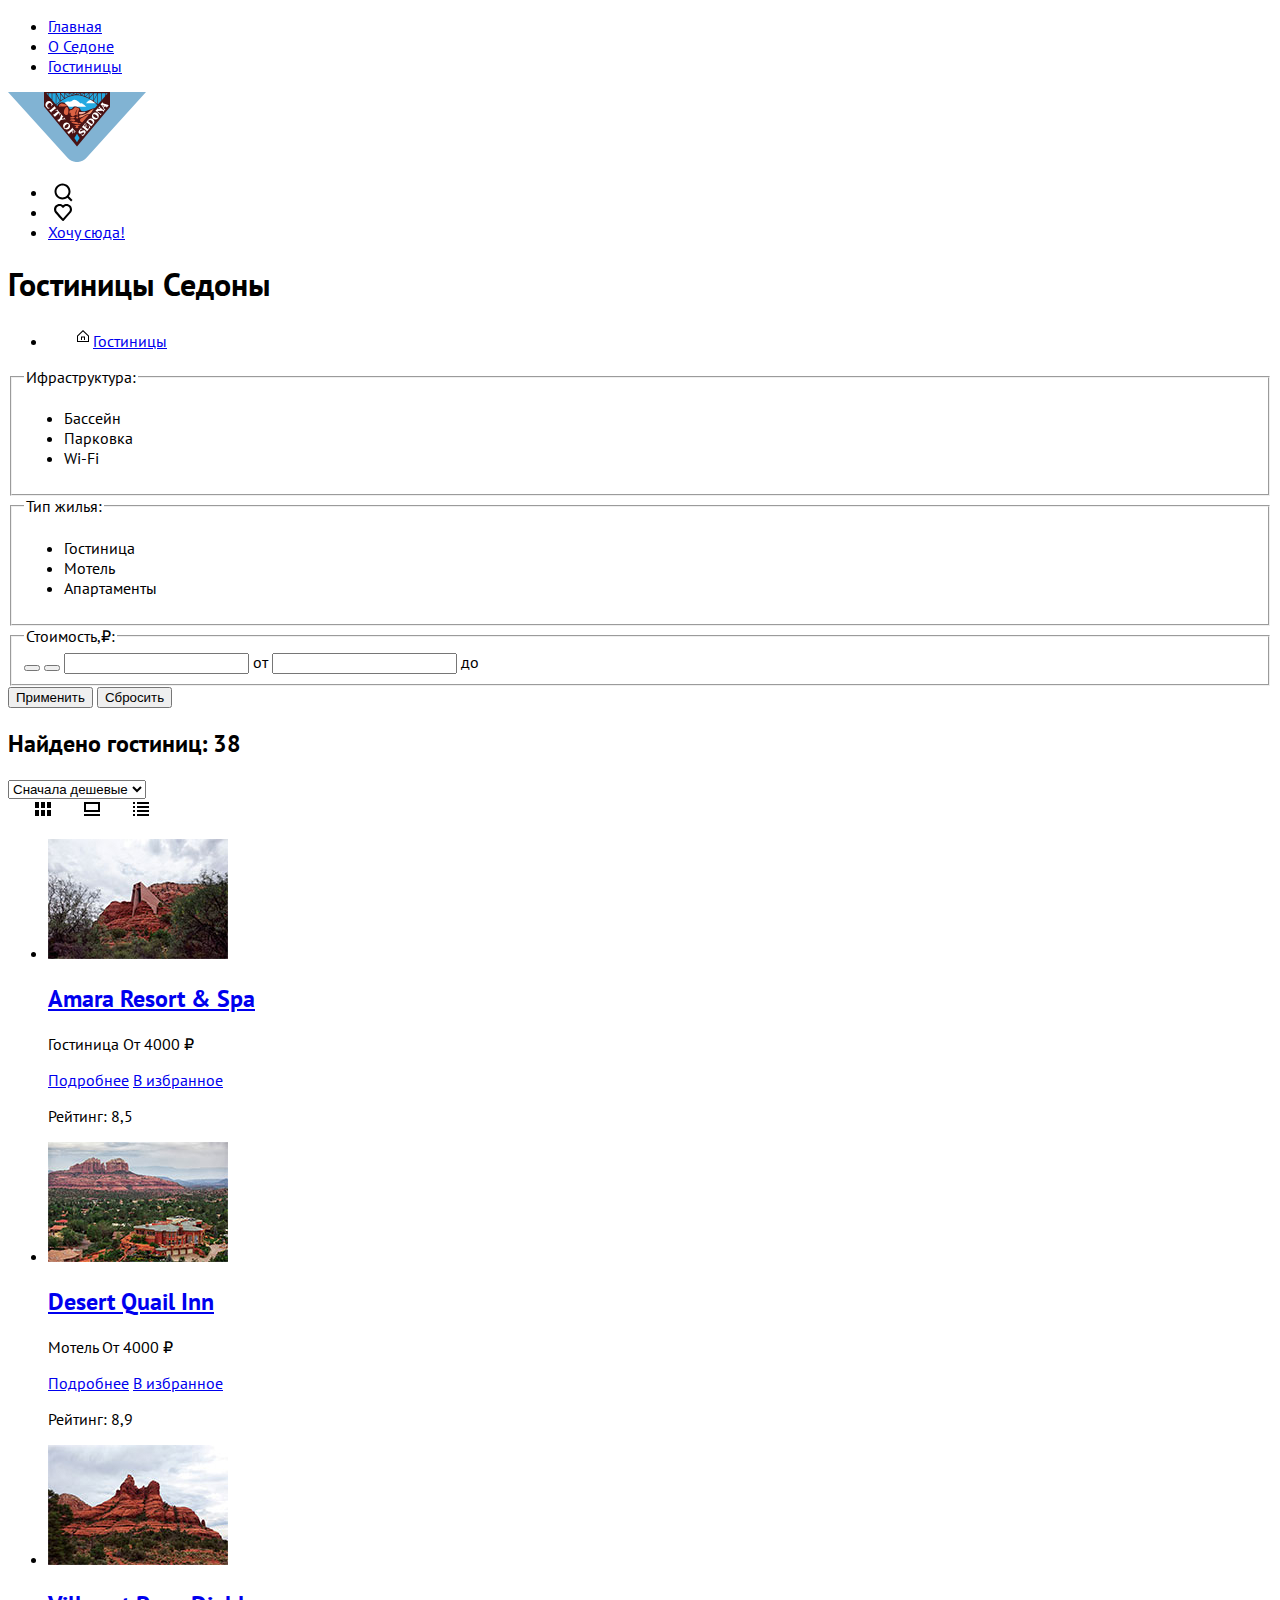
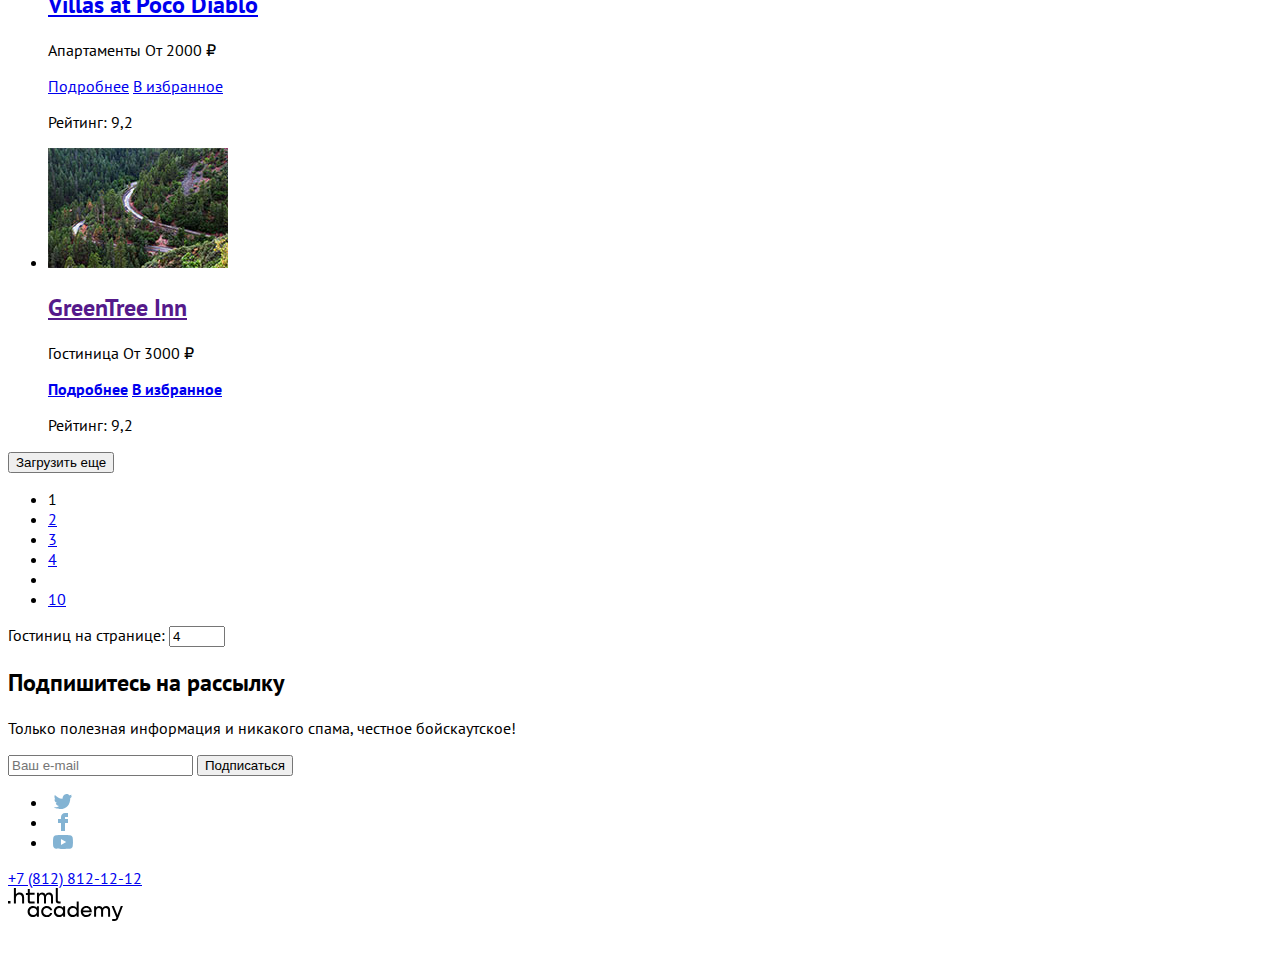
==== catalog.html @ e458b6e6 "font-face two vaviants next 17-28" ====
<!DOCTYPE html>
<html lang="ru">
  <head>
    <meta charset="utf-8" />
    <title>Седона каталог</title>
    <link rel="stylesheet" href="styles/styles.css" />
  </head>
  <body>
    <header class="header">
      <nav class="navigation">
        <ul class="nav-list">
          <li class="nav-item">
            <a class="nav-link" href="#">Главная</a>
          </li>
          <li class="nav-item">
            <a class="nav-link" href="#">О Седоне</a>
          </li>
          <li class="nav-item">
            <a class="nav-link" href="catalog.html">Гостиницы</a>
          </li>
        </ul>
        <a class="sedona-banner" href="index.html"
          ><img src="img/brand-sedona.svg" alt="Баннер Седоны"
        /></a>
        <ul class="nav-user">
          <li class="nav-item">
            <a class="nav-link nav-link--search" href="#">
              <span class="visually-hidden">Поиск</span>
            </a>
          </li>
          <li class="nav-item">
            <a class="nav-link nav-link--heart" href="#">
              <span class="visually-hidden">Избранное</span>
            </a>
          </li>
          <li class="nav-item">
            <a class="nav-link" href="#">Хочу сюда!</a>
          </li>
        </ul>
      </nav>
    </header>
    <main class="main-catalog">
      <section class="header-inner">
        <!-- background image -->
        <h1 class="header-inner-title">Гостиницы Седоны</h1>
        <div class="breadcrumbs">
          <ul class="breadcrumbs-list">
            <li class="breadcrumbs-item">
              <a class="breadcrumbs-link variant-home"><span class="visually-hidden>Главная</span></a>
            </li>
            <li class="breadcrumbs-item">
              <a class="breadcrumbs-link" href="#">Гостиницы</a>
            </li>
          </ul>
        </div>
        <div class="catalog-filters">
          <h2 class="visually-hidden">Подбор жилья по параметрам</h2>
          <form action="https://htmlacademy.ru/" method="get">
            <fieldset class="catalog-filter-group">
              <legend class="catalog-filter-title">Ифраструктура:</legend>
              <ul class="catalog-filter-list">
                <li class="catalog-filter-item">
                  <input
                    class="visually-hidden control-input"
                    id="pool"
                    type="checkbox"
                    name="Бассейн"
                    checked
                  />
                  <label class="control" for="pool">Бассейн</label>
                </li>
                <li class="catalog-filter-item">
                  <input
                    class="visually-hidden control-input"
                    id="parking"
                    type="checkbox"
                    name="парковка"
                    checked
                  />
                  <label class="control" for="parking">Парковка</label>
                </li>
                <li class="catalog-filter-item">
                  <input
                    class="visually-hidden control-input"
                    id="wi-fi"
                    type="checkbox"
                    name="WI-FI"
                  />
                  <label class="control" for="wi-fi">Wi-Fi</label>
                </li>
              </ul>
            </fieldset>
            <fieldset class="catalog-filter-group">
              <legend class="catalog-filter-title">Тип жилья:</legend>
              <ul class="catalog-filter-list">
                <li class="catalog-filter-item">
                  <input
                    class="visually-hidden control-input"
                    id="hotels"
                    type="radio"
                    name="product-group"
                    value="Гостиница"
                    checked
                  />
                  <label class="control" for="hotels">Гостиница</label>
                </li>
                <li class="catalog-filter-item">
                  <input
                    class="visually-hidden control-input"
                    id="motels"
                    type="radio"
                    name="product-group"
                    value="Мотель"
                  />
                  <label class="control" for="motels">Мотель</label>
                </li>
                <li class="catalog-filter-item">
                  <input
                    class="visually-hidden control-input"
                    type="radio"
                    name="product-group"
                    value="Апартаменты"
                  />
                  <label class="control">Апартаменты</label>
                </li>
              </ul>
            </fieldset>
            <fieldset class="catalog-filter-group">
              <legend class="catalog-filter-title">Стоимость,₽:</legend>
              <button class="range-toggle toggle-min" type="button">
                <span class="visually-hidden">Изменить минимальную цену</span>
              </button>
              <button class="range-toggle toggle-max" type="button">
                <span class="visually-hidden">Изменить максимальную цену</span>
              </button>
              <label class="catalog-filter-label">
                <input
                  class="catalog-filter-input"
                  type="number"
                  name="min-price"
                />
                от
              </label>
              <label class="catalog-filter-label">
                <input
                  class="catalog-filter-input"
                  type="number"
                  name="max-price"
                />
                до
              </label>
            </fieldset>
            <button class="button-apply" type="submit">Применить</button>
            <button class="button-reset" type="reset">Сбросить</button>
          </form>
        </div>
      </section>
      <section class="sorting">
        <h2>Найдено гостиниц: 38</h2>
        <form class="sorting-type">
          <label class="visually-hidden" for="sorting">Сортировка</label>
          <select class="select-control" id="sorting" name="sorting">
            <option value="popular">Сначала дешевые</option>
            <option value="cheap">Средний диапозон</option>
            <option value="expensive">Сначала дорогое</option>
          </select>
          <button class="visually-hidden" type="submit">
            Отсортировать продукты
          </button>
        </form>
        <a href="#" class="button-light variant-tile">
          <span class="visually-hidden">Показать карточки</span>
        </a>
        <a href="#" class="button-light variant-slideshow">
          <span class="visually-hidden">Показать карточку</span>
        </a>
        <a href="#" class="button-active variant-list">
          <span class="visually-hidden">Показать список</span>
        </a>
      </section>
      <section class="cards">
        <ul class="cards-list">
          <li class="cards-item">
            <a href="">
              <img
                class="card-image"
                src="img/hotel-1.jpg"
                width="180"
                height="120"
                alt="фотография природы рядом с гостиницей №1"
            /></a>
            <a href="#"><h2 class="card-title">Amara Resort & Spa</h2> </a>
            <p class="card-content">
              <span class="card-subtitle">Гостиница</span>
              <span class="card-subtitle">От 4000 ₽</span>
            </p>
            <p class="buttons-block">
              <a class="card-detailed" href="#">Подробнее</a>
              <a class="favorites" href="#">В избранное</a>
            </p>
            <p class="hotel-evaluation">
              <span class="stars visually-hidden">Звезды</span>
              <span class="rating">Рейтинг: 8,5</span>
            </p>
          </li>
          <li>
            <a href="#">
              <img
                class="card-image"
                src="img/hotel-2.jpg"
                width="180"
                height="120"
                alt="фотография природы рядом с гостиницей №2"
            /></a>
            <a href="#">
              <h2 class="card-title">Desert Quail Inn</h2>
            </a>

            <p class="card-content">
              <span class="card-subtitle">Мотель</span>
              <span class="card-subtitle">От 4000 ₽</span>
            </p>
            <p class="buttons-block">
              <a class="card-detailed" href="#">Подробнее</a>
              <a class="favorites" href="#">В избранное</a>
            </p>
            <p class="hotel-evaluation">
              <span class="stars visually-hidden">Звезды</span>
              <span class="rating">Рейтинг: 8,9</span>
            </p>
          </li>
          <li>
            <a href="">
              <img
                class="card-image"
                src="/img/hotel-3.jpg"
                width="180"
                height="120"
                alt="фотография природы рядом с гостиницей №3"
            /></a>
            <a href="#">
              <h2 class="card-title">Villas at Poco Diablo</h2>
            </a>

            <p class="card-content">
              <span class="card-subtitle">Апартаменты</span>
              <span class="card-subtitle">От 2000 ₽</span>
            </p>
            <p class="buttons-block">
              <a class="card-detailed" href="#">Подробнее</a>
              <a class="favorites" href="#">В избранное</a>
            </p>
            <p class="evaluation">
              <span class="stars visually-hidden">Звезды</span>
              <span class="rating">Рейтинг: 9,2</span>
            </p>
          </li>
          <li>
            <a href="">
              <img
                class="card-image"
                src="img/hotel-4.jpg"
                width="180"
                height="120"
                alt="фотография природы рядом с гостиницей №4"
            /></a>
            <a href="">
              <h2 class="card-title">GreenTree Inn</h2>
            </a>

            <p class="card-content">
              <span class="card-subtitle">Гостиница</span>
              <span class="card-subtitle">От 3000 ₽</span>
            </p>
            <b class="buttons-block">
              <a class="card-detailed" href="#">Подробнее</a>
              <a class="favorites" href="#">В избранное</a>
            </b>
            <p class="evaluation">
              <span class="stars visually-hidden">Звезды</span>
              <span class="rating">Рейтинг: 9,2</span>
            </p>
          </li>
        </ul>
        <button class="cards-button" type="button">Загрузить еще</button>
      </section>
      <section class="pagination">
        <h2 class="pagination visually-hidden">Pagination in catalog</h2>
        <ul class="pagination">
          <li class="pagination-item">
            <a class="pagination-link pagination-current">1</a>
          </li>
          <li class="pagination-item">
            <a class="pagination-link" href="#">2</a>
          </li>
          <li class="pagination-item">
            <a class="pagination-link" href="#">3</a>
          </li>
          <li class="pagination-item">
            <a class="pagination-link" href="#">4</a>
          </li>
          <li class="pagination-item">
            <a class="pagination-link pagination-next" href="#">
              <span class="visually-hidden">Следующая страница</span>
            </a>
          </li>
          <li class="pagination-item">
            <a class="pagination-link paginator-last" href="#">10</a>
          </li>
        </ul>
        <form class="number-hotel">
          <label class="on-page" for="field-number-hotel"
            >Гостиниц на странице&colon;</label
          >
          <input
            type="number"
            id="field-number-hotel"
            min="1"
            max="24"
            step="1"
            value="4"
          />
        </form>
      </section>
      <section class="newsletter">
        <h2 class="newsletter-title">Подпишитесь на рассылку</h2>
        <p>
          Только полезная информация и никакого спама, честное
          бойскаутское&excl;
        </p>
        <form
          class="newsletter-form"
          action="https://echo.htmlacademy.ru/"
          method="post"
        >
          <p class="newsletter-email">
            <label class="visually-hidden" for="newsletter-email">Email</label>
            <input
              class="field"
              placeholder="Ваш e-mail"
              type="email"
              name="newsletter-email"
              id="newsletter-email"
              required
            />
            <button class="btn-newsletter" type="submit">Подписаться</button>
          </p>
        </form>
      </section>
    </main>
    <footer class="footer">
      <div class="socials">
        <h2 class="visually-hidden">Список соцсетей</h2>
        <ul>
          <li class="socials-item">
            <a
              class="socials-link social-twitter"
              href="https://twitter.com/htmlacademy_ru"
            >
              <span class="visually-hidden">Twitter</span>
            </a>
          </li>
          <li class="socials-item">
            <a
              class="socials-link social-facebook"
              href="https://www.facebook.com/htmlacademy"
            >
              <span class="visually-hidden">Facebook</span>
            </a>
          </li>
          <li class="socials-item">
            <a
              class="socials-link social-youtube"
              href="https://www.youtube.com/c/HTMLAcademyRUS"
            >
              <span class="visually-hidden l">YouTube</span>
            </a>
          </li>
        </ul>
      </div>
      <div class="footer-phone">
        <h2 class="visually-hidden">Телефон</h2>
        <a class="contact-link" href="tel:88128121212">+7 (812) 812-12-12</a>
      </div>
      <div class="htmlacademy-banner">
        <h2 class="visually-hidden">Баннер HTML Academy</h2>
        <a class="htmlacademy-link" href="https://htmlacademy.ru">
          <img
            class="htmlacademy-image"
            src="img/brand-htmlacademy.svg"
            alt="Баннер сайта HTML Academy"
          />
        </a>
      </div>
    </footer>
  </body>
</html>
---- styles/styles.css ----
@font-face {
    font-family: "PT Sans";
    font-style: normal;
    font-weight: 400;
    src: url("../fonts/ptsans-400.woff2") format("woff2");
    font-display: swap;
   }
@font-face {
    font-family: "PT Sans";
    font-style: normal;
    font-weight: 700;
    src: url("../fonts/ptsans-700.woff2") format("woff2");
    font-display: swap;
   }

body {
    font-family: "PT Sans";
}

.interface {
    background-image: url('../img/interface.png');
    display: inline-block;
    height: 20px;
    width: 20px;
    vertical-align: middle;
    margin-right: 10;
    background-repeat: no-repeat;
}
.social {
    background-image: url('../img/social.png');
    display: inline-block;
    height: 20px;
    width: 20px;
    vertical-align: middle;
    margin-right: 10;
    background-repeat: no-repeat;
}
.mode {
    background-image: url('../img/mode.png');
    display: inline-block;
    height: 20px;
    width: 20px;
    vertical-align: middle;
    margin-right: 10;
    background-repeat: no-repeat;
}
.variant-tile {
    display: inline-block;
    background-position: -71px -19px;
    width: 20px;
    height: 20px;
}
.variant-slideshow {
    display: inline-block;
    background-position: -46px -19px;
    width: 20px;
    height: 20px;
}
.variant-list {
    display: inline-block;
    background-position: -20px -19px;
    width: 20px;
    height: 20px;
}
.variant-home {
    display: inline-block;
    background-position: -229px -19px;
    width: 20px;
    height: 20px;
}


.nav-link {
    position: relative;
    padding-right: 25px;
}
.breadcrumbs-link  {
    position: relative;
    padding-right: 25px;
}
.variant-home::before {
    content: "";
    display: block;
    background-image:url('../img/home.svg');
    background-position: 0 0;
    width: 20px;
    height: 20px;
    position: absolute;
    top:0;
    right: 0;
}
.button-active, .button-light {
    position: relative;
    padding-right: 25px;
}
.socials-link {
    position: relative;
    padding-right: 25px;
}
.advantages-item {
    position: relative;
    padding-right: 25px;
}
.lodging::before {
    content: ' ';
    display: block;
    background-image: url('../img/housing.svg');
    background-size: 84px 84px;
    height: 84px;
    width: 84px;
}
.food::before {
  display: block;
  content: ' ';
  background-image: url('../img/eating.svg');
  background-size: 84px 84px;
  height: 84px;
  width: 84px;
}
.souvenirs::before {
    display: block;
    content: ' ';
    background-image: url('../img/souvenir.svg');
  background-size: 84px 84px;
  height: 84px;
  width: 84px;
}
.variant-tile::before {
    content: "";
    display: block;
    background-image:url('../img/tile.svg');
    background-position: 0 0;
    width: 20px;
    height: 20px;
    position: absolute;
    top:0;
    right: 0;
}
.variant-slideshow::before {
    content: "";
    display: block;
    background-image:url('../img/slideshow.svg');
    background-position: 0 0;
    width: 20px;
    height: 20px;
    position: absolute;
    top:0;
    right: 0;
}
.variant-list::before {
    content: "";
    display: block;
    background-image:url('../img/list.svg');
    background-position: 0 0;
    width: 20px;
    height: 20px;
    position: absolute;
    top:0;
    right: 0;
}
.social-twitter::before {
    content: "";
    display: block;
    background-image:url('../img/service-tw.svg');
    background-position: 0 0;
    width: 20px;
    height: 20px;
    position: absolute;
    top:0;
    right: 0;

}
.social-facebook::before {
    content: "";
    display: block;
    background-image:url('../img/service-fb.svg');
    background-position: 0 0;
    width: 20px;
    height: 20px;
    position: absolute;
    top:0;
    right: 0;

}
.social-youtube::before {
    content: "";
    display: block;
    background-image:url('../img/service-yt.svg');
    background-position: 0 0;
    width: 20px;
    height: 20px;
    position: absolute;
    top:0;
    right: 0;

}

.nav-link--search::before {
    content: "";
    display: block;
    background-image:url('../img/search.svg');
    background-position: 0 0;
    width: 20px;
    height: 20px;
    position: absolute;
    top:0;
    right: 0;

}
.nav-link--heart::before {
    content: "";
    display: block;
    background-image:url('../img/heart.svg');
    background-position: 0 0;
    width: 20px;
    height: 20px;
    position: absolute;
    top:0;
    right: 0;

}



  .visually-hidden {
    position: absolute;
    clip: rect(0 0 0 0);
    width: 1px;
    height: 1px;
    margin: -1px;
  }
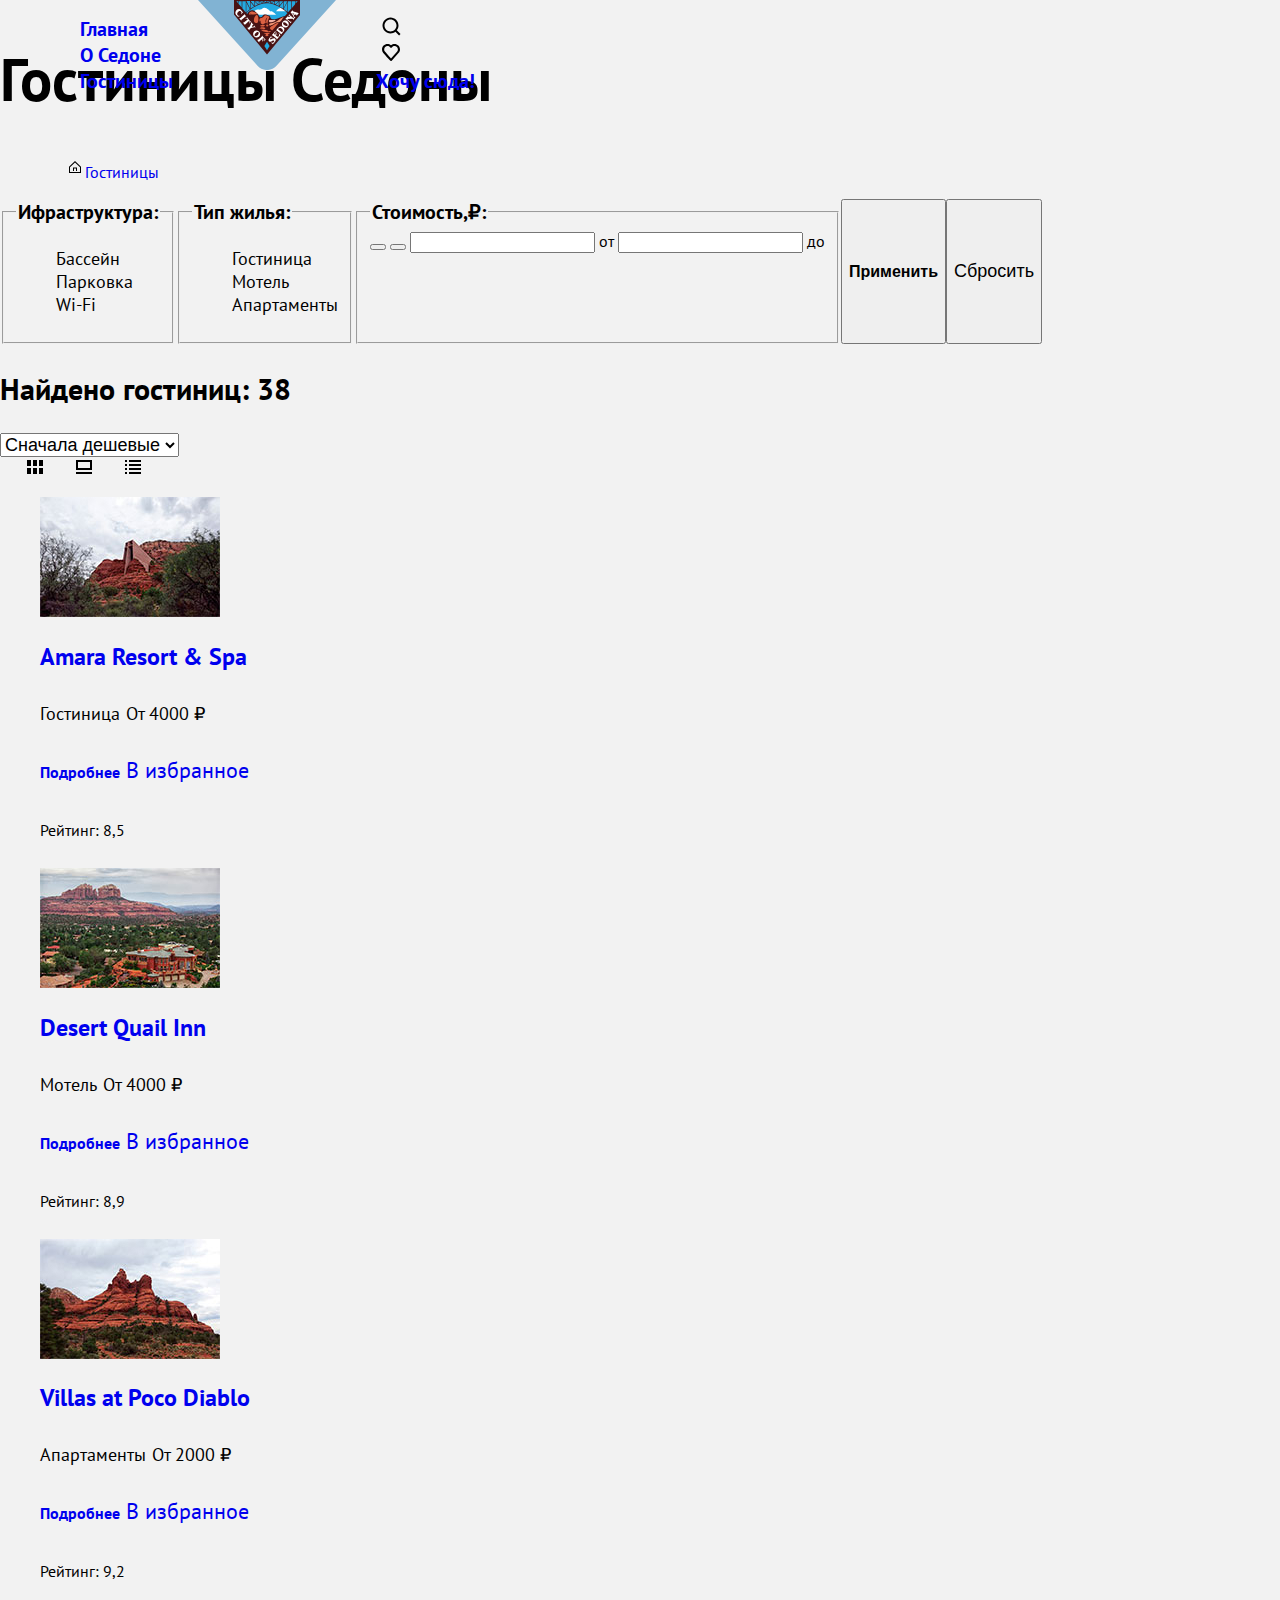
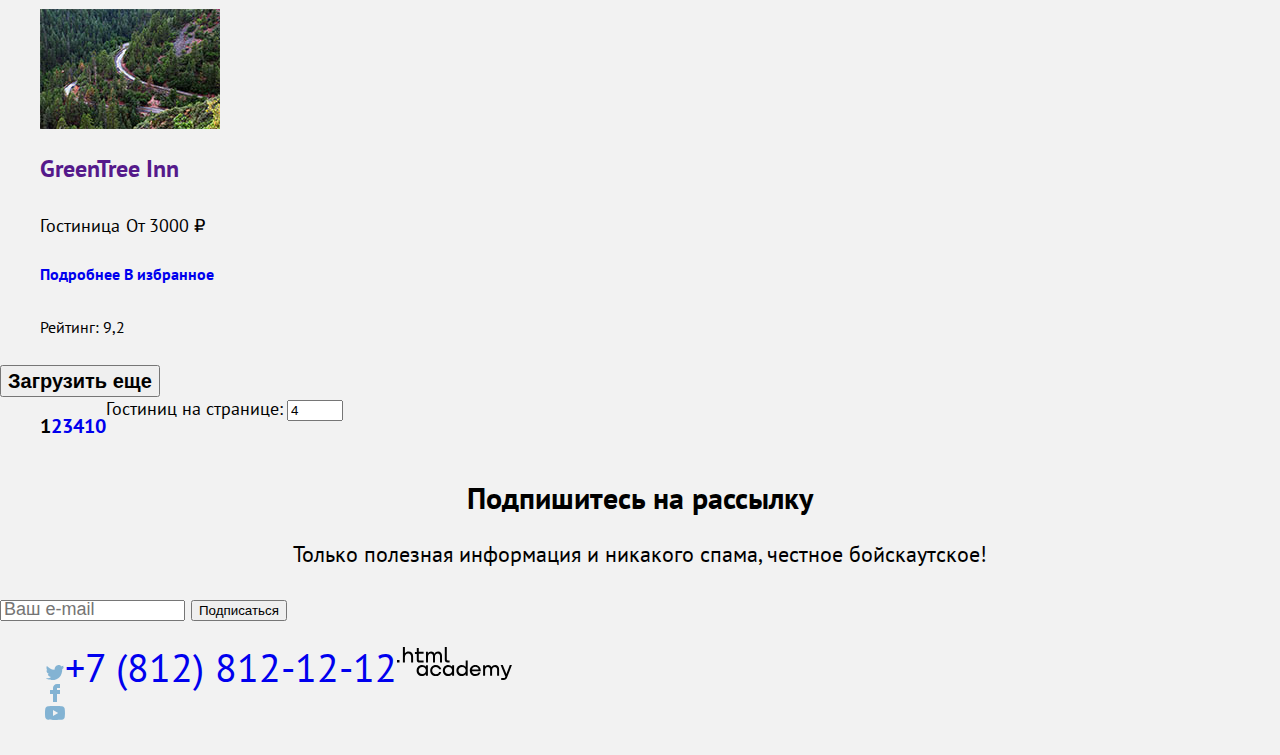
==== commit 9d176b1d: "styling in master-2" ====
--- a/catalog.html
+++ b/catalog.html
@@ -55,7 +55,7 @@
         </div>
         <div class="catalog-filters">
           <h2 class="visually-hidden">Подбор жилья по параметрам</h2>
-          <form action="https://htmlacademy.ru/" method="get">
+          <form class="catalog-fiilters-form" action="https://htmlacademy.ru/" method="get">
             <fieldset class="catalog-filter-group">
               <legend class="catalog-filter-title">Ифраструктура:</legend>
               <ul class="catalog-filter-list">
@@ -67,7 +67,7 @@
                     name="Бассейн"
                     checked
                   />
-                  <label class="control" for="pool">Бассейн</label>
+                  <label class="control-filter-item" for="pool">Бассейн</label>
                 </li>
                 <li class="catalog-filter-item">
                   <input
@@ -77,7 +77,7 @@
                     name="парковка"
                     checked
                   />
-                  <label class="control" for="parking">Парковка</label>
+                  <label class="control-filter-item" for="parking">Парковка</label>
                 </li>
                 <li class="catalog-filter-item">
                   <input
@@ -86,7 +86,7 @@
                     type="checkbox"
                     name="WI-FI"
                   />
-                  <label class="control" for="wi-fi">Wi-Fi</label>
+                  <label class="control-filter-item" for="wi-fi">Wi-Fi</label>
                 </li>
               </ul>
             </fieldset>
@@ -102,7 +102,7 @@
                     value="Гостиница"
                     checked
                   />
-                  <label class="control" for="hotels">Гостиница</label>
+                  <label class="control-filter-item" for="hotels">Гостиница</label>
                 </li>
                 <li class="catalog-filter-item">
                   <input
@@ -112,7 +112,7 @@
                     name="product-group"
                     value="Мотель"
                   />
-                  <label class="control" for="motels">Мотель</label>
+                  <label class="control-filter-item" for="motels">Мотель</label>
                 </li>
                 <li class="catalog-filter-item">
                   <input
@@ -121,7 +121,7 @@
                     name="product-group"
                     value="Апартаменты"
                   />
-                  <label class="control">Апартаменты</label>
+                  <label class="control-filter-item">Апартаменты</label>
                 </li>
               </ul>
             </fieldset>
@@ -156,7 +156,7 @@
         </div>
       </section>
       <section class="sorting">
-        <h2>Найдено гостиниц: 38</h2>
+        <h2 class="sorting-heading">Найдено гостиниц: 38</h2>
         <form class="sorting-type">
           <label class="visually-hidden" for="sorting">Сортировка</label>
           <select class="select-control" id="sorting" name="sorting">
@@ -324,7 +324,7 @@
       </section>
       <section class="newsletter">
         <h2 class="newsletter-title">Подпишитесь на рассылку</h2>
-        <p>
+        <p class="subscribe-description">
           Только полезная информация и никакого спама, честное
           бойскаутское&excl;
         </p>
--- a/styles/styles.css
+++ b/styles/styles.css
@@ -1,231 +1,444 @@
 @font-face {
+  font-family: "PT Sans";
+  font-style: normal;
+  font-weight: 400;
+  src: url("../fonts/ptsans-400.woff2") format("woff2");
+  font-display: swap;
+}
+@font-face {
+  font-family: "PT Sans";
+  font-style: normal;
+  font-weight: 700;
+  src: url("../fonts/ptsans-700.woff2") format("woff2");
+  font-display: swap;
+}
+
+html {
+  margin: 0;
+	padding: 0;
+	border: 0;
+	font-size: 100%;
+	font: inherit;
+}
+
+body {
+    margin: 0;
+    padding: 0;
+    border: 0;
     font-family: "PT Sans";
-    font-style: normal;
-    font-weight: 400;
-    src: url("../fonts/ptsans-400.woff2") format("woff2");
-    font-display: swap;
-   }
-@font-face {
-    font-family: "PT Sans";
-    font-style: normal;
-    font-weight: 700;
-    src: url("../fonts/ptsans-700.woff2") format("woff2");
-    font-display: swap;
-   }
-
-body {
-    font-family: "PT Sans";
-}
-
+    background-color: #F2F2F2;
+    background-size: 1280px 3315px;
+}
+ul {
+  list-style: none;
+}
+a {
+  text-decoration: none;
+}
+header {
+    position: absolute;
+    width: 1200px;
+    height: 70px;
+    left: 40px;
+    top: 0px;
+}
+.navigation {
+  display: flex;
+}
+.pagination {
+  display: flex;
+}
+.footer {
+  display: flex;
+}
+.catalog-fiilters-form {
+  display: flex;
+}
+ .welcome-splash-imaging {
+  width: 1200px;
+  height: 485px;
+  background-image: url(../img/divider.svg),  url(../img/welcome.svg), url(../img/index-background.jpg);
+  background-repeat: no-repeat, no-repeat, no-repeat;
+  background-position: bottom, center, center;
+}
+h2 {
+  font-size: 30px;
+  font-weight: 700;
+  line-height: 36px;
+  text-align: center;
+}
+h3 {
+  font-size: 24px;
+  font-weight: 700;
+  line-height: 28px;
+  text-align: center;
+}
+.search-description {
+  font-family: PT Sans;
+  font-size: 22px;
+  font-weight: 400;
+  line-height: 26px;
+  text-align: center;
+}
+p {
+  font-size: 22px;
+  font-weight: 400;
+  line-height: 36px;
+}
+.subscribe-description {
+  font-size: 22px;
+  font-weight: 400;
+  line-height: 26px;
+  text-align: center;
+}
+.advantage-content {
+  font-size: 18px;
+  font-weight: 400;
+  line-height: 21px;
+  text-align: center;
+}
+.nav-link {
+  font-size: 20px;
+  font-weight: 700;
+  line-height: 26px;
+}
+.nav-link-likeable {
+  font-size: 16px;
+  font-weight: 700;
+  line-height: 21px;
+  text-align: center;
+}
+button.btn-hotel {
+  font-size: 20px;
+  font-weight: 700;
+  line-height: 36px;
+  text-align: center;
+}
+button.btn-submit {
+  font-size: 20px;
+  font-weight: 700;
+  line-height: 26px;
+}
+/* Телефон в футере */
+.contact-link {
+  font-size: 40px;
+  font-weight: 400;
+  line-height: 40px;
+  text-align: center;
+}
+/* Placeholder for input */
+#subscribe-email::placeholder,
+#newsletter-email::placeholder {
+  font-size: 18px;
+  font-weight: 400;
+  line-height: 26px;
+  text-align: left;
+}
+/* Catalog - font */
+.header-inner-title {
+  font-size: 60px;
+  font-weight: 700;
+  line-height: 78px;
+  text-align: left;
+}
+.breadcrumbs-link {
+  font-size: 16px;
+  font-weight: 400;
+  line-height: 21px;
+  text-align: left;
+}
+.catalog-filter-title {
+  font-size: 20px;
+  font-weight: 700;
+  line-height: 26px;
+  text-align: left;
+}
+.control-filter-item {
+  font-size: 18px;
+  font-weight: 400;
+  line-height: 23px;
+  text-align: left;
+}
+.button-apply {
+  font-size: 16px;
+  font-weight: 700;
+  line-height: 21px;
+  text-align: center;
+}
+
+.button-reset {
+  font-size: 18px;
+  font-weight: 400;
+  line-height: 23px;
+  text-align: center;
+}
+.sorting-heading {
+  font-size: 30px;
+  font-weight: 700;
+  line-height: 39px;
+  text-align: left;
+}
+.select-control {
+  font-size: 18px;
+  font-weight: 400;
+  line-height: 23px;
+  text-align: left;
+}
+.card-title {
+  font-size: 24px;
+  font-weight: 700;
+  line-height: 31px;
+  text-align: left;
+}
+.card-subtitle {
+  font-size: 18px;
+  font-weight: 400;
+  line-height: 23px;
+  text-align: left;
+}
+.card-detailed {
+  font-size: 16px;
+  font-weight: 700;
+  line-height: 21px;
+  text-align: center;
+}
+.rating {
+  font-size: 16px;
+  font-weight: 400;
+  line-height: 21px;
+  text-align: center;
+}
+.cards-button {
+  font-size: 20px;
+  font-weight: 700;
+  line-height: 26px;
+  text-align: center;
+}
+.pagination-link {
+  font-size: 20px;
+  font-weight: 700;
+  line-height: 26px;
+  text-align: center;
+}
+.on-page {
+  font-size: 18px;
+  font-weight: 400;
+  line-height: 23px;
+  text-align: left;
+}
+
+/* Вверху шрифты */
+/* Background down */
+
+.advantage-content {
+    background: #83B3D3 no-repeat;
+    background-size: 400px 384px;
+}
+.lodging {
+    background: #83B3D31F;
+}
 .interface {
-    background-image: url('../img/interface.png');
-    display: inline-block;
-    height: 20px;
-    width: 20px;
-    vertical-align: middle;
-    margin-right: 10;
-    background-repeat: no-repeat;
+  background-image: url("../img/interface.png");
+  display: inline-block;
+  height: 20px;
+  width: 20px;
+  vertical-align: middle;
+  margin-right: 10;
+  background-repeat: no-repeat;
 }
 .social {
-    background-image: url('../img/social.png');
-    display: inline-block;
-    height: 20px;
-    width: 20px;
-    vertical-align: middle;
-    margin-right: 10;
-    background-repeat: no-repeat;
+  background-image: url("../img/social.png");
+  display: inline-block;
+  height: 20px;
+  width: 20px;
+  vertical-align: middle;
+  margin-right: 10;
+  background-repeat: no-repeat;
 }
 .mode {
-    background-image: url('../img/mode.png');
-    display: inline-block;
-    height: 20px;
-    width: 20px;
-    vertical-align: middle;
-    margin-right: 10;
-    background-repeat: no-repeat;
+  background-image: url("../img/mode.png");
+  display: inline-block;
+  height: 20px;
+  width: 20px;
+  vertical-align: middle;
+  margin-right: 10;
+  background-repeat: no-repeat;
 }
 .variant-tile {
-    display: inline-block;
-    background-position: -71px -19px;
-    width: 20px;
-    height: 20px;
+  display: inline-block;
+  background-position: -71px -19px;
+  width: 20px;
+  height: 20px;
 }
 .variant-slideshow {
-    display: inline-block;
-    background-position: -46px -19px;
-    width: 20px;
-    height: 20px;
+  display: inline-block;
+  background-position: -46px -19px;
+  width: 20px;
+  height: 20px;
 }
 .variant-list {
-    display: inline-block;
-    background-position: -20px -19px;
-    width: 20px;
-    height: 20px;
+  display: inline-block;
+  background-position: -20px -19px;
+  width: 20px;
+  height: 20px;
 }
 .variant-home {
-    display: inline-block;
-    background-position: -229px -19px;
-    width: 20px;
-    height: 20px;
-}
-
+  display: inline-block;
+  background-position: -229px -19px;
+  width: 20px;
+  height: 20px;
+}
 
 .nav-link {
-    position: relative;
-    padding-right: 25px;
-}
-.breadcrumbs-link  {
-    position: relative;
-    padding-right: 25px;
+  position: relative;
+  padding-right: 25px;
+}
+.breadcrumbs-link {
+  position: relative;
+  padding-right: 25px;
 }
 .variant-home::before {
-    content: "";
-    display: block;
-    background-image:url('../img/home.svg');
-    background-position: 0 0;
-    width: 20px;
-    height: 20px;
-    position: absolute;
-    top:0;
-    right: 0;
-}
-.button-active, .button-light {
-    position: relative;
-    padding-right: 25px;
+  content: "";
+  display: block;
+  background-image: url("../img/home.svg");
+  background-position: 0 0;
+  width: 20px;
+  height: 20px;
+  position: absolute;
+  top: 0;
+  right: 0;
+}
+.button-active,
+.button-light {
+  position: relative;
+  padding-right: 25px;
 }
 .socials-link {
-    position: relative;
-    padding-right: 25px;
+  position: relative;
+  padding-right: 25px;
 }
 .advantages-item {
-    position: relative;
-    padding-right: 25px;
+  position: relative;
+  padding-right: 25px;
 }
 .lodging::before {
-    content: ' ';
-    display: block;
-    background-image: url('../img/housing.svg');
-    background-size: 84px 84px;
-    height: 84px;
-    width: 84px;
-}
-.food::before {
-  display: block;
-  content: ' ';
-  background-image: url('../img/eating.svg');
+  content: " ";
+  display: block;
+  background-image: url("../img/housing.svg");
   background-size: 84px 84px;
   height: 84px;
   width: 84px;
 }
-.souvenirs::before {
-    display: block;
-    content: ' ';
-    background-image: url('../img/souvenir.svg');
+.food::before {
+  display: block;
+  content: " ";
+  background-image: url("../img/eating.svg");
   background-size: 84px 84px;
   height: 84px;
   width: 84px;
 }
+.souvenirs::before {
+  display: block;
+  content: " ";
+  background-image: url("../img/souvenir.svg");
+  background-size: 84px 84px;
+  height: 84px;
+  width: 84px;
+}
 .variant-tile::before {
-    content: "";
-    display: block;
-    background-image:url('../img/tile.svg');
-    background-position: 0 0;
-    width: 20px;
-    height: 20px;
-    position: absolute;
-    top:0;
-    right: 0;
+  content: "";
+  display: block;
+  background-image: url("../img/tile.svg");
+  background-position: 0 0;
+  width: 20px;
+  height: 20px;
+  position: absolute;
+  top: 0;
+  right: 0;
 }
 .variant-slideshow::before {
-    content: "";
-    display: block;
-    background-image:url('../img/slideshow.svg');
-    background-position: 0 0;
-    width: 20px;
-    height: 20px;
-    position: absolute;
-    top:0;
-    right: 0;
+  content: "";
+  display: block;
+  background-image: url("../img/slideshow.svg");
+  background-position: 0 0;
+  width: 20px;
+  height: 20px;
+  position: absolute;
+  top: 0;
+  right: 0;
 }
 .variant-list::before {
-    content: "";
-    display: block;
-    background-image:url('../img/list.svg');
-    background-position: 0 0;
-    width: 20px;
-    height: 20px;
-    position: absolute;
-    top:0;
-    right: 0;
+  content: "";
+  display: block;
+  background-image: url("../img/list.svg");
+  background-position: 0 0;
+  width: 20px;
+  height: 20px;
+  position: absolute;
+  top: 0;
+  right: 0;
 }
 .social-twitter::before {
-    content: "";
-    display: block;
-    background-image:url('../img/service-tw.svg');
-    background-position: 0 0;
-    width: 20px;
-    height: 20px;
-    position: absolute;
-    top:0;
-    right: 0;
-
+  content: "";
+  display: block;
+  background-image: url("../img/service-tw.svg");
+  background-position: 0 0;
+  width: 20px;
+  height: 20px;
+  position: absolute;
+  top: 0;
+  right: 0;
 }
 .social-facebook::before {
-    content: "";
-    display: block;
-    background-image:url('../img/service-fb.svg');
-    background-position: 0 0;
-    width: 20px;
-    height: 20px;
-    position: absolute;
-    top:0;
-    right: 0;
-
+  content: "";
+  display: block;
+  background-image: url("../img/service-fb.svg");
+  background-position: 0 0;
+  width: 20px;
+  height: 20px;
+  position: absolute;
+  top: 0;
+  right: 0;
 }
 .social-youtube::before {
-    content: "";
-    display: block;
-    background-image:url('../img/service-yt.svg');
-    background-position: 0 0;
-    width: 20px;
-    height: 20px;
-    position: absolute;
-    top:0;
-    right: 0;
-
+  content: "";
+  display: block;
+  background-image: url("../img/service-yt.svg");
+  background-position: 0 0;
+  width: 20px;
+  height: 20px;
+  position: absolute;
+  top: 0;
+  right: 0;
 }
 
 .nav-link--search::before {
-    content: "";
-    display: block;
-    background-image:url('../img/search.svg');
-    background-position: 0 0;
-    width: 20px;
-    height: 20px;
-    position: absolute;
-    top:0;
-    right: 0;
-
+  content: "";
+  display: block;
+  background-image: url("../img/search.svg");
+  background-position: 0 0;
+  width: 20px;
+  height: 20px;
+  position: absolute;
+  top: 0;
+  right: 0;
 }
 .nav-link--heart::before {
-    content: "";
-    display: block;
-    background-image:url('../img/heart.svg');
-    background-position: 0 0;
-    width: 20px;
-    height: 20px;
-    position: absolute;
-    top:0;
-    right: 0;
-
-}
-
-
-
-  .visually-hidden {
-    position: absolute;
-    clip: rect(0 0 0 0);
-    width: 1px;
-    height: 1px;
-    margin: -1px;
-  }+  content: "";
+  display: block;
+  background-image: url("../img/heart.svg");
+  background-position: 0 0;
+  width: 20px;
+  height: 20px;
+  position: absolute;
+  top: 0;
+  right: 0;
+}
+
+.visually-hidden {
+  position: absolute;
+  clip: rect(0 0 0 0);
+  width: 1px;
+  height: 1px;
+  margin: -1px;
+}
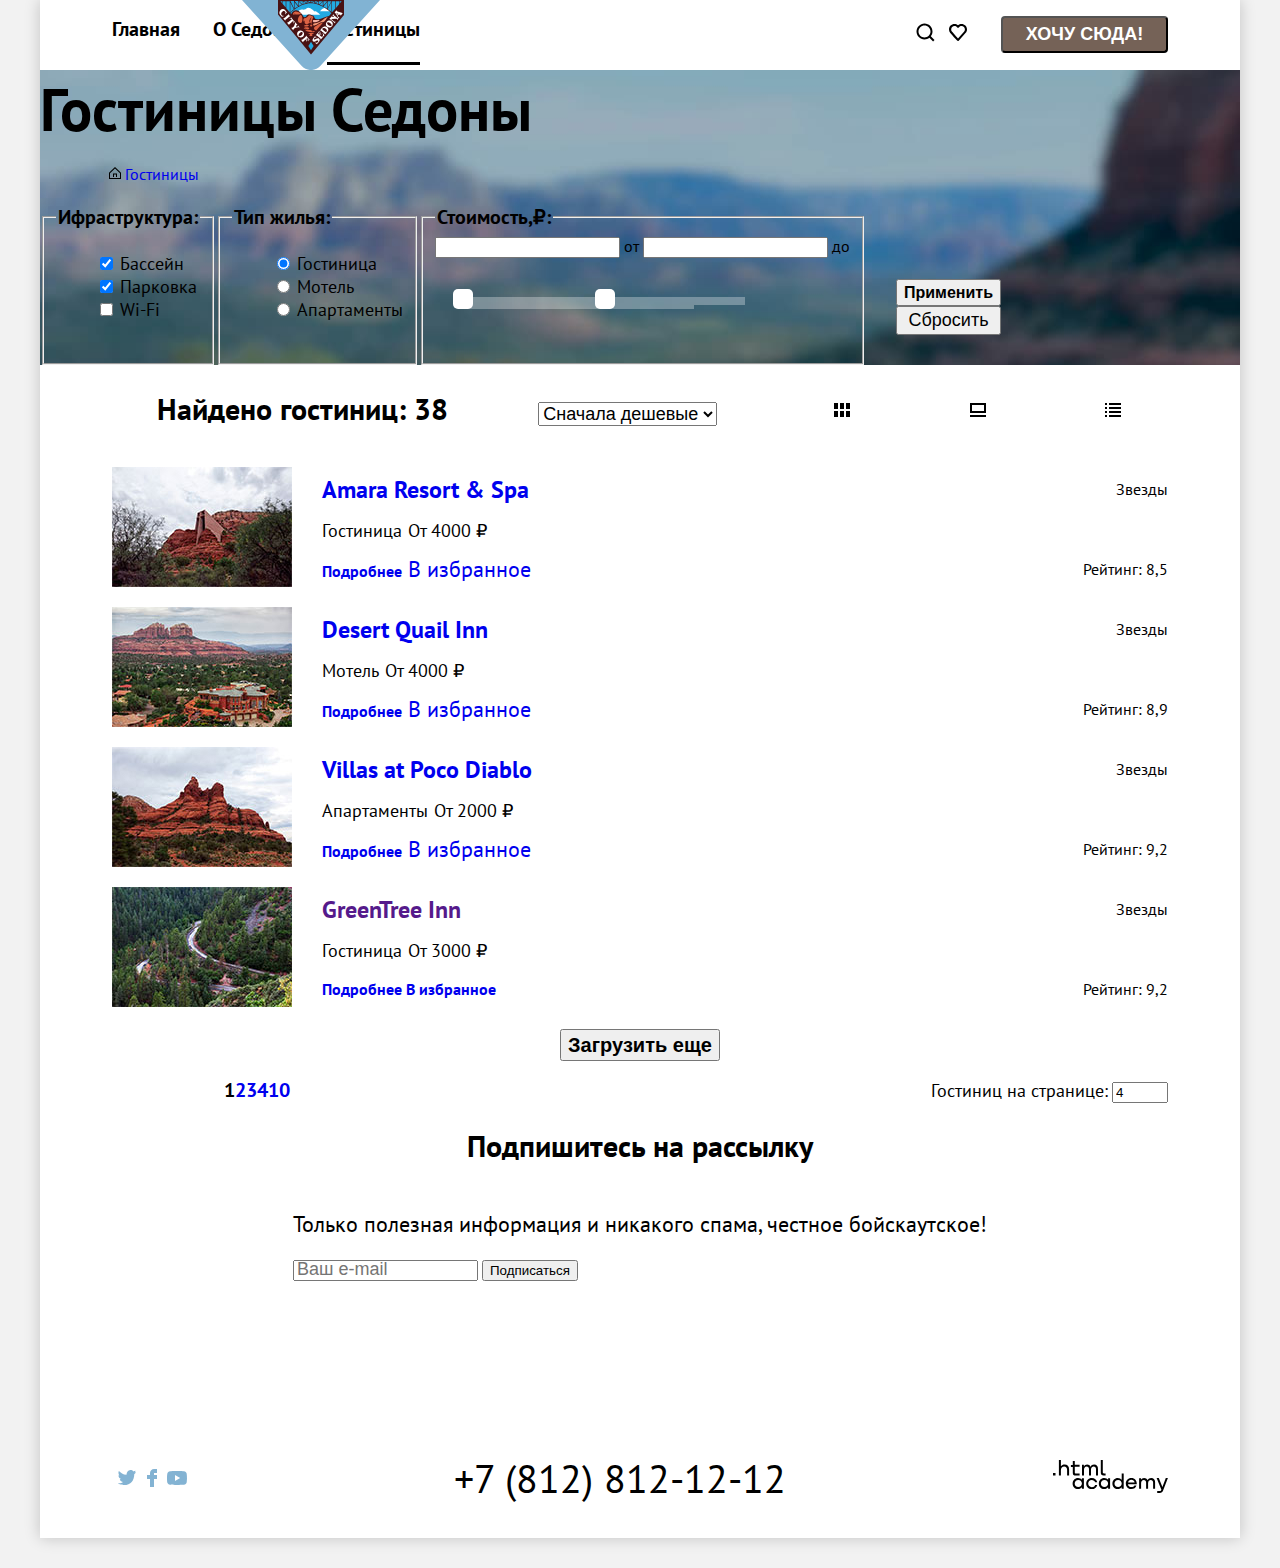
==== commit bbcf6780: "Исправления главной и гостиницы" ====
--- a/catalog.html
+++ b/catalog.html
@@ -6,392 +6,413 @@
     <link rel="stylesheet" href="styles/styles.css" />
   </head>
   <body>
-    <header class="header">
-      <nav class="navigation">
-        <ul class="nav-list">
-          <li class="nav-item">
-            <a class="nav-link" href="#">Главная</a>
-          </li>
-          <li class="nav-item">
-            <a class="nav-link" href="#">О Седоне</a>
-          </li>
-          <li class="nav-item">
-            <a class="nav-link" href="catalog.html">Гостиницы</a>
-          </li>
-        </ul>
-        <a class="sedona-banner" href="index.html"
+    <div class="container">
+      <header class="header">
+        <nav class="navigation">
+          <ul class="nav-list">
+            <li class="nav-item">
+              <a class="nav-link" href="index.html">Главная</a>
+            </li>
+            <li class="nav-item">
+              <a class="nav-link" href="">О Седоне</a>
+            </li>
+            <li class="nav-item">
+              <a class="nav-link nav-link-active" href="#">Гостиницы</a>
+            </li>
+          </ul>
+          <ul class="nav-user">
+            <li class="nav-item">
+              <a class="nav-link nav-link--search" href="#">
+                <span class="visually-hidden">Поиск</span>
+              </a>
+            </li>
+            <li class="nav-item">
+              <a class="nav-link nav-link--heart" href="#">
+                <span class="visually-hidden">Избранное</span>
+              </a>
+            </li>
+            <li class="nav-item">
+              <button class="nav-link-likeable" href="#">Хочу сюда!</button>
+            </li>
+          </ul>
+        </nav>
+        <a class="sedona-banner" href="#"
           ><img src="img/brand-sedona.svg" alt="Баннер Седоны"
         /></a>
-        <ul class="nav-user">
-          <li class="nav-item">
-            <a class="nav-link nav-link--search" href="#">
-              <span class="visually-hidden">Поиск</span>
+      </header>
+
+      <main class="main-catalog">
+        <div class="page-container">
+          <section class="header-inner">
+            <!-- background image -->
+            <h1 class="header-inner-title">Гостиницы Седоны</h1>
+            <div class="breadcrumbs">
+              <ul class="breadcrumbs-list">
+                <li class="breadcrumbs-item">
+                  <a class="breadcrumbs-link variant-home"
+                    ><span class="visually-hidden">Главная</span></a
+                  >
+                </li>
+                <li class="breadcrumbs-item">
+                  <a class="breadcrumbs-link" href="#">Гостиницы</a>
+                </li>
+              </ul>
+            </div>
+            <div class="catalog-filters">
+              <h2 class="visually-hidden">Подбор жилья по параметрам</h2>
+              <form
+                class="catalog-fiilters-form"
+                action="https://htmlacademy.ru/"
+                method="get"
+              >
+                <fieldset class="catalog-filter-group">
+                  <legend class="catalog-filter-title">Ифраструктура:</legend>
+                  <ul class="catalog-filter-list">
+                    <li class="catalog-filter-item">
+                      <input
+                        class="control-input"
+                        id="pool"
+                        type="checkbox"
+                        name="Бассейн"
+                        checked
+                      />
+                      <label class="control-filter-item" for="pool"
+                        >Бассейн</label
+                      >
+                    </li>
+                    <li class="catalog-filter-item">
+                      <input
+                        class="control-input"
+                        id="parking"
+                        type="checkbox"
+                        name="парковка"
+                        checked
+                      />
+                      <label class="control-filter-item" for="parking"
+                        >Парковка</label
+                      >
+                    </li>
+                    <li class="catalog-filter-item">
+                      <input
+                        class="control-input"
+                        id="wi-fi"
+                        type="checkbox"
+                        name="WI-FI"
+                      />
+                      <label class="control-filter-item" for="wi-fi"
+                        >Wi-Fi</label
+                      >
+                    </li>
+                  </ul>
+                </fieldset>
+                <fieldset class="catalog-filter-group">
+                  <legend class="catalog-filter-title">Тип жилья:</legend>
+                  <ul class="catalog-filter-list">
+                    <li class="catalog-filter-item">
+                      <input
+                        class="control-input"
+                        id="hotels"
+                        type="radio"
+                        name="product-group"
+                        value="Гостиница"
+                        checked
+                      />
+                      <label class="control-filter-item" for="hotels"
+                        >Гостиница</label
+                      >
+                    </li>
+                    <li class="catalog-filter-item">
+                      <input
+                        class="control-input"
+                        id="motels"
+                        type="radio"
+                        name="product-group"
+                        value="Мотель"
+                      />
+                      <label class="control-filter-item" for="motels"
+                        >Мотель</label
+                      >
+                    </li>
+                    <li class="catalog-filter-item">
+                      <input
+                        class="control-input"
+                        type="radio"
+                        name="product-group"
+                        value="Апартаменты"
+                      />
+                      <label class="control-filter-item">Апартаменты</label>
+                    </li>
+                  </ul>
+                </fieldset>
+                <fieldset class="catalog-filter-group">
+                  <legend class="catalog-filter-title">Стоимость,₽:</legend>
+                  <div class="price-controls">
+                    <label class="catalog-filter-label">
+                      <input
+                        class="catalog-filter-input"
+                        type="number"
+                        name="min-price"
+                      />
+                      от
+                    </label>
+                    <label class="catalog-filter-label">
+                      <input
+                        class="catalog-filter-input"
+                        type="number"
+                        name="max-price"
+                      />
+                      до
+                    </label>
+                  </div>
+
+                  <div class="range-controls">
+                    <div class="scale">
+                      <div class="bar"></div>
+                    </div>
+                    <div class="toggle toggle-min" tabindex="0"></div>
+                    <div class="toggle toggle-max" tabindex="0"></div>
+                  </div>
+                </fieldset>
+                <div class="buttons-filters">
+                  <button class="button-apply" type="submit">Применить</button>
+                  <button class="button-reset" type="reset">Сбросить</button>
+                </div>
+              </form>
+            </div>
+          </section>
+          <section class="sorting">
+            <h2 class="sorting-heading">Найдено гостиниц: 38</h2>
+            <form class="sorting-type">
+              <label class="visually-hidden" for="sorting">Сортировка</label>
+              <select class="select-control" id="sorting" name="sorting">
+                <option value="popular">Сначала дешевые</option>
+                <option value="cheap">Средний диапозон</option>
+                <option value="expensive">Сначала дорогое</option>
+              </select>
+              <button class="visually-hidden" type="submit">
+                Отсортировать продукты
+              </button>
+            </form>
+            <a href="#" class="button-light variant-tile">
+              <span class="visually-hidden">Показать карточки</span>
             </a>
-          </li>
-          <li class="nav-item">
-            <a class="nav-link nav-link--heart" href="#">
-              <span class="visually-hidden">Избранное</span>
+            <a href="#" class="button-light variant-slideshow">
+              <span class="visually-hidden">Показать карточку</span>
             </a>
-          </li>
-          <li class="nav-item">
-            <a class="nav-link" href="#">Хочу сюда!</a>
-          </li>
-        </ul>
-      </nav>
-    </header>
-    <main class="main-catalog">
-      <section class="header-inner">
-        <!-- background image -->
-        <h1 class="header-inner-title">Гостиницы Седоны</h1>
-        <div class="breadcrumbs">
-          <ul class="breadcrumbs-list">
-            <li class="breadcrumbs-item">
-              <a class="breadcrumbs-link variant-home"><span class="visually-hidden>Главная</span></a>
-            </li>
-            <li class="breadcrumbs-item">
-              <a class="breadcrumbs-link" href="#">Гостиницы</a>
+            <a href="#" class="button-active variant-list">
+              <span class="visually-hidden">Показать список</span>
+            </a>
+          </section>
+          <section class="cards">
+            <div class="page-container-second">
+              <ul class="cards-list">
+                <li class="cards-item">
+                  <a class="card-image-link" href="">
+                    <img
+                      class="card-image"
+                      src="img/hotel-1.jpg"
+                      width="180"
+                      height="120"
+                      alt="фотография природы рядом с гостиницей №1"
+                  /></a>
+                  <a class="card-title-link" href="#"
+                    ><h2 class="card-title">Amara Resort & Spa</h2>
+                  </a>
+                  <p class="card-content">
+                    <span class="card-subtitle">Гостиница</span>
+                    <span class="card-subtitle">От 4000 ₽</span>
+                  </p>
+                  <p class="buttons-block">
+                    <a class="card-detailed" href="#">Подробнее</a>
+                    <a class="favorites" href="#">В избранное</a>
+                  </p>
+                  <span class="stars">Звезды</span>
+                  <span class="rating">Рейтинг: 8,5</span>
+                </li>
+                <li class="cards-item">
+                  <a class="card-image-link" href="#">
+                    <img
+                      class="card-image"
+                      src="img/hotel-2.jpg"
+                      width="180"
+                      height="120"
+                      alt="фотография природы рядом с гостиницей №2"
+                  /></a>
+                  <a class="card-title-link" href="#">
+                    <h2 class="card-title">Desert Quail Inn</h2>
+                  </a>
+                  <p class="card-content">
+                    <span class="card-subtitle">Мотель</span>
+                    <span class="card-subtitle">От 4000 ₽</span>
+                  </p>
+                  <p class="buttons-block">
+                    <a class="card-detailed" href="#">Подробнее</a>
+                    <a class="favorites" href="#">В избранное</a>
+                  </p>
+                  <span class="stars">Звезды</span>
+                  <span class="rating">Рейтинг: 8,9</span>
+                </li>
+                <li class="cards-item">
+                  <a class="card-image-link" href="">
+                    <img
+                      class="card-image"
+                      src="/img/hotel-3.jpg"
+                      width="180"
+                      height="120"
+                      alt="фотография природы рядом с гостиницей №3"
+                  /></a>
+                  <a class="card-title-link" href="#">
+                    <h2 class="card-title">Villas at Poco Diablo</h2>
+                  </a>
+                  <p class="card-content">
+                    <span class="card-subtitle">Апартаменты</span>
+                    <span class="card-subtitle">От 2000 ₽</span>
+                  </p>
+                  <p class="buttons-block">
+                    <a class="card-detailed" href="#">Подробнее</a>
+                    <a class="favorites" href="#">В избранное</a>
+                  </p>
+                  <span class="stars">Звезды</span>
+                  <span class="rating">Рейтинг: 9,2</span>
+                </li>
+                <li class="cards-item">
+                  <a class="card-image-link" href="">
+                    <img
+                      class="card-image"
+                      src="img/hotel-4.jpg"
+                      width="180"
+                      height="120"
+                      alt="фотография природы рядом с гостиницей №4"
+                  /></a>
+                  <a class="card-title-link" href="">
+                    <h2 class="card-title">GreenTree Inn</h2>
+                  </a>
+                  <p class="card-content">
+                    <span class="card-subtitle">Гостиница</span>
+                    <span class="card-subtitle">От 3000 ₽</span>
+                  </p>
+                  <b class="buttons-block">
+                    <a class="card-detailed" href="#">Подробнее</a>
+                    <a class="favorites" href="#">В избранное</a>
+                  </b>
+                  <span class="stars">Звезды</span>
+                  <span class="rating">Рейтинг: 9,2</span>
+                </li>
+                <li class="cards-item--button">
+                  <button class="cards-button" type="button">
+                    Загрузить еще
+                  </button>
+                </li>
+              </ul>
+            </div>
+          </section>
+          <section class="pagination">
+            <h2 class="pagination visually-hidden">Pagination in catalog</h2>
+            <ul class="pagination">
+              <li class="pagination-item">
+                <a class="pagination-link pagination-current">1</a>
+              </li>
+              <li class="pagination-item">
+                <a class="pagination-link" href="#">2</a>
+              </li>
+              <li class="pagination-item">
+                <a class="pagination-link" href="#">3</a>
+              </li>
+              <li class="pagination-item">
+                <a class="pagination-link" href="#">4</a>
+              </li>
+              <li class="pagination-item">
+                <a class="pagination-link pagination-next" href="#">
+                  <span class="visually-hidden">Следующая страница</span>
+                </a>
+              </li>
+              <li class="pagination-item">
+                <a class="pagination-link paginator-last" href="#">10</a>
+              </li>
+            </ul>
+            <form class="number-hotel">
+              <label class="on-page" for="field-number-hotel"
+                >Гостиниц на странице&colon;</label
+              >
+              <input
+                type="number"
+                id="field-number-hotel"
+                min="1"
+                max="24"
+                step="1"
+                value="4"
+              />
+            </form>
+          </section>
+          <section class="newsletter">
+            <h2 class="newsletter-title">Подпишитесь на рассылку</h2>
+            <p class="subscribe-description">
+              Только полезная информация и никакого спама, честное
+              бойскаутское&excl;
+            </p>
+            <form
+              class="newsletter-form"
+              action="https://echo.htmlacademy.ru/"
+              method="post"
+            >
+              <input
+                class="field"
+                placeholder="Ваш e-mail"
+                type="email"
+                name="newsletter-email"
+                id="newsletter-email"
+                required
+              />
+              <button class="btn-newsletter" type="submit">Подписаться</button>
+            </form>
+          </section>
+        </div>
+      </main>
+      <footer class="footer">
+        <div class="socials">
+          <h2 class="visually-hidden">Список соцсетей</h2>
+          <ul class="socials-items">
+            <li class="socials-item">
+              <a
+                class="socials-link social-twitter"
+                href="https://twitter.com/htmlacademy_ru"
+              >
+                <span class="visually-hidden">Twitter</span>
+              </a>
+            </li>
+            <li class="socials-item">
+              <a
+                class="socials-link social-facebook"
+                href="https://www.facebook.com/htmlacademy"
+              >
+                <span class="visually-hidden">Facebook</span>
+              </a>
+            </li>
+            <li class="socials-item">
+              <a
+                class="socials-link social-youtube"
+                href="https://www.youtube.com/c/HTMLAcademyRUS"
+              >
+                <span class="visually-hidden l">YouTube</span>
+              </a>
             </li>
           </ul>
         </div>
-        <div class="catalog-filters">
-          <h2 class="visually-hidden">Подбор жилья по параметрам</h2>
-          <form class="catalog-fiilters-form" action="https://htmlacademy.ru/" method="get">
-            <fieldset class="catalog-filter-group">
-              <legend class="catalog-filter-title">Ифраструктура:</legend>
-              <ul class="catalog-filter-list">
-                <li class="catalog-filter-item">
-                  <input
-                    class="visually-hidden control-input"
-                    id="pool"
-                    type="checkbox"
-                    name="Бассейн"
-                    checked
-                  />
-                  <label class="control-filter-item" for="pool">Бассейн</label>
-                </li>
-                <li class="catalog-filter-item">
-                  <input
-                    class="visually-hidden control-input"
-                    id="parking"
-                    type="checkbox"
-                    name="парковка"
-                    checked
-                  />
-                  <label class="control-filter-item" for="parking">Парковка</label>
-                </li>
-                <li class="catalog-filter-item">
-                  <input
-                    class="visually-hidden control-input"
-                    id="wi-fi"
-                    type="checkbox"
-                    name="WI-FI"
-                  />
-                  <label class="control-filter-item" for="wi-fi">Wi-Fi</label>
-                </li>
-              </ul>
-            </fieldset>
-            <fieldset class="catalog-filter-group">
-              <legend class="catalog-filter-title">Тип жилья:</legend>
-              <ul class="catalog-filter-list">
-                <li class="catalog-filter-item">
-                  <input
-                    class="visually-hidden control-input"
-                    id="hotels"
-                    type="radio"
-                    name="product-group"
-                    value="Гостиница"
-                    checked
-                  />
-                  <label class="control-filter-item" for="hotels">Гостиница</label>
-                </li>
-                <li class="catalog-filter-item">
-                  <input
-                    class="visually-hidden control-input"
-                    id="motels"
-                    type="radio"
-                    name="product-group"
-                    value="Мотель"
-                  />
-                  <label class="control-filter-item" for="motels">Мотель</label>
-                </li>
-                <li class="catalog-filter-item">
-                  <input
-                    class="visually-hidden control-input"
-                    type="radio"
-                    name="product-group"
-                    value="Апартаменты"
-                  />
-                  <label class="control-filter-item">Апартаменты</label>
-                </li>
-              </ul>
-            </fieldset>
-            <fieldset class="catalog-filter-group">
-              <legend class="catalog-filter-title">Стоимость,₽:</legend>
-              <button class="range-toggle toggle-min" type="button">
-                <span class="visually-hidden">Изменить минимальную цену</span>
-              </button>
-              <button class="range-toggle toggle-max" type="button">
-                <span class="visually-hidden">Изменить максимальную цену</span>
-              </button>
-              <label class="catalog-filter-label">
-                <input
-                  class="catalog-filter-input"
-                  type="number"
-                  name="min-price"
-                />
-                от
-              </label>
-              <label class="catalog-filter-label">
-                <input
-                  class="catalog-filter-input"
-                  type="number"
-                  name="max-price"
-                />
-                до
-              </label>
-            </fieldset>
-            <button class="button-apply" type="submit">Применить</button>
-            <button class="button-reset" type="reset">Сбросить</button>
-          </form>
+        <div class="footer-phone">
+          <h2 class="visually-hidden">Телефон</h2>
+          <a class="contact-link" href="tel:88128121212">+7 (812) 812-12-12</a>
         </div>
-      </section>
-      <section class="sorting">
-        <h2 class="sorting-heading">Найдено гостиниц: 38</h2>
-        <form class="sorting-type">
-          <label class="visually-hidden" for="sorting">Сортировка</label>
-          <select class="select-control" id="sorting" name="sorting">
-            <option value="popular">Сначала дешевые</option>
-            <option value="cheap">Средний диапозон</option>
-            <option value="expensive">Сначала дорогое</option>
-          </select>
-          <button class="visually-hidden" type="submit">
-            Отсортировать продукты
-          </button>
-        </form>
-        <a href="#" class="button-light variant-tile">
-          <span class="visually-hidden">Показать карточки</span>
-        </a>
-        <a href="#" class="button-light variant-slideshow">
-          <span class="visually-hidden">Показать карточку</span>
-        </a>
-        <a href="#" class="button-active variant-list">
-          <span class="visually-hidden">Показать список</span>
-        </a>
-      </section>
-      <section class="cards">
-        <ul class="cards-list">
-          <li class="cards-item">
-            <a href="">
-              <img
-                class="card-image"
-                src="img/hotel-1.jpg"
-                width="180"
-                height="120"
-                alt="фотография природы рядом с гостиницей №1"
-            /></a>
-            <a href="#"><h2 class="card-title">Amara Resort & Spa</h2> </a>
-            <p class="card-content">
-              <span class="card-subtitle">Гостиница</span>
-              <span class="card-subtitle">От 4000 ₽</span>
-            </p>
-            <p class="buttons-block">
-              <a class="card-detailed" href="#">Подробнее</a>
-              <a class="favorites" href="#">В избранное</a>
-            </p>
-            <p class="hotel-evaluation">
-              <span class="stars visually-hidden">Звезды</span>
-              <span class="rating">Рейтинг: 8,5</span>
-            </p>
-          </li>
-          <li>
-            <a href="#">
-              <img
-                class="card-image"
-                src="img/hotel-2.jpg"
-                width="180"
-                height="120"
-                alt="фотография природы рядом с гостиницей №2"
-            /></a>
-            <a href="#">
-              <h2 class="card-title">Desert Quail Inn</h2>
-            </a>
-
-            <p class="card-content">
-              <span class="card-subtitle">Мотель</span>
-              <span class="card-subtitle">От 4000 ₽</span>
-            </p>
-            <p class="buttons-block">
-              <a class="card-detailed" href="#">Подробнее</a>
-              <a class="favorites" href="#">В избранное</a>
-            </p>
-            <p class="hotel-evaluation">
-              <span class="stars visually-hidden">Звезды</span>
-              <span class="rating">Рейтинг: 8,9</span>
-            </p>
-          </li>
-          <li>
-            <a href="">
-              <img
-                class="card-image"
-                src="/img/hotel-3.jpg"
-                width="180"
-                height="120"
-                alt="фотография природы рядом с гостиницей №3"
-            /></a>
-            <a href="#">
-              <h2 class="card-title">Villas at Poco Diablo</h2>
-            </a>
-
-            <p class="card-content">
-              <span class="card-subtitle">Апартаменты</span>
-              <span class="card-subtitle">От 2000 ₽</span>
-            </p>
-            <p class="buttons-block">
-              <a class="card-detailed" href="#">Подробнее</a>
-              <a class="favorites" href="#">В избранное</a>
-            </p>
-            <p class="evaluation">
-              <span class="stars visually-hidden">Звезды</span>
-              <span class="rating">Рейтинг: 9,2</span>
-            </p>
-          </li>
-          <li>
-            <a href="">
-              <img
-                class="card-image"
-                src="img/hotel-4.jpg"
-                width="180"
-                height="120"
-                alt="фотография природы рядом с гостиницей №4"
-            /></a>
-            <a href="">
-              <h2 class="card-title">GreenTree Inn</h2>
-            </a>
-
-            <p class="card-content">
-              <span class="card-subtitle">Гостиница</span>
-              <span class="card-subtitle">От 3000 ₽</span>
-            </p>
-            <b class="buttons-block">
-              <a class="card-detailed" href="#">Подробнее</a>
-              <a class="favorites" href="#">В избранное</a>
-            </b>
-            <p class="evaluation">
-              <span class="stars visually-hidden">Звезды</span>
-              <span class="rating">Рейтинг: 9,2</span>
-            </p>
-          </li>
-        </ul>
-        <button class="cards-button" type="button">Загрузить еще</button>
-      </section>
-      <section class="pagination">
-        <h2 class="pagination visually-hidden">Pagination in catalog</h2>
-        <ul class="pagination">
-          <li class="pagination-item">
-            <a class="pagination-link pagination-current">1</a>
-          </li>
-          <li class="pagination-item">
-            <a class="pagination-link" href="#">2</a>
-          </li>
-          <li class="pagination-item">
-            <a class="pagination-link" href="#">3</a>
-          </li>
-          <li class="pagination-item">
-            <a class="pagination-link" href="#">4</a>
-          </li>
-          <li class="pagination-item">
-            <a class="pagination-link pagination-next" href="#">
-              <span class="visually-hidden">Следующая страница</span>
-            </a>
-          </li>
-          <li class="pagination-item">
-            <a class="pagination-link paginator-last" href="#">10</a>
-          </li>
-        </ul>
-        <form class="number-hotel">
-          <label class="on-page" for="field-number-hotel"
-            >Гостиниц на странице&colon;</label
-          >
-          <input
-            type="number"
-            id="field-number-hotel"
-            min="1"
-            max="24"
-            step="1"
-            value="4"
-          />
-        </form>
-      </section>
-      <section class="newsletter">
-        <h2 class="newsletter-title">Подпишитесь на рассылку</h2>
-        <p class="subscribe-description">
-          Только полезная информация и никакого спама, честное
-          бойскаутское&excl;
-        </p>
-        <form
-          class="newsletter-form"
-          action="https://echo.htmlacademy.ru/"
-          method="post"
-        >
-          <p class="newsletter-email">
-            <label class="visually-hidden" for="newsletter-email">Email</label>
-            <input
-              class="field"
-              placeholder="Ваш e-mail"
-              type="email"
-              name="newsletter-email"
-              id="newsletter-email"
-              required
+        <div class="htmlacademy-banner">
+          <h2 class="visually-hidden">Баннер HTML Academy</h2>
+          <a class="htmlacademy-link" href="https://htmlacademy.ru">
+            <img
+              class="htmlacademy-image"
+              src="img/brand-htmlacademy.svg"
+              alt="Баннер сайта HTML Academy"
             />
-            <button class="btn-newsletter" type="submit">Подписаться</button>
-          </p>
-        </form>
-      </section>
-    </main>
-    <footer class="footer">
-      <div class="socials">
-        <h2 class="visually-hidden">Список соцсетей</h2>
-        <ul>
-          <li class="socials-item">
-            <a
-              class="socials-link social-twitter"
-              href="https://twitter.com/htmlacademy_ru"
-            >
-              <span class="visually-hidden">Twitter</span>
-            </a>
-          </li>
-          <li class="socials-item">
-            <a
-              class="socials-link social-facebook"
-              href="https://www.facebook.com/htmlacademy"
-            >
-              <span class="visually-hidden">Facebook</span>
-            </a>
-          </li>
-          <li class="socials-item">
-            <a
-              class="socials-link social-youtube"
-              href="https://www.youtube.com/c/HTMLAcademyRUS"
-            >
-              <span class="visually-hidden l">YouTube</span>
-            </a>
-          </li>
-        </ul>
-      </div>
-      <div class="footer-phone">
-        <h2 class="visually-hidden">Телефон</h2>
-        <a class="contact-link" href="tel:88128121212">+7 (812) 812-12-12</a>
-      </div>
-      <div class="htmlacademy-banner">
-        <h2 class="visually-hidden">Баннер HTML Academy</h2>
-        <a class="htmlacademy-link" href="https://htmlacademy.ru">
-          <img
-            class="htmlacademy-image"
-            src="img/brand-htmlacademy.svg"
-            alt="Баннер сайта HTML Academy"
-          />
-        </a>
-      </div>
-    </footer>
+          </a>
+        </div>
+      </footer>
+    </div>
   </body>
 </html>
--- a/styles/styles.css
+++ b/styles/styles.css
@@ -14,20 +14,25 @@
 }
 
 html {
+  height: 100%;
+}
+
+body {
   margin: 0;
-	padding: 0;
-	border: 0;
-	font-size: 100%;
-	font: inherit;
-}
-
-body {
-    margin: 0;
-    padding: 0;
-    border: 0;
-    font-family: "PT Sans";
-    background-color: #F2F2F2;
-    background-size: 1280px 3315px;
+  display: flex;
+  flex-direction: column;
+  font-family: "PT Sans";
+  background-color: #f2f2f2;
+  min-height: 100%;
+}
+.container {
+  width: 1200px;
+  margin: 0 auto;
+  background-color: white;
+  box-shadow: 0px 0px 15px rgba(0, 0, 0, 0.2);
+}
+.main-index {
+  flex-grow: 1;
 }
 ul {
   list-style: none;
@@ -36,30 +41,171 @@
   text-decoration: none;
 }
 header {
-    position: absolute;
-    width: 1200px;
-    height: 70px;
-    left: 40px;
-    top: 0px;
+  height: 70px;
+  left: 40px;
+  top: 0px;
 }
 .navigation {
-  display: flex;
-}
+  position: relative;
+  display: flex;
+  justify-content: space-between;
+  margin: 0 72px;
+}
+.sedona-banner {
+  position: absolute;
+  top: 0;
+  right: 900px;
+}
+.nav-list {
+  display: flex;
+  padding-left: 0;
+}
+.nav-link-active {
+  border-bottom-style: solid;
+  padding-bottom: 20px;
+}
+.nav-user {
+  display: flex;
+  align-items: center;
+}
+.nav-link-likeable {
+  width: 160px;
+  background: #756257;
+  border-radius: 4px;
+  color: white;
+}
+.page-container {
+  margin: 0 auto;
+}
+.page-container-second {
+  margin: 0 auto;
+}
+
 .pagination {
-  display: flex;
+  margin: 0 72px;
+  display: flex;
+  justify-content: space-between;
+  align-items: baseline;
 }
 .footer {
   display: flex;
+  justify-content: space-between;
+  align-items: center;
+  margin: 0 72px;
+  min-height: 120px;
+}
+.contact-link {
+font-family: PT Sans;
+font-style: normal;
+font-weight: normal;
+font-size: 40px;
+line-height: 40px;
+text-align: center;
+text-transform: uppercase;
+color:black;
+}
+.socials-items {
+  padding: 0;
+  display: flex;
 }
 .catalog-fiilters-form {
   display: flex;
 }
- .welcome-splash-imaging {
-  width: 1200px;
+
+.buttons-filters {
+  display: grid;
+  padding: 30px;
+  place-content: end;
+}
+.welcome-splash-imaging {
+  position: relative;
+  width: 100%;
   height: 485px;
-  background-image: url(../img/divider.svg),  url(../img/welcome.svg), url(../img/index-background.jpg);
-  background-repeat: no-repeat, no-repeat, no-repeat;
-  background-position: bottom, center, center;
+  background-image: url(../img/index-background.jpg);
+  display: flex;
+  justify-content: center;
+  align-items: center;
+  /* background-repeat: no-repeat, no-repeat, no-repeat;
+  background-position: bottom, center, center; */
+}
+.welcome-splash-imaging::before {
+  content: url(../img/divider.svg);
+  position: absolute;
+  top: 430px;
+  right: 0;
+}
+/* Sorting section */
+.sorting {
+  display: flex;
+  flex-direction: row;
+  justify-content: space-around;
+  align-items: baseline;
+  margin: 0 72px;
+}
+/* Cards in catalog */
+.cards {
+  margin: 0 72px;
+  padding: 0;
+}
+.cards-list {
+  display: flex;
+  flex-direction: column;
+  gap: 20px;
+  padding-left: 0;
+}
+.cards-item {
+  height: 120px;
+  /* margin: 20px; */
+  list-style-type: none;
+  display: grid;
+  align-items: center;
+  grid-template-columns: 180px 320px 1fr;
+  grid-template-rows: 40px 40px 40px;
+  gap: 0px 30px;
+  grid-template-areas:
+    "a b f"
+    "a c ."
+    "a d g";
+}
+.card-image-link {
+  grid-area: a;
+}
+.card-title-link {
+  grid-area: b;
+}
+.card-content {
+  grid-area: c;
+}
+.buttons-block {
+  grid-area: d;
+}
+.cards-item--button {
+  align-self: center;
+}
+
+.stars {
+  grid-area: f;
+  justify-self: end;
+}
+.rating {
+  grid-area: g;
+  justify-self: end;
+}
+.advantages-list {
+  display: flex;
+  flex-wrap: wrap;
+  margin: 0;
+  padding: 0;
+}
+.advantage-content {
+  width: 400px;
+}
+.advantages-item {
+  width: 400px;
+  margin: 0;
+}
+.advantages-item-image {
+  display: flex;
 }
 h2 {
   font-size: 30px;
@@ -72,6 +218,9 @@
   font-weight: 700;
   line-height: 28px;
   text-align: center;
+}
+.search-title {
+  text-transform: uppercase;
 }
 .search-description {
   font-family: PT Sans;
@@ -80,11 +229,17 @@
   line-height: 26px;
   text-align: center;
 }
+.btn-hotel {
+  text-transform: uppercase;
+}
 p {
   font-size: 22px;
   font-weight: 400;
   line-height: 36px;
 }
+.subscribe-title {
+  text-transform: uppercase;
+}
 .subscribe-description {
   font-size: 22px;
   font-weight: 400;
@@ -101,24 +256,50 @@
   font-size: 20px;
   font-weight: 700;
   line-height: 26px;
+  position: relative;
+  padding-right: 0;
+  margin-right: 33px;
 }
 .nav-link-likeable {
-  font-size: 16px;
-  font-weight: 700;
-  line-height: 21px;
-  text-align: center;
-}
-button.btn-hotel {
+  width: 167px;
+  height: 37px;
+  font-size: 18px;
+  font-weight: 700;
+  line-height: 23px;
+  text-align: center;
+  text-transform: uppercase;
+}
+.btn-hotel {
+  margin: 0 auto;
+  width: 575px;
   font-size: 20px;
   font-weight: 700;
   line-height: 36px;
   text-align: center;
 }
-button.btn-submit {
+.btn-submit {
+  width: 200px;
   font-size: 20px;
   font-weight: 700;
   line-height: 26px;
 }
+/* section subscribe-email */
+.subscribe-email {
+  height: 410px;
+  display: grid;
+  /* place-content: center; */
+  background: url(../img/background-email.jpg);
+}
+.subscribe-email-input {
+  width: 600px;
+}
+.subscribe-form {
+  margin: 0 auto;
+  width: 800px;
+  display: flex;
+}
+
+.catalog-filters 
 /* Телефон в футере */
 .contact-link {
   font-size: 40px;
@@ -135,7 +316,12 @@
   text-align: left;
 }
 /* Catalog - font */
+.header-inner {
+  background: url(../img/background-email.jpg) no-repeat;
+}
 .header-inner-title {
+  margin: 0;
+  padding: 0;
   font-size: 60px;
   font-weight: 700;
   line-height: 78px;
@@ -159,6 +345,9 @@
   line-height: 23px;
   text-align: left;
 }
+.breadcrumbs-list {
+  display: flex;
+}
 .button-apply {
   font-size: 16px;
   font-weight: 700;
@@ -226,16 +415,25 @@
   line-height: 23px;
   text-align: left;
 }
-
+/* Section search-hotel */
+.search-hotel {
+  display: grid;
+}
+.newsletter {
+  margin: 0 200px;
+  display: grid;
+  place-content: center;
+  padding-bottom: 137px;
+}
 /* Вверху шрифты */
 /* Background down */
 
 .advantage-content {
-    background: #83B3D3 no-repeat;
-    background-size: 400px 384px;
+  background: #83b3d3 no-repeat;
+  background-size: 400px 384px;
 }
 .lodging {
-    background: #83B3D31F;
+  background: #83b3d31f;
 }
 .interface {
   background-image: url("../img/interface.png");
@@ -290,8 +488,7 @@
 }
 
 .nav-link {
-  position: relative;
-  padding-right: 25px;
+  color: black;
 }
 .breadcrumbs-link {
   position: relative;
@@ -299,7 +496,7 @@
 }
 .variant-home::before {
   content: "";
-  display: block;
+  display: inline-block;
   background-image: url("../img/home.svg");
   background-position: 0 0;
   width: 20px;
@@ -317,20 +514,45 @@
   position: relative;
   padding-right: 25px;
 }
+.advantages-item-image {
+  color: white;
+}
+.advantages-title {
+  text-transform: uppercase;
+}
 .advantages-item {
+  text-align: center;
   position: relative;
-  padding-right: 25px;
+  /* padding-right: 25px; */
+}
+.advantages-description {
+  font-size: 18px;
+  font-weight: 400;
+  line-height: 21px;
+  color: #333333;
+}
+.advantages-item-image .advantages-description {
+  color: white;
+}
+.advantages-number {
+  font-size: 18px;
+  font-weight: 400;
+  line-height: 21px;
+  color: white;
+}
+.advantages-item .advantages-number {
+  color: #333333;
 }
 .lodging::before {
   content: " ";
-  display: block;
+  display: inline-block;
   background-image: url("../img/housing.svg");
   background-size: 84px 84px;
   height: 84px;
   width: 84px;
 }
 .food::before {
-  display: block;
+  display: inline-block;
   content: " ";
   background-image: url("../img/eating.svg");
   background-size: 84px 84px;
@@ -338,7 +560,7 @@
   width: 84px;
 }
 .souvenirs::before {
-  display: block;
+  display: inline-block;
   content: " ";
   background-image: url("../img/souvenir.svg");
   background-size: 84px 84px;
@@ -442,3 +664,47 @@
   height: 1px;
   margin: -1px;
 }
+/* Experiment with controls */
+
+.range-controls {
+  position: relative;
+  height: 41px;
+  margin-bottom: 15px;
+  padding-top: 39px;
+  padding-right: 20px;
+  padding-left: 20px;
+  border-radius: 5px;
+  width: 290px;
+}
+
+.range-controls .scale {
+  height: 0;
+  opacity: 0.3;
+  border: 4px solid #ffffff;
+}
+
+.range-controls .bar {
+  width: 227px;
+  height: 0px;
+  border: 4px solid #ffffff;
+}
+
+.range-controls .toggle {
+  position: absolute;
+  top: 31px;
+  left: 0;
+  width: 20px;
+  height: 20px;
+  padding: 0;
+  background-color: #ffffff;
+  border-radius: 5px;
+  cursor: pointer;
+}
+
+.range-controls .toggle-min {
+  left: 18px;
+}
+
+.range-controls .toggle-max {
+  left: 160px;
+}
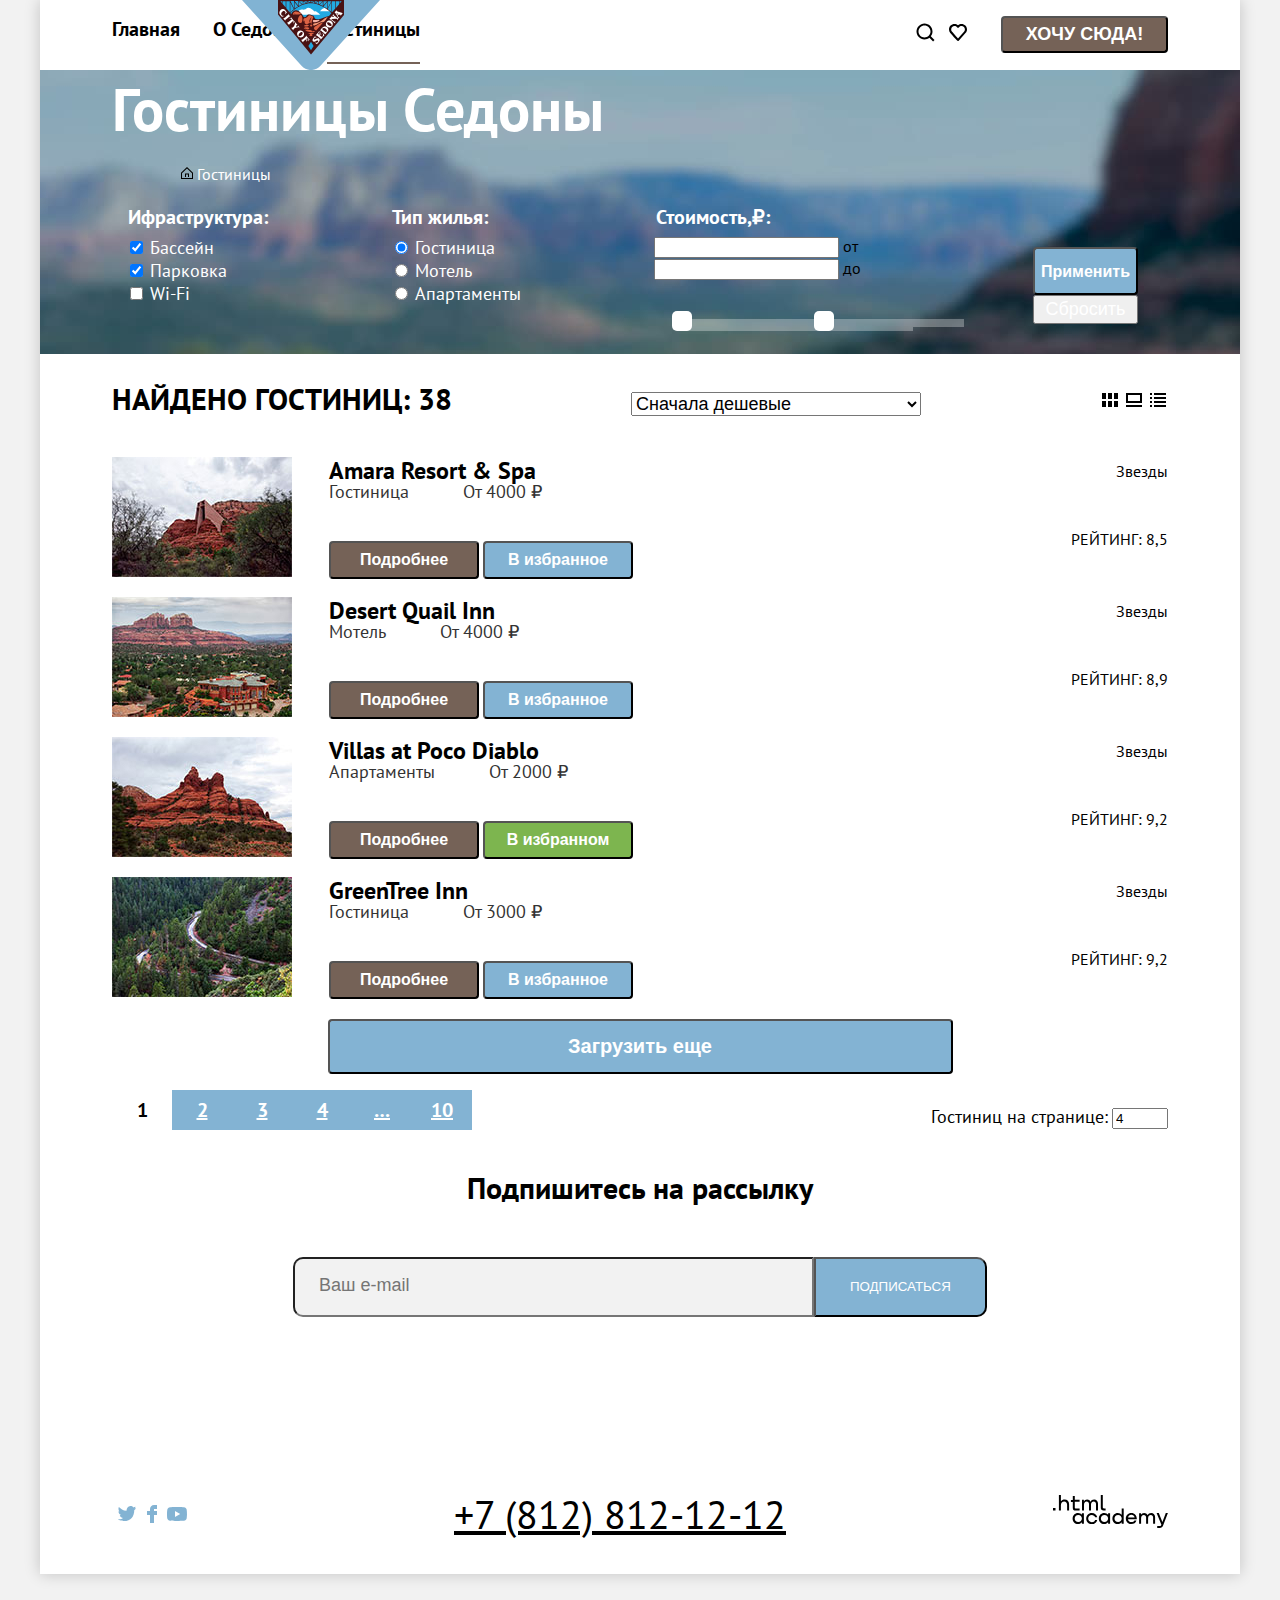
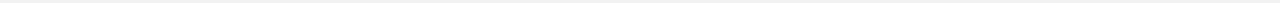
==== commit deff70b6: "Микросетки на флексах для всех страниц" ====
--- a/catalog.html
+++ b/catalog.html
@@ -45,139 +45,142 @@
         <div class="page-container">
           <section class="header-inner">
             <!-- background image -->
-            <h1 class="header-inner-title">Гостиницы Седоны</h1>
-            <div class="breadcrumbs">
-              <ul class="breadcrumbs-list">
-                <li class="breadcrumbs-item">
-                  <a class="breadcrumbs-link variant-home"
-                    ><span class="visually-hidden">Главная</span></a
-                  >
-                </li>
-                <li class="breadcrumbs-item">
-                  <a class="breadcrumbs-link" href="#">Гостиницы</a>
-                </li>
-              </ul>
-            </div>
-            <div class="catalog-filters">
-              <h2 class="visually-hidden">Подбор жилья по параметрам</h2>
-              <form
-                class="catalog-fiilters-form"
-                action="https://htmlacademy.ru/"
-                method="get"
-              >
-                <fieldset class="catalog-filter-group">
-                  <legend class="catalog-filter-title">Ифраструктура:</legend>
-                  <ul class="catalog-filter-list">
-                    <li class="catalog-filter-item">
-                      <input
-                        class="control-input"
-                        id="pool"
-                        type="checkbox"
-                        name="Бассейн"
-                        checked
-                      />
-                      <label class="control-filter-item" for="pool"
-                        >Бассейн</label
-                      >
-                    </li>
-                    <li class="catalog-filter-item">
-                      <input
-                        class="control-input"
-                        id="parking"
-                        type="checkbox"
-                        name="парковка"
-                        checked
-                      />
-                      <label class="control-filter-item" for="parking"
-                        >Парковка</label
-                      >
-                    </li>
-                    <li class="catalog-filter-item">
-                      <input
-                        class="control-input"
-                        id="wi-fi"
-                        type="checkbox"
-                        name="WI-FI"
-                      />
-                      <label class="control-filter-item" for="wi-fi"
-                        >Wi-Fi</label
-                      >
-                    </li>
-                  </ul>
-                </fieldset>
-                <fieldset class="catalog-filter-group">
-                  <legend class="catalog-filter-title">Тип жилья:</legend>
-                  <ul class="catalog-filter-list">
-                    <li class="catalog-filter-item">
-                      <input
-                        class="control-input"
-                        id="hotels"
-                        type="radio"
-                        name="product-group"
-                        value="Гостиница"
-                        checked
-                      />
-                      <label class="control-filter-item" for="hotels"
-                        >Гостиница</label
-                      >
-                    </li>
-                    <li class="catalog-filter-item">
-                      <input
-                        class="control-input"
-                        id="motels"
-                        type="radio"
-                        name="product-group"
-                        value="Мотель"
-                      />
-                      <label class="control-filter-item" for="motels"
-                        >Мотель</label
-                      >
-                    </li>
-                    <li class="catalog-filter-item">
-                      <input
-                        class="control-input"
-                        type="radio"
-                        name="product-group"
-                        value="Апартаменты"
-                      />
-                      <label class="control-filter-item">Апартаменты</label>
-                    </li>
-                  </ul>
-                </fieldset>
-                <fieldset class="catalog-filter-group">
-                  <legend class="catalog-filter-title">Стоимость,₽:</legend>
-                  <div class="price-controls">
-                    <label class="catalog-filter-label">
-                      <input
-                        class="catalog-filter-input"
-                        type="number"
-                        name="min-price"
-                      />
-                      от
-                    </label>
-                    <label class="catalog-filter-label">
-                      <input
-                        class="catalog-filter-input"
-                        type="number"
-                        name="max-price"
-                      />
-                      до
-                    </label>
+            <div class="wrapper-filter">
+              <h1 class="header-inner-title">Гостиницы Седоны</h1>
+              <div class="breadcrumbs">
+                <ul class="breadcrumbs-list">
+                  <li class="breadcrumbs-item">
+                    <a class="breadcrumbs-link variant-home"
+                      ><span class="visually-hidden">Главная</span></a
+                    >
+                  </li>
+                  <li class="breadcrumbs-item">
+                    <a class="breadcrumbs-link" href="#">Гостиницы</a>
+                  </li>
+                </ul>
+              </div>
+              <div class="catalog-filters">
+                <h2 class="visually-hidden">Подбор жилья по параметрам</h2>
+                <form
+                  class="catalog-fiilters-form"
+                  action="https://htmlacademy.ru/"
+                  method="get"
+                >
+                  <fieldset class="catalog-filter-group">
+                    <legend class="catalog-filter-title">Ифраструктура:</legend>
+                    <ul class="catalog-filter-list">
+                      <li class="catalog-filter-item">
+                        <input
+                          class="control-input"
+                          id="pool"
+                          type="checkbox"
+                          name="Бассейн"
+                          checked
+                        />
+                        <label class="control-filter-item" for="pool"
+                          >Бассейн</label
+                        >
+                      </li>
+                      <li class="catalog-filter-item">
+                        <input
+                          class="control-input"
+                          id="parking"
+                          type="checkbox"
+                          name="парковка"
+                          checked
+                        />
+                        <label class="control-filter-item" for="parking"
+                          >Парковка</label
+                        >
+                      </li>
+                      <li class="catalog-filter-item">
+                        <input
+                          class="control-input"
+                          id="wi-fi"
+                          type="checkbox"
+                          name="WI-FI"
+                        />
+                        <label class="control-filter-item" for="wi-fi"
+                          >Wi-Fi</label
+                        >
+                      </li>
+                    </ul>
+                  </fieldset>
+                  <fieldset class="catalog-filter-group">
+                    <legend class="catalog-filter-title">Тип жилья:</legend>
+                    <ul class="catalog-filter-list">
+                      <li class="catalog-filter-item">
+                        <input
+                          class="control-input"
+                          id="hotels"
+                          type="radio"
+                          name="product-group"
+                          value="Гостиница"
+                          checked
+                        />
+                        <label class="control-filter-item" for="hotels"
+                          >Гостиница</label
+                        >
+                      </li>
+                      <li class="catalog-filter-item">
+                        <input
+                          class="control-input"
+                          id="motels"
+                          type="radio"
+                          name="product-group"
+                          value="Мотель"
+                        />
+                        <label class="control-filter-item" for="motels"
+                          >Мотель</label
+                        >
+                      </li>
+                      <li class="catalog-filter-item">
+                        <input
+                          class="control-input"
+                          type="radio"
+                          name="product-group"
+                          value="Апартаменты"
+                        />
+                        <label class="control-filter-item">Апартаменты</label>
+                      </li>
+                    </ul>
+                  </fieldset>
+                  <fieldset class="catalog-filter-group">
+                    <legend class="catalog-filter-title">Стоимость,₽:</legend>
+                    <div class="price-controls">
+                      <label class="catalog-filter-label">
+                        <input
+                          class="catalog-filter-input"
+                          type="number"
+                          name="min-price"
+                        />
+                        от
+                      </label>
+                      <label class="catalog-filter-label">
+                        <input
+                          class="catalog-filter-input"
+                          type="number"
+                          name="max-price"
+                        />
+                        до
+                      </label>
+                    </div>
+                    <div class="range-controls">
+                      <div class="scale">
+                        <div class="bar"></div>
+                      </div>
+                      <div class="toggle toggle-min" tabindex="0"></div>
+                      <div class="toggle toggle-max" tabindex="0"></div>
+                    </div>
+                  </fieldset>
+                  <div class="buttons-filters">
+                    <button class="button-apply" type="submit">
+                      Применить
+                    </button>
+                    <button class="button-reset" type="reset">Сбросить</button>
                   </div>
-
-                  <div class="range-controls">
-                    <div class="scale">
-                      <div class="bar"></div>
-                    </div>
-                    <div class="toggle toggle-min" tabindex="0"></div>
-                    <div class="toggle toggle-max" tabindex="0"></div>
-                  </div>
-                </fieldset>
-                <div class="buttons-filters">
-                  <button class="button-apply" type="submit">Применить</button>
-                  <button class="button-reset" type="reset">Сбросить</button>
-                </div>
-              </form>
+                </form>
+              </div>
             </div>
           </section>
           <section class="sorting">
@@ -193,15 +196,17 @@
                 Отсортировать продукты
               </button>
             </form>
-            <a href="#" class="button-light variant-tile">
-              <span class="visually-hidden">Показать карточки</span>
-            </a>
-            <a href="#" class="button-light variant-slideshow">
-              <span class="visually-hidden">Показать карточку</span>
-            </a>
-            <a href="#" class="button-active variant-list">
-              <span class="visually-hidden">Показать список</span>
-            </a>
+            <p>
+              <a href="#" class="button-light variant-tile">
+                <span class="visually-hidden">Показать карточки</span>
+              </a>
+              <a href="#" class="button-light variant-slideshow">
+                <span class="visually-hidden">Показать карточку</span>
+              </a>
+              <a href="#" class="button-active variant-list">
+                <span class="visually-hidden">Показать список</span>
+              </a>
+            </p>
           </section>
           <section class="cards">
             <div class="page-container-second">
@@ -223,8 +228,8 @@
                     <span class="card-subtitle">От 4000 ₽</span>
                   </p>
                   <p class="buttons-block">
-                    <a class="card-detailed" href="#">Подробнее</a>
-                    <a class="favorites" href="#">В избранное</a>
+                    <button class="card-detailed" href="#">Подробнее</button>
+                    <button class="favorites" href="#">В избранное</button>
                   </p>
                   <span class="stars">Звезды</span>
                   <span class="rating">Рейтинг: 8,5</span>
@@ -246,8 +251,8 @@
                     <span class="card-subtitle">От 4000 ₽</span>
                   </p>
                   <p class="buttons-block">
-                    <a class="card-detailed" href="#">Подробнее</a>
-                    <a class="favorites" href="#">В избранное</a>
+                    <button class="card-detailed" href="#">Подробнее</button>
+                    <button class="favorites" href="#">В избранное</button>
                   </p>
                   <span class="stars">Звезды</span>
                   <span class="rating">Рейтинг: 8,9</span>
@@ -261,7 +266,7 @@
                       height="120"
                       alt="фотография природы рядом с гостиницей №3"
                   /></a>
-                  <a class="card-title-link" href="#">
+                  <a class="card-title-link" href="">
                     <h2 class="card-title">Villas at Poco Diablo</h2>
                   </a>
                   <p class="card-content">
@@ -269,8 +274,10 @@
                     <span class="card-subtitle">От 2000 ₽</span>
                   </p>
                   <p class="buttons-block">
-                    <a class="card-detailed" href="#">Подробнее</a>
-                    <a class="favorites" href="#">В избранное</a>
+                    <button class="card-detailed" href="#">Подробнее</button>
+                    <button class="favorites active" href="#">
+                      В избранном
+                    </button>
                   </p>
                   <span class="stars">Звезды</span>
                   <span class="rating">Рейтинг: 9,2</span>
@@ -292,8 +299,8 @@
                     <span class="card-subtitle">От 3000 ₽</span>
                   </p>
                   <b class="buttons-block">
-                    <a class="card-detailed" href="#">Подробнее</a>
-                    <a class="favorites" href="#">В избранное</a>
+                    <button class="card-detailed" href="#">Подробнее</button>
+                    <button class="favorites" href="#">В избранное</button>
                   </b>
                   <span class="stars">Звезды</span>
                   <span class="rating">Рейтинг: 9,2</span>
@@ -308,7 +315,7 @@
           </section>
           <section class="pagination">
             <h2 class="pagination visually-hidden">Pagination in catalog</h2>
-            <ul class="pagination">
+            <ul class="pagination-list">
               <li class="pagination-item">
                 <a class="pagination-link pagination-current">1</a>
               </li>
@@ -323,7 +330,7 @@
               </li>
               <li class="pagination-item">
                 <a class="pagination-link pagination-next" href="#">
-                  <span class="visually-hidden">Следующая страница</span>
+                  <span>&hellip;</span>
                 </a>
               </li>
               <li class="pagination-item">
--- a/styles/styles.css
+++ b/styles/styles.css
@@ -34,12 +34,6 @@
 .main-index {
   flex-grow: 1;
 }
-ul {
-  list-style: none;
-}
-a {
-  text-decoration: none;
-}
 header {
   height: 70px;
   left: 40px;
@@ -57,14 +51,16 @@
   right: 900px;
 }
 .nav-list {
+  list-style: none;
   display: flex;
   padding-left: 0;
 }
 .nav-link-active {
-  border-bottom-style: solid;
+  border-bottom: 2px solid #756257;
   padding-bottom: 20px;
 }
 .nav-user {
+  list-style: none;
   display: flex;
   align-items: center;
 }
@@ -80,12 +76,36 @@
 .page-container-second {
   margin: 0 auto;
 }
-
 .pagination {
+  display: flex;
+  justify-content: space-between;
+  align-items: center;
   margin: 0 72px;
+}
+.pagination-list {
+  height: 55px;
+  list-style: none;
+  margin: 0;
+  padding: 0;
   display: flex;
   justify-content: space-between;
   align-items: baseline;
+}
+
+.pagination .pagination-link {
+  display: inline-block;
+  min-width: 40px;
+  height: 40px;
+  padding: 0 10px;
+  vertical-align: middle;
+  text-align: center;
+  line-height: 40px;
+  color: white;
+  background: #83b3d3;
+}
+.pagination-link.pagination-current {
+  color: black;
+  background: white;
 }
 .footer {
   display: flex;
@@ -95,23 +115,46 @@
   min-height: 120px;
 }
 .contact-link {
-font-family: PT Sans;
-font-style: normal;
-font-weight: normal;
-font-size: 40px;
-line-height: 40px;
-text-align: center;
-text-transform: uppercase;
-color:black;
+  font-family: PT Sans;
+  font-style: normal;
+  font-weight: normal;
+  font-size: 40px;
+  line-height: 40px;
+  text-align: center;
+  text-transform: uppercase;
+  color: black;
 }
 .socials-items {
+  list-style: none;
   padding: 0;
   display: flex;
 }
 .catalog-fiilters-form {
-  display: flex;
-}
-
+  /* display: flex; */
+  display: grid;
+  grid: 150px / auto-flow 25%;
+  /* auto-flow/  */
+  /* 250px 250px 250px 250px; */
+}
+.catalog-filter-group {
+  border: 0px solid #000;
+}
+.catalog-filter-title {
+  color: white;
+}
+.catalog-filter-list {
+  margin: 0;
+  padding: 0;
+  list-style: none;
+  display: grid;
+}
+ 
+
+
+.breadcrumbs-link {
+  color: white;
+  text-decoration: none;
+}
 .buttons-filters {
   display: grid;
   padding: 30px;
@@ -138,9 +181,10 @@
 .sorting {
   display: flex;
   flex-direction: row;
-  justify-content: space-around;
+  justify-content: space-between;
   align-items: baseline;
   margin: 0 72px;
+  /* max-width: 50px; */
 }
 /* Cards in catalog */
 .cards {
@@ -148,6 +192,7 @@
   padding: 0;
 }
 .cards-list {
+  list-style: none;
   display: flex;
   flex-direction: column;
   gap: 20px;
@@ -159,18 +204,20 @@
   list-style-type: none;
   display: grid;
   align-items: center;
-  grid-template-columns: 180px 320px 1fr;
-  grid-template-rows: 40px 40px 40px;
-  gap: 0px 30px;
-  grid-template-areas:
-    "a b f"
-    "a c ."
-    "a d g";
+  /* grid-template-columns: 180px 320px 1fr; */
+  /* grid-template-rows: 40px 40px 40px; */
+  gap: 0px 37px;
+  grid:
+    "a b f" 24px
+    "a c ." 18px
+    "a d g" 78px
+    /180px 320px 1fr;
 }
 .card-image-link {
   grid-area: a;
 }
 .card-title-link {
+  text-decoration: none;
   grid-area: b;
 }
 .card-content {
@@ -178,6 +225,8 @@
 }
 .buttons-block {
   grid-area: d;
+  align-self: end;
+  margin-bottom: 0;
 }
 .cards-item--button {
   align-self: center;
@@ -194,6 +243,7 @@
 .advantages-list {
   display: flex;
   flex-wrap: wrap;
+  list-style: none;
   margin: 0;
   padding: 0;
 }
@@ -220,31 +270,38 @@
   text-align: center;
 }
 .search-title {
+  margin: 0 auto;
+  margin-top: 90px;
+  margin-bottom: 15px;
   text-transform: uppercase;
 }
 .search-description {
+  margin: 0 auto;
+  margin-bottom: 73px;
   font-family: PT Sans;
   font-size: 22px;
   font-weight: 400;
   line-height: 26px;
   text-align: center;
 }
-.btn-hotel {
+.subscribe-title {
+  margin: 0 auto;
+  padding: 0;
+  margin-top: 94px;
+  margin-bottom: 15px;
+  line-height: 36px;
+  color: white;
   text-transform: uppercase;
 }
-p {
+.subscribe-description {
+  margin: 0 auto;
+  padding: 0;
+  color: black;
   font-size: 22px;
   font-weight: 400;
-  line-height: 36px;
-}
-.subscribe-title {
-  text-transform: uppercase;
-}
-.subscribe-description {
-  font-size: 22px;
-  font-weight: 400;
   line-height: 26px;
   text-align: center;
+  color: white;
 }
 .advantage-content {
   font-size: 18px;
@@ -253,6 +310,7 @@
   text-align: center;
 }
 .nav-link {
+  text-decoration: none;
   font-size: 20px;
   font-weight: 700;
   line-height: 26px;
@@ -272,16 +330,24 @@
 .btn-hotel {
   margin: 0 auto;
   width: 575px;
+  height: 60px;
   font-size: 20px;
   font-weight: 700;
   line-height: 36px;
   text-align: center;
+  background: #756257;
+  border-radius: 10px;
+  color: white;
+  margin-bottom: 90px;
 }
 .btn-submit {
   width: 200px;
   font-size: 20px;
   font-weight: 700;
   line-height: 26px;
+  background: #83b3d3;
+  border-radius: 0px 10px 10px 0px;
+  color: white;
 }
 /* section subscribe-email */
 .subscribe-email {
@@ -291,11 +357,21 @@
   background: url(../img/background-email.jpg);
 }
 .subscribe-email-input {
+  font-family: PT Sans;
+  font-size: 18px;
+  line-height: 26px;
   width: 600px;
-}
+  background: #f2f2f2;
+  border-radius: 10px 0px 0px 10px;
+  transform: matrix(1, 0, 0, 1, 0, 0);
+  text-indent: 22px;
+}
+
 .subscribe-form {
   margin: 0 auto;
+  margin-bottom: 94px;
   width: 800px;
+  height: 60px;
   display: flex;
 }
 
@@ -314,12 +390,17 @@
   font-weight: 400;
   line-height: 26px;
   text-align: left;
+  text-indent: 22px;
 }
 /* Catalog - font */
 .header-inner {
   background: url(../img/background-email.jpg) no-repeat;
 }
+.wrapper-filter {
+  margin: 0 72px;
+}
 .header-inner-title {
+  color: white;
   margin: 0;
   padding: 0;
   font-size: 60px;
@@ -340,15 +421,21 @@
   text-align: left;
 }
 .control-filter-item {
+  color: white;
   font-size: 18px;
   font-weight: 400;
   line-height: 23px;
   text-align: left;
 }
 .breadcrumbs-list {
+  list-style: none;
   display: flex;
 }
 .button-apply {
+  height: 48px;
+  color: white;
+  background: #83b3d3;
+  border-radius: 4px;
   font-size: 16px;
   font-weight: 700;
   line-height: 21px;
@@ -356,6 +443,7 @@
 }
 
 .button-reset {
+  color: white;
   font-size: 18px;
   font-weight: 400;
   line-height: 23px;
@@ -366,42 +454,73 @@
   font-weight: 700;
   line-height: 39px;
   text-align: left;
+  text-transform: uppercase;
 }
 .select-control {
   font-size: 18px;
   font-weight: 400;
   line-height: 23px;
   text-align: left;
+  width: 290px;
 }
 .card-title {
   font-size: 24px;
   font-weight: 700;
   line-height: 31px;
   text-align: left;
+  color: black;
 }
 .card-subtitle {
   font-size: 18px;
   font-weight: 400;
   line-height: 23px;
   text-align: left;
+  color: #333333;
+  margin-right: 50px;
 }
 .card-detailed {
   font-size: 16px;
   font-weight: 700;
   line-height: 21px;
   text-align: center;
+  color: white;
+  width: 150px;
+  height: 38px;
+  background: #756257;
+  border-radius: 4px;
+}
+.favorites {
+  font-size: 16px;
+  font-weight: 700;
+  line-height: 21px;
+  text-align: center;
+  color: white;
+  width: 150px;
+  height: 38px;
+  background: #83b3d3;
+  border-radius: 4px;
+}
+.favorites.active {
+  background: #7db54f;
+  border-radius: 4px;
 }
 .rating {
   font-size: 16px;
   font-weight: 400;
   line-height: 21px;
   text-align: center;
+  text-transform: uppercase;
 }
 .cards-button {
   font-size: 20px;
   font-weight: 700;
   line-height: 26px;
   text-align: center;
+  width: 625px;
+  height: 55px;
+  background: #83b3d3;
+  border-radius: 4px;
+  color: white;
 }
 .pagination-link {
   font-size: 20px;
@@ -425,6 +544,23 @@
   place-content: center;
   padding-bottom: 137px;
 }
+.newsletter-form {
+  display: flex;
+  height: 60px;
+}
+.btn-newsletter {
+  flex: 200px;
+  background: #83b3d3;
+  border-radius: 0px 10px 10px 0px;
+  text-transform: uppercase;
+  color: white;
+}
+.field {
+  flex: 600px;
+  background: #f2f2f2;
+  border-radius: 10px 0px 0px 10px;
+  transform: matrix(1, 0, 0, 1, 0, 0);
+}
 /* Вверху шрифты */
 /* Background down */
 
@@ -504,11 +640,12 @@
   position: absolute;
   top: 0;
   right: 0;
+  color: white;
 }
 .button-active,
 .button-light {
   position: relative;
-  padding-right: 25px;
+  /* padding-right: 25px; */
 }
 .socials-link {
   position: relative;
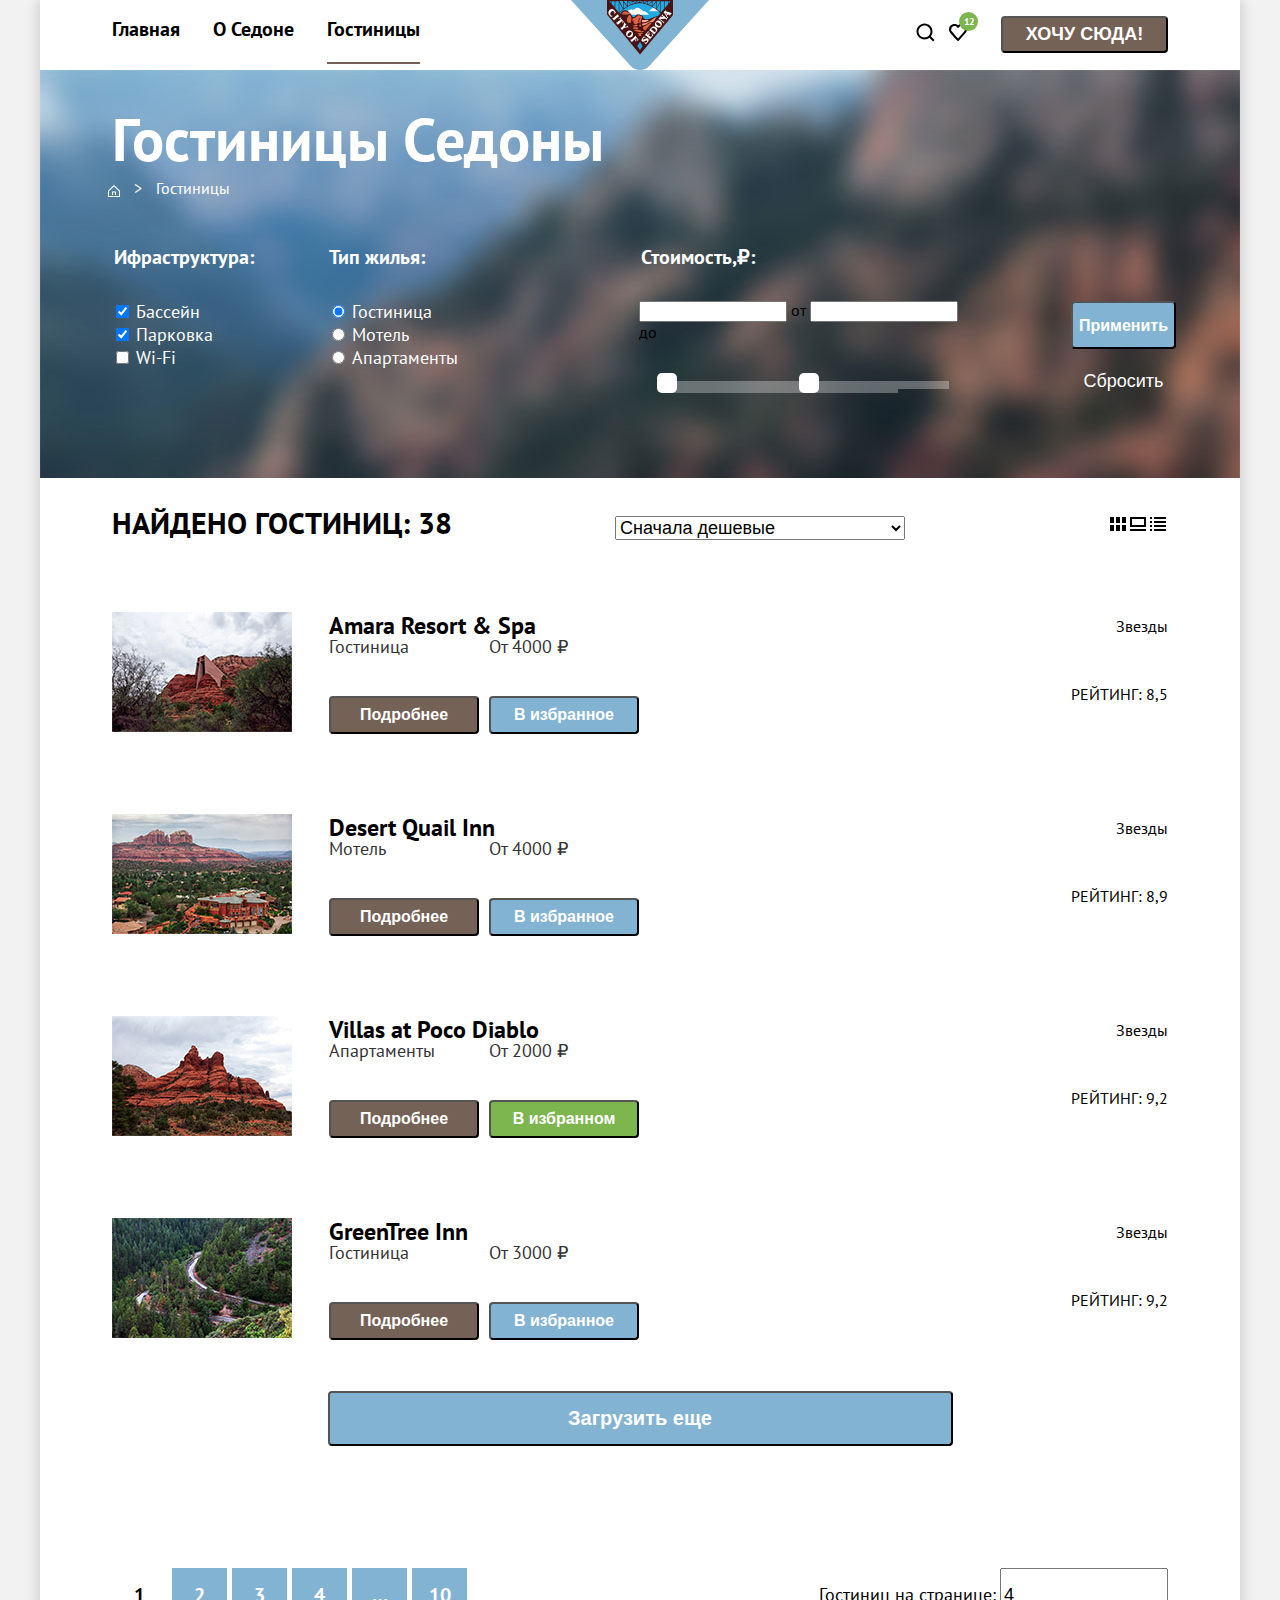
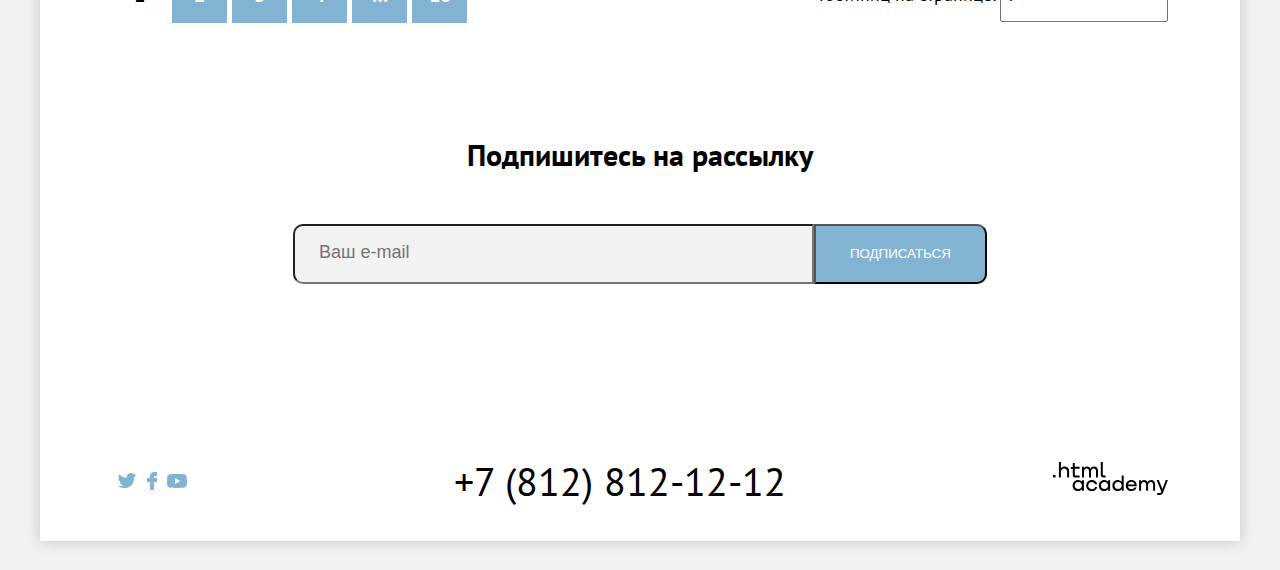
==== commit fe3915ab: "6 задание" ====
--- a/catalog.html
+++ b/catalog.html
@@ -32,7 +32,7 @@
               </a>
             </li>
             <li class="nav-item">
-              <button class="nav-link-likeable" href="#">Хочу сюда!</button>
+              <button class="nav-link-likeable" >Хочу сюда!</button>
             </li>
           </ul>
         </nav>
@@ -145,7 +145,7 @@
                       </li>
                     </ul>
                   </fieldset>
-                  <fieldset class="catalog-filter-group">
+                  <fieldset class="catalog-filter-group field-range">
                     <legend class="catalog-filter-title">Стоимость,₽:</legend>
                     <div class="price-controls">
                       <label class="catalog-filter-label">
@@ -196,17 +196,23 @@
                 Отсортировать продукты
               </button>
             </form>
-            <p>
-              <a href="#" class="button-light variant-tile">
-                <span class="visually-hidden">Показать карточки</span>
-              </a>
-              <a href="#" class="button-light variant-slideshow">
-                <span class="visually-hidden">Показать карточку</span>
-              </a>
-              <a href="#" class="button-active variant-list">
-                <span class="visually-hidden">Показать список</span>
-              </a>
-            </p>
+            <ul class=buttons-group>
+              <li>
+                <a href="#" class="button-light variant-tile">
+                  <span class="visually-hidden">Показать карточки</span>
+                </a>
+              </li>
+              <li>
+                <a href="#" class="button-light variant-slideshow">
+                  <span class="visually-hidden">Показать карточку</span>
+                </a>
+              </li>
+              <li>
+                <a href="#" class="button-active variant-list">
+                  <span class="visually-hidden">Показать список</span>
+                </a>
+              </li>
+            </ul>
           </section>
           <section class="cards">
             <div class="page-container-second">
@@ -228,8 +234,8 @@
                     <span class="card-subtitle">От 4000 ₽</span>
                   </p>
                   <p class="buttons-block">
-                    <button class="card-detailed" href="#">Подробнее</button>
-                    <button class="favorites" href="#">В избранное</button>
+                    <button class="card-detailed" >Подробнее</button>
+                    <button class="favorites" >В избранное</button>
                   </p>
                   <span class="stars">Звезды</span>
                   <span class="rating">Рейтинг: 8,5</span>
@@ -251,8 +257,8 @@
                     <span class="card-subtitle">От 4000 ₽</span>
                   </p>
                   <p class="buttons-block">
-                    <button class="card-detailed" href="#">Подробнее</button>
-                    <button class="favorites" href="#">В избранное</button>
+                    <button class="card-detailed" >Подробнее</button>
+                    <button class="favorites" >В избранное</button>
                   </p>
                   <span class="stars">Звезды</span>
                   <span class="rating">Рейтинг: 8,9</span>
@@ -274,8 +280,8 @@
                     <span class="card-subtitle">От 2000 ₽</span>
                   </p>
                   <p class="buttons-block">
-                    <button class="card-detailed" href="#">Подробнее</button>
-                    <button class="favorites active" href="#">
+                    <button class="card-detailed" >Подробнее</button>
+                    <button class="favorites active" >
                       В избранном
                     </button>
                   </p>
@@ -299,8 +305,8 @@
                     <span class="card-subtitle">От 3000 ₽</span>
                   </p>
                   <b class="buttons-block">
-                    <button class="card-detailed" href="#">Подробнее</button>
-                    <button class="favorites" href="#">В избранное</button>
+                    <button class="card-detailed" >Подробнее</button>
+                    <button class="favorites" >В избранное</button>
                   </b>
                   <span class="stars">Звезды</span>
                   <span class="rating">Рейтинг: 9,2</span>
--- a/styles/styles.css
+++ b/styles/styles.css
@@ -48,7 +48,8 @@
 .sedona-banner {
   position: absolute;
   top: 0;
-  right: 900px;
+  /* right: 900px; */
+  right: calc(50% - 69px);
 }
 .nav-list {
   list-style: none;
@@ -81,6 +82,8 @@
   justify-content: space-between;
   align-items: center;
   margin: 0 72px;
+  margin-top: 61px;
+  margin-bottom: 89px;
 }
 .pagination-list {
   height: 55px;
@@ -94,18 +97,26 @@
 
 .pagination .pagination-link {
   display: inline-block;
-  min-width: 40px;
-  height: 40px;
-  padding: 0 10px;
+  min-width: 55px;
+  height: 55px;
+  padding: 0;
   vertical-align: middle;
   text-align: center;
-  line-height: 40px;
+  line-height: 55px;
   color: white;
   background: #83b3d3;
+  margin-right: 5px;
+  text-decoration: none;
 }
 .pagination-link.pagination-current {
   color: black;
   background: white;
+}
+#field-number-hotel {
+  width: 160px;
+  height: 48px;
+  font-size: 18px;
+  line-height: 23px;
 }
 .footer {
   display: flex;
@@ -123,6 +134,7 @@
   text-align: center;
   text-transform: uppercase;
   color: black;
+  text-decoration: none;
 }
 .socials-items {
   list-style: none;
@@ -130,25 +142,34 @@
   display: flex;
 }
 .catalog-fiilters-form {
-  /* display: flex; */
   display: grid;
-  grid: 150px / auto-flow 25%;
-  /* auto-flow/  */
-  /* 250px 250px 250px 250px; */
+  grid: 180px / 215px 312px 287px 250px;
 }
 .catalog-filter-group {
   border: 0px solid #000;
+  margin: 0;
+  padding: 0;
+}
+.catalog-filter-group.field-range {
+  max-width: 290px;
+}
+.catalog-filter-input {
+  width: 140px;
 }
 .catalog-filter-title {
   color: white;
 }
+
 .catalog-filter-list {
   margin: 0;
   padding: 0;
   list-style: none;
   display: grid;
 }
- 
+ .control-input input:checked {
+   background-color: lawngreen;
+   border: none;
+ }
 
 
 .breadcrumbs-link {
@@ -158,6 +179,7 @@
 .buttons-filters {
   display: grid;
   padding: 30px;
+  padding-right: 0;
   place-content: end;
 }
 .welcome-splash-imaging {
@@ -177,6 +199,20 @@
   top: 430px;
   right: 0;
 }
+.welcome-splash-imaging {
+  margin-bottom: 63px;
+}
+.welcome-title {
+  text-align: center;
+  margin-bottom: 23px;
+}
+.welcome-description {
+  font-size: 22px;
+  line-height: 36px;
+  color: #333333;
+  text-align: center;
+  margin-bottom: 79px;
+}
 /* Sorting section */
 .sorting {
   display: flex;
@@ -186,6 +222,10 @@
   margin: 0 72px;
   /* max-width: 50px; */
 }
+.buttons-group {
+  display: flex;
+  list-style-type: none;
+}
 /* Cards in catalog */
 .cards {
   margin: 0 72px;
@@ -199,6 +239,8 @@
   padding-left: 0;
 }
 .cards-item {
+  margin-top: 31px;
+  margin-bottom: 31px;
   height: 120px;
   /* margin: 20px; */
   list-style-type: none;
@@ -222,14 +264,19 @@
 }
 .card-content {
   grid-area: c;
+  display: grid;
+  grid:1fr/1fr 1fr;
 }
 .buttons-block {
   grid-area: d;
   align-self: end;
   margin-bottom: 0;
+  display: grid;
+  grid:1fr/1fr 1fr;
 }
 .cards-item--button {
   align-self: center;
+  margin-bottom: 61px;
 }
 
 .stars {
@@ -246,13 +293,22 @@
   list-style: none;
   margin: 0;
   padding: 0;
+  /* display: grid;
+  grid:
+  "a a a" 384px
+  "b c d" 384px
+  "e e e" 384px
+  "f g h" 384px
+  /1fr 1fr 1fr; */
 }
 .advantage-content {
   width: 400px;
 }
 .advantages-item {
-  width: 400px;
-  margin: 0;
+  width: 398px;
+  height: 384px;
+  margin: 0;
+  border: 1px solid #000;
 }
 .advantages-item-image {
   display: flex;
@@ -382,6 +438,7 @@
   font-weight: 400;
   line-height: 40px;
   text-align: center;
+  
 }
 /* Placeholder for input */
 #subscribe-email::placeholder,
@@ -394,7 +451,9 @@
 }
 /* Catalog - font */
 .header-inner {
-  background: url(../img/background-email.jpg) no-repeat;
+  background: url(../img/catalog-background_1.jpg) no-repeat;
+  height: 408px;
+  width: 100%;
 }
 .wrapper-filter {
   margin: 0 72px;
@@ -407,6 +466,7 @@
   font-weight: 700;
   line-height: 78px;
   text-align: left;
+  padding-top: 30px;
 }
 .breadcrumbs-link {
   font-size: 16px;
@@ -419,6 +479,7 @@
   font-weight: 700;
   line-height: 26px;
   text-align: left;
+  margin-bottom: 30px;
 }
 .control-filter-item {
   color: white;
@@ -430,6 +491,25 @@
 .breadcrumbs-list {
   list-style: none;
   display: flex;
+  padding: 0;
+  margin: 0;
+}
+.breadcrumbs-link.variant-home {
+  margin: 0;
+  padding: 0;
+  margin-right: 10px;
+  width: 12px;
+  height: 12px;
+}
+
+.breadcrumbs-item + .breadcrumbs-item::before {
+  content: ">";
+  color:white;
+  margin-right: 10px;
+}
+.breadcrumbs-item {
+  font-size: 16px;
+  line-height: 21px;
 }
 .button-apply {
   height: 48px;
@@ -448,6 +528,20 @@
   font-weight: 400;
   line-height: 23px;
   text-align: center;
+  background-color: transparent;
+  border: 0px solid #83b3d3;
+  margin-top: 20px;
+}
+.button-reset:hover {
+  opacity: 0.6;
+}
+.button-reset:focus {
+  color: #FFFFFF;
+  border: 5px solid #83b3d3;
+}
+.button-reset:active {
+  opacity: 0.3;
+  border: 0px solid #83b3d3;
 }
 .sorting-heading {
   font-size: 30px;
@@ -523,6 +617,7 @@
   color: white;
 }
 .pagination-link {
+  display: block;
   font-size: 20px;
   font-weight: 700;
   line-height: 26px;
@@ -570,6 +665,7 @@
 }
 .lodging {
   background: #83b3d31f;
+  
 }
 .interface {
   background-image: url("../img/interface.png");
@@ -617,6 +713,7 @@
   height: 20px;
 }
 .variant-home {
+  
   display: inline-block;
   background-position: -229px -19px;
   width: 20px;
@@ -625,6 +722,9 @@
 
 .nav-link {
   color: black;
+}
+.breadcrumbs {
+  margin-bottom: 45px;
 }
 .breadcrumbs-link {
   position: relative;
@@ -640,7 +740,9 @@
   position: absolute;
   top: 0;
   right: 0;
-  color: white;
+  /* color: white; */
+  /* filter: invert(1) sepia(1) saturate(5) hue-rotate(175deg); */
+  filter:  brightness(0) invert(1);
 }
 .button-active,
 .button-light {
@@ -654,15 +756,46 @@
 .advantages-item-image {
   color: white;
 }
+.advantages-item.lodging {
+  background: rgba(131, 179, 211, 0.12);
+}
+.advantages-item.souvenirs {
+  background: rgba(131, 179, 211, 0.12);
+}
+.advantages-item.souvenirs {
+  background: rgba(131, 179, 211, 0.12);
+}
+.advantages-item.food {
+  background: #FFFFFF;
+}
+.advantages-item {
+  background: rgba(131, 179, 211, 0.12);
+}
 .advantages-title {
   text-transform: uppercase;
+  margin: 0;
+  margin-top: 98px;
+  margin-bottom: 25px;
+}
+.advantages-title.second {
+  margin: 0;
+  margin-top: 23px;
+  margin-bottom: 20px;
+}
+.lodging .advantages-title {
+  margin-top: 25px;
 }
 .advantages-item {
   text-align: center;
   position: relative;
+
+
   /* padding-right: 25px; */
 }
 .advantages-description {
+  margin: 0;
+  margin-top: 25px;
+  margin-bottom: 77px;
   font-size: 18px;
   font-weight: 400;
   line-height: 21px;
@@ -687,6 +820,7 @@
   background-size: 84px 84px;
   height: 84px;
   width: 84px;
+  margin-top: 79px;
 }
 .food::before {
   display: inline-block;
@@ -695,6 +829,7 @@
   background-size: 84px 84px;
   height: 84px;
   width: 84px;
+  margin-top: 79px;
 }
 .souvenirs::before {
   display: inline-block;
@@ -703,6 +838,7 @@
   background-size: 84px 84px;
   height: 84px;
   width: 84px;
+  margin-top: 79px;
 }
 .variant-tile::before {
   content: "";
@@ -792,6 +928,24 @@
   position: absolute;
   top: 0;
   right: 0;
+}
+.nav-link--heart::after {
+  content: "12";
+  display: flex;
+  justify-content: center;
+  align-items: center;
+  color:white;
+  font-size: 10px;
+  text-align: center;
+  line-height: 13px;
+  letter-spacing: -0.1em;
+  width: 19px;
+  height: 19px;
+  background: #7DB54F;
+  border-radius: 50%;
+  position: absolute;
+  top: -10px;
+  right: -10px;
 }
 
 .visually-hidden {
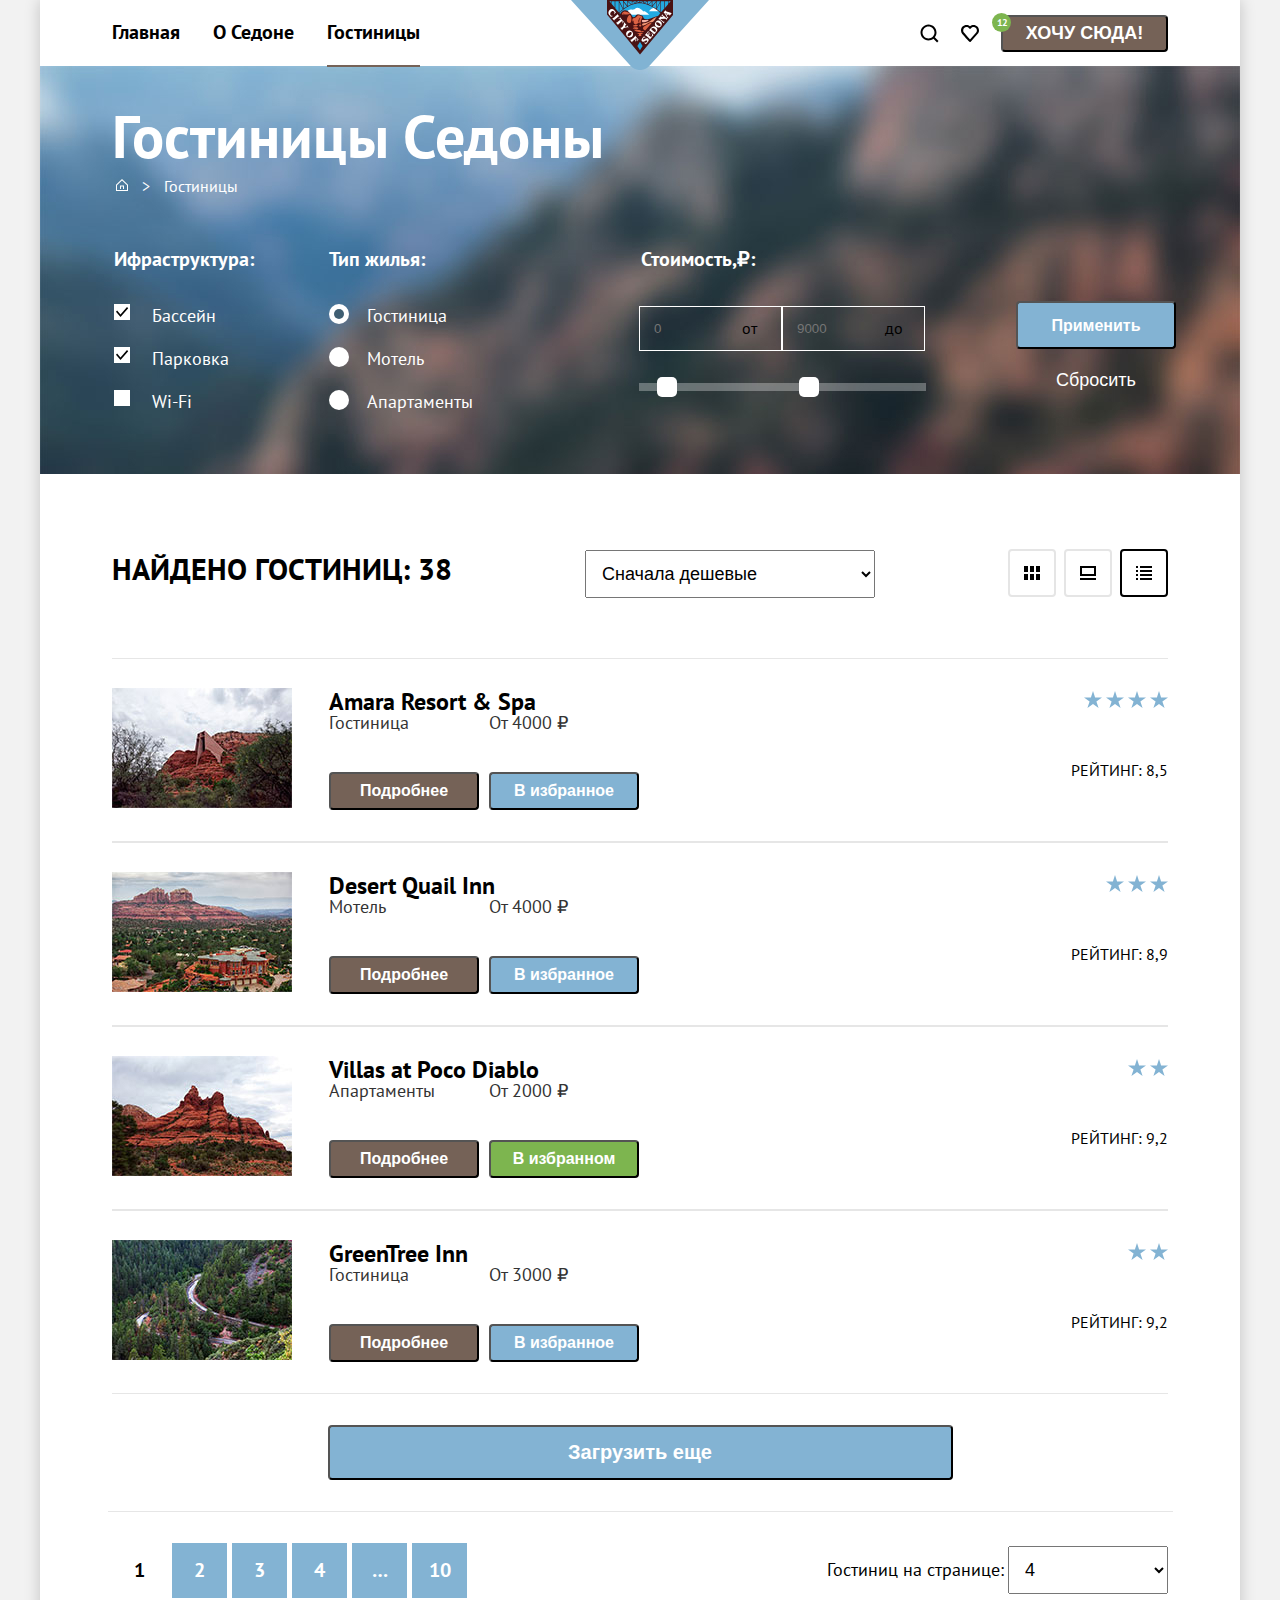
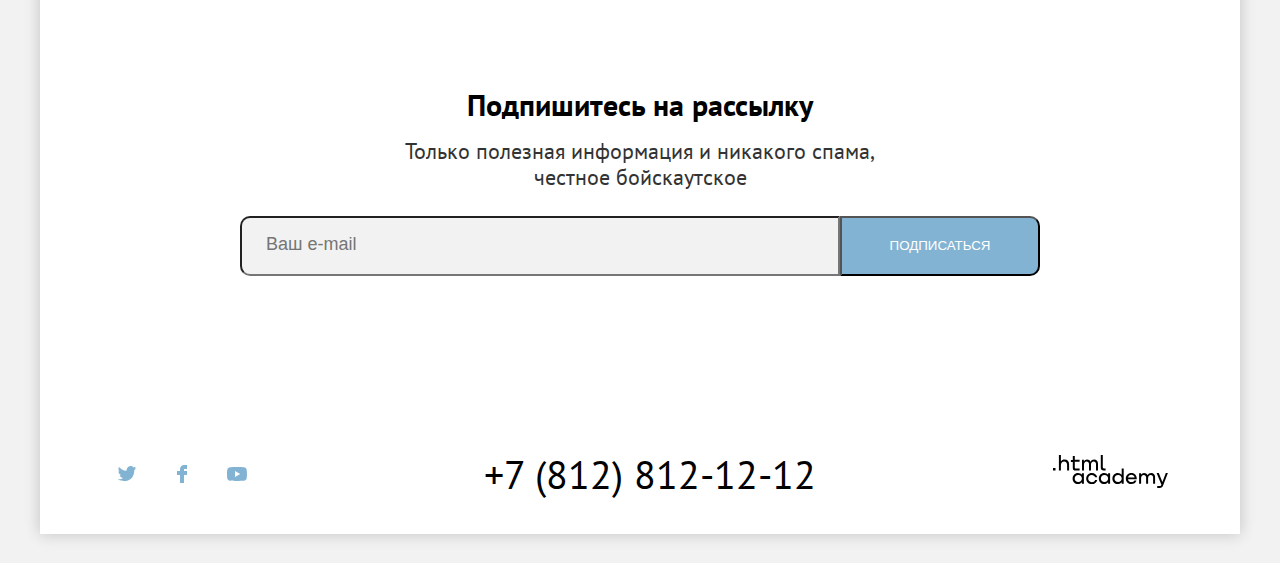
==== commit 54d3cde8: "7" ====
--- a/catalog.html
+++ b/catalog.html
@@ -10,13 +10,13 @@
       <header class="header">
         <nav class="navigation">
           <ul class="nav-list">
-            <li class="nav-item">
+            <li class="nav-item nav-item-menu">
               <a class="nav-link" href="index.html">Главная</a>
             </li>
-            <li class="nav-item">
+            <li class="nav-item nav-item-menu">
               <a class="nav-link" href="">О Седоне</a>
             </li>
-            <li class="nav-item">
+            <li class="nav-item nav-item-menu">
               <a class="nav-link nav-link-active" href="#">Гостиницы</a>
             </li>
           </ul>
@@ -32,7 +32,7 @@
               </a>
             </li>
             <li class="nav-item">
-              <button class="nav-link-likeable" >Хочу сюда!</button>
+              <button class="nav-link-likeable">Хочу сюда!</button>
             </li>
           </ul>
         </nav>
@@ -111,7 +111,7 @@
                     <ul class="catalog-filter-list">
                       <li class="catalog-filter-item">
                         <input
-                          class="control-input"
+                          class="control-input-radio"
                           id="hotels"
                           type="radio"
                           name="product-group"
@@ -124,7 +124,7 @@
                       </li>
                       <li class="catalog-filter-item">
                         <input
-                          class="control-input"
+                          class="control-input-radio"
                           id="motels"
                           type="radio"
                           name="product-group"
@@ -136,34 +136,45 @@
                       </li>
                       <li class="catalog-filter-item">
                         <input
-                          class="control-input"
+                          class="control-input-radio"
+                          id="apartment"
                           type="radio"
                           name="product-group"
                           value="Апартаменты"
                         />
-                        <label class="control-filter-item">Апартаменты</label>
+                        <label class="control-filter-item" for="apartment">Апартаменты</label>
                       </li>
                     </ul>
                   </fieldset>
                   <fieldset class="catalog-filter-group field-range">
                     <legend class="catalog-filter-title">Стоимость,₽:</legend>
                     <div class="price-controls">
-                      <label class="catalog-filter-label">
-                        <input
-                          class="catalog-filter-input"
-                          type="number"
-                          name="min-price"
-                        />
-                        от
-                      </label>
-                      <label class="catalog-filter-label">
-                        <input
-                          class="catalog-filter-input"
-                          type="number"
-                          name="max-price"
-                        />
-                        до
-                      </label>
+                      <input
+                        class="catalog-filter-input"
+                        type="number"
+                        name="min-price"
+                        id="price-control-left"
+                        placeholder="0"
+                        min="0"
+                      />
+                      <label
+                        class="catalog-filter-label"
+                        for="price-control-left"
+                        >от</label
+                      >
+                      <input
+                        class="catalog-filter-input"
+                        type="number"
+                        name="max-price"
+                        id="price-control-right"
+                        placeholder="9000" 
+                        max="9000"
+                      />
+                      <label
+                        class="catalog-filter-label"
+                        for="price-control-right"
+                        >до</label
+                      >
                     </div>
                     <div class="range-controls">
                       <div class="scale">
@@ -196,190 +207,294 @@
                 Отсортировать продукты
               </button>
             </form>
-            <ul class=buttons-group>
-              <li>
-                <a href="#" class="button-light variant-tile">
-                  <span class="visually-hidden">Показать карточки</span>
+            <div class="buttons-group">
+              <button href="#" class="button-light variant-tile" type="button">
+                <svg
+                  width="16"
+                  height="14"
+                  aria-hidden="true"
+                  focusable="false"
+                  fill="none"
+                  xmlns="http://www.w3.org/2000/svg"
+                >
+                  <path
+                    d="M4 0H0v6h4V0ZM16 0h-4v6h4V0ZM10 0H6v6h4V0ZM4 8H0v6h4V8ZM16 8h-4v6h4V8ZM10 8H6v6h4V8Z"
+                    fill="#000"
+                  />
+                </svg>
+                <span class="visually-hidden">Показать карточки</span>
+              </button>
+
+              <button href="#" class="button-light variant-slideshow" type="button">
+                <svg
+                  width="16"
+                  height="14"
+                  aria-hidden="true"
+                  focusable="false"
+                  fill="none"
+                  xmlns="http://www.w3.org/2000/svg"
+                >
+                  <path
+                    d="M16 12H0v2h16v-2ZM14 2v6H2V2h12Zm2-2H0v10h16V0Z"
+                    fill="#000"
+                  />
+                </svg>
+                <span class="visually-hidden">Показать карточку</span>
+              </button>
+              <button href="#" class="button-active variant-list" type="button">
+                <svg
+                  width="16"
+                  height="14"
+                  aria-hidden="true"
+                  focusable="false"
+                  fill="none"
+                  xmlns="http://www.w3.org/2000/svg"
+                >
+                  <path
+                    d="M2 0H0v2h2V0ZM16 0H4v2h12V0ZM2 4H0v2h2V4ZM16 4H4v2h12V4ZM2 8H0v2h2V8ZM16 8H4v2h12V8ZM2 12H0v2h2v-2ZM16 12H4v2h12v-2Z"
+                    fill="#000"
+                  />
+                </svg>
+                <span class="visually-hidden">Показать список</span>
+              </button>
+            </div>
+          </section>
+        </div>
+
+        <section class="cards">
+          <div class="page-container-second">
+            <ul class="cards-list">
+              <li class="cards-item">
+                <a class="card-image-link" href="">
+                  <img
+                    class="card-image"
+                    src="img/hotel-1.jpg"
+                    width="180"
+                    height="120"
+                    alt="фотография природы рядом с гостиницей №1"
+                /></a>
+                <a class="card-title-link" href="#">
+                  <h2 class="card-title">Amara Resort & Spa</h2>
                 </a>
+                <p class="card-content">
+                  <span class="card-subtitle">Гостиница</span>
+                  <span class="card-subtitle">От 4000 ₽</span>
+                </p>
+                <p class="buttons-block">
+                  <button class="card-detailed">Подробнее</button>
+                  <button class="favorites">В избранное</button>
+                </p>
+
+                <p class="hotel-rating-star">
+                  <img
+                    src="img/star.svg"
+                    width="18"
+                    height="17"
+                    alt="категория гостиницы 4 звезды"
+                  />
+                  <img
+                    src="img/star.svg"
+                    width="18"
+                    height="17"
+                    alt="категория гостиницы 4 звезды"
+                  />
+                  <img
+                    src="img/star.svg"
+                    width="18"
+                    height="17"
+                    alt="категория гостиницы 4 звезды"
+                  />
+                  <img
+                    src="img/star.svg"
+                    width="18"
+                    height="17"
+                    alt="категория гостиницы 4 звезды"
+                  />
+                </p>
+                <span class="rating">Рейтинг: 8,5</span>
               </li>
-              <li>
-                <a href="#" class="button-light variant-slideshow">
-                  <span class="visually-hidden">Показать карточку</span>
+              <li class="cards-item">
+                <a class="card-image-link" href="#">
+                  <img
+                    class="card-image"
+                    src="img/hotel-2.jpg"
+                    width="180"
+                    height="120"
+                    alt="фотография природы рядом с гостиницей №2"
+                /></a>
+                <a class="card-title-link" href="#">
+                  <h2 class="card-title">Desert Quail Inn</h2>
                 </a>
+                <p class="card-content">
+                  <span class="card-subtitle">Мотель</span>
+                  <span class="card-subtitle">От 4000 ₽</span>
+                </p>
+                <p class="buttons-block">
+                  <button class="card-detailed">Подробнее</button>
+                  <button class="favorites">В избранное</button>
+                </p>
+                <p class="hotel-rating-star">
+                  <img
+                    src="img/star.svg"
+                    width="18"
+                    height="17"
+                    alt="категория гостиницы 3 звезды"
+                  />
+                  <img
+                    src="img/star.svg"
+                    width="18"
+                    height="17"
+                    alt="категория гостиницы 3 звезды"
+                  />
+                  <img
+                    src="img/star.svg"
+                    width="18"
+                    height="17"
+                    alt="категория гостиницы 3 звезды"
+                  />
+                </p>
+                <span class="rating">Рейтинг: 8,9</span>
               </li>
-              <li>
-                <a href="#" class="button-active variant-list">
-                  <span class="visually-hidden">Показать список</span>
+              <li class="cards-item">
+                <a class="card-image-link" href="">
+                  <img
+                    class="card-image"
+                    src="/img/hotel-3.jpg"
+                    width="180"
+                    height="120"
+                    alt="фотография природы рядом с гостиницей №3"
+                /></a>
+                <a class="card-title-link" href="">
+                  <h2 class="card-title">Villas at Poco Diablo</h2>
                 </a>
+                <p class="card-content">
+                  <span class="card-subtitle">Апартаменты</span>
+                  <span class="card-subtitle">От 2000 ₽</span>
+                </p>
+                <p class="buttons-block">
+                  <button class="card-detailed">Подробнее</button>
+                  <button class="favorites active">В избранном</button>
+                </p>
+                <p class="hotel-rating-star">
+                  <img
+                    src="img/star.svg"
+                    width="18"
+                    height="17"
+                    alt="категория гостиницы 3 звезды"
+                  />
+                  <img
+                    src="img/star.svg"
+                    width="18"
+                    height="17"
+                    alt="категория гостиницы 3 звезды"
+                  />
+                </p>
+                <span class="rating">Рейтинг: 9,2</span>
+              </li>
+              <li class="cards-item">
+                <a class="card-image-link" href="">
+                  <img
+                    class="card-image"
+                    src="img/hotel-4.jpg"
+                    width="180"
+                    height="120"
+                    alt="фотография природы рядом с гостиницей №4"
+                /></a>
+                <a class="card-title-link" href="">
+                  <h2 class="card-title">GreenTree Inn</h2>
+                </a>
+                <p class="card-content">
+                  <span class="card-subtitle">Гостиница</span>
+                  <span class="card-subtitle">От 3000 ₽</span>
+                </p>
+                <b class="buttons-block">
+                  <button class="card-detailed">Подробнее</button>
+                  <button class="favorites">В избранное</button>
+                </b>
+                <p class="hotel-rating-star">
+                  <img
+                    src="img/star.svg"
+                    width="18"
+                    height="17"
+                    alt="категория гостиницы 3 звезды"
+                  />
+                  <img
+                    src="img/star.svg"
+                    width="18"
+                    height="17"
+                    alt="категория гостиницы 3 звезды"
+                  />
+                </p>
+                <span class="rating">Рейтинг: 9,2</span>
+              </li>
+              <li class="cards-item--button">
+                <button class="cards-button" type="button">
+                  Загрузить еще
+                </button>
               </li>
             </ul>
-          </section>
-          <section class="cards">
-            <div class="page-container-second">
-              <ul class="cards-list">
-                <li class="cards-item">
-                  <a class="card-image-link" href="">
-                    <img
-                      class="card-image"
-                      src="img/hotel-1.jpg"
-                      width="180"
-                      height="120"
-                      alt="фотография природы рядом с гостиницей №1"
-                  /></a>
-                  <a class="card-title-link" href="#"
-                    ><h2 class="card-title">Amara Resort & Spa</h2>
-                  </a>
-                  <p class="card-content">
-                    <span class="card-subtitle">Гостиница</span>
-                    <span class="card-subtitle">От 4000 ₽</span>
-                  </p>
-                  <p class="buttons-block">
-                    <button class="card-detailed" >Подробнее</button>
-                    <button class="favorites" >В избранное</button>
-                  </p>
-                  <span class="stars">Звезды</span>
-                  <span class="rating">Рейтинг: 8,5</span>
-                </li>
-                <li class="cards-item">
-                  <a class="card-image-link" href="#">
-                    <img
-                      class="card-image"
-                      src="img/hotel-2.jpg"
-                      width="180"
-                      height="120"
-                      alt="фотография природы рядом с гостиницей №2"
-                  /></a>
-                  <a class="card-title-link" href="#">
-                    <h2 class="card-title">Desert Quail Inn</h2>
-                  </a>
-                  <p class="card-content">
-                    <span class="card-subtitle">Мотель</span>
-                    <span class="card-subtitle">От 4000 ₽</span>
-                  </p>
-                  <p class="buttons-block">
-                    <button class="card-detailed" >Подробнее</button>
-                    <button class="favorites" >В избранное</button>
-                  </p>
-                  <span class="stars">Звезды</span>
-                  <span class="rating">Рейтинг: 8,9</span>
-                </li>
-                <li class="cards-item">
-                  <a class="card-image-link" href="">
-                    <img
-                      class="card-image"
-                      src="/img/hotel-3.jpg"
-                      width="180"
-                      height="120"
-                      alt="фотография природы рядом с гостиницей №3"
-                  /></a>
-                  <a class="card-title-link" href="">
-                    <h2 class="card-title">Villas at Poco Diablo</h2>
-                  </a>
-                  <p class="card-content">
-                    <span class="card-subtitle">Апартаменты</span>
-                    <span class="card-subtitle">От 2000 ₽</span>
-                  </p>
-                  <p class="buttons-block">
-                    <button class="card-detailed" >Подробнее</button>
-                    <button class="favorites active" >
-                      В избранном
-                    </button>
-                  </p>
-                  <span class="stars">Звезды</span>
-                  <span class="rating">Рейтинг: 9,2</span>
-                </li>
-                <li class="cards-item">
-                  <a class="card-image-link" href="">
-                    <img
-                      class="card-image"
-                      src="img/hotel-4.jpg"
-                      width="180"
-                      height="120"
-                      alt="фотография природы рядом с гостиницей №4"
-                  /></a>
-                  <a class="card-title-link" href="">
-                    <h2 class="card-title">GreenTree Inn</h2>
-                  </a>
-                  <p class="card-content">
-                    <span class="card-subtitle">Гостиница</span>
-                    <span class="card-subtitle">От 3000 ₽</span>
-                  </p>
-                  <b class="buttons-block">
-                    <button class="card-detailed" >Подробнее</button>
-                    <button class="favorites" >В избранное</button>
-                  </b>
-                  <span class="stars">Звезды</span>
-                  <span class="rating">Рейтинг: 9,2</span>
-                </li>
-                <li class="cards-item--button">
-                  <button class="cards-button" type="button">
-                    Загрузить еще
-                  </button>
-                </li>
-              </ul>
-            </div>
-          </section>
-          <section class="pagination">
-            <h2 class="pagination visually-hidden">Pagination in catalog</h2>
-            <ul class="pagination-list">
-              <li class="pagination-item">
-                <a class="pagination-link pagination-current">1</a>
-              </li>
-              <li class="pagination-item">
-                <a class="pagination-link" href="#">2</a>
-              </li>
-              <li class="pagination-item">
-                <a class="pagination-link" href="#">3</a>
-              </li>
-              <li class="pagination-item">
-                <a class="pagination-link" href="#">4</a>
-              </li>
-              <li class="pagination-item">
-                <a class="pagination-link pagination-next" href="#">
-                  <span>&hellip;</span>
-                </a>
-              </li>
-              <li class="pagination-item">
-                <a class="pagination-link paginator-last" href="#">10</a>
-              </li>
-            </ul>
-            <form class="number-hotel">
-              <label class="on-page" for="field-number-hotel"
-                >Гостиниц на странице&colon;</label
-              >
-              <input
-                type="number"
-                id="field-number-hotel"
-                min="1"
-                max="24"
-                step="1"
-                value="4"
-              />
-            </form>
-          </section>
-          <section class="newsletter">
-            <h2 class="newsletter-title">Подпишитесь на рассылку</h2>
-            <p class="subscribe-description">
-              Только полезная информация и никакого спама, честное
-              бойскаутское&excl;
-            </p>
-            <form
-              class="newsletter-form"
-              action="https://echo.htmlacademy.ru/"
-              method="post"
+          </div>
+        </section>
+        <section class="pagination">
+          <h2 class="pagination visually-hidden">Pagination in catalog</h2>
+          <ul class="pagination-list">
+            <li class="pagination-item">
+              <a class="pagination-link pagination-current">1</a>
+            </li>
+            <li class="pagination-item">
+              <a class="pagination-link" href="#">2</a>
+            </li>
+            <li class="pagination-item">
+              <a class="pagination-link" href="#">3</a>
+            </li>
+            <li class="pagination-item">
+              <a class="pagination-link" href="#">4</a>
+            </li>
+            <li class="pagination-item">
+              <a class="pagination-link pagination-next" href="#">
+                <span>&hellip;</span>
+              </a>
+            </li>
+            <li class="pagination-item">
+              <a class="pagination-link paginator-last" href="#">10</a>
+            </li>
+          </ul>
+          <form class="number-hotel">
+            <label class="on-page" for="field-number-hotel"
+              >Гостиниц на странице&colon;</label
             >
-              <input
-                class="field"
-                placeholder="Ваш e-mail"
-                type="email"
-                name="newsletter-email"
-                id="newsletter-email"
-                required
-              />
-              <button class="btn-newsletter" type="submit">Подписаться</button>
-            </form>
-          </section>
-        </div>
+            <select class='hotel-number' id="field-number-hotel">
+              <option value="1">1</option>
+              <option value="2">2</option>
+              <option value="3">3</option>
+              <option value="4" selected>4</option>
+              <option value="5">5</option>
+              <option value="6">6</option>
+            </select>
+          </form>
+        </section>
+        <section class="newsletter">
+          <h2 class="newsletter-title">Подпишитесь на рассылку</h2>
+          <p class="subscribe-description">
+            Только полезная информация и никакого спама,<br />
+            честное бойскаутское
+          </p>
+          <form
+            class="newsletter-form"
+            action="https://echo.htmlacademy.ru/"
+            method="post"
+          >
+            <input
+              class="field"
+              placeholder="Ваш e-mail"
+              type="email"
+              name="newsletter-email"
+              id="newsletter-email"
+              required
+            />
+            <button class="btn-newsletter" type="submit">Подписаться</button>
+          </form>
+        </section>
       </main>
       <footer class="footer">
         <div class="socials">
--- a/styles/styles.css
+++ b/styles/styles.css
@@ -35,9 +35,8 @@
   flex-grow: 1;
 }
 header {
-  height: 70px;
-  left: 40px;
-  top: 0px;
+  position: relative;
+  z-index: 10;
 }
 .navigation {
   position: relative;
@@ -48,22 +47,34 @@
 .sedona-banner {
   position: absolute;
   top: 0;
-  /* right: 900px; */
-  right: calc(50% - 69px);
+  left: 50%;
+  transform: translateX(-50%);
 }
 .nav-list {
+  margin: 19px 0 20px;
+  padding: 0;
   list-style: none;
   display: flex;
-  padding-left: 0;
 }
 .nav-link-active {
   border-bottom: 2px solid #756257;
   padding-bottom: 20px;
 }
 .nav-user {
+  margin: 14px 0 14px;
+  padding: 0;
   list-style: none;
   display: flex;
   align-items: center;
+}
+.nav-user .nav-item:not(.nav-item:last-child) {
+  margin-right: 21px;
+}
+.nav-item-menu {
+  margin-right: 33px;
+}
+.nav-item.nav-item-menu {
+  line-height: 26px;
 }
 .nav-link-likeable {
   width: 160px;
@@ -82,7 +93,7 @@
   justify-content: space-between;
   align-items: center;
   margin: 0 72px;
-  margin-top: 61px;
+  margin-top: 31px;
   margin-bottom: 89px;
 }
 .pagination-list {
@@ -114,9 +125,10 @@
 }
 #field-number-hotel {
   width: 160px;
-  height: 48px;
+  box-sizing: border-box;
   font-size: 18px;
   line-height: 23px;
+  padding: 12px;
 }
 .footer {
   display: flex;
@@ -141,9 +153,15 @@
   padding: 0;
   display: flex;
 }
+.socials-item {
+  margin-right: 30px;
+}
+.socials-item:last-child {
+  margin-right: 0;
+}
 .catalog-fiilters-form {
   display: grid;
-  grid: 180px / 215px 312px 287px 250px;
+  grid: auto / 215px 312px 287px 250px;
 }
 .catalog-filter-group {
   border: 0px solid #000;
@@ -154,7 +172,12 @@
   max-width: 290px;
 }
 .catalog-filter-input {
-  width: 140px;
+  box-sizing: border-box;
+  width: 143px;
+  padding: 14px;
+  background: transparent;
+  border: 1px solid white;
+  color:white;
 }
 .catalog-filter-title {
   color: white;
@@ -163,24 +186,79 @@
 .catalog-filter-list {
   margin: 0;
   padding: 0;
+  padding-left: 40px;
   list-style: none;
   display: grid;
 }
- .control-input input:checked {
-   background-color: lawngreen;
-   border: none;
- }
-
+.catalog-filter-label {
+  position: relative;
+  width: 0;
+  right: 40px;
+  top: 12px;
+}
+.control-input {
+  /* background-color: lawngreen; */
+  visibility: hidden;
+}
+.control-input-radio {
+  visibility: hidden;
+  /* display: none; */
+
+}
+.control-input + label::before {
+  content:"";
+  position: absolute;
+  left:-38px;
+  top: 0;
+  width: 16px;
+  height: 16px;
+  background:white;
+}
+.control-input:checked + label::after {
+  content:"";
+  position: absolute;
+  left:-36px;
+  top: 3px;
+  width: 14px;
+  height: 14px;
+  background: url(/img/tick.svg) no-repeat;
+  background-position: 0 0;
+  color: #3F5E72;
+}
+.control-input-radio + label::before {
+  content:"";
+  position: absolute;
+  left:-38px;
+  top: 0;
+  width: 20px;
+  height: 20px;
+  background:white;
+  border-radius: 50%;
+}
+.control-input-radio:checked + label::after {
+  content:"";
+  position: absolute;
+  left:-33px;
+  top: 5px;
+  width: 10px;
+  height: 10px;
+  background-position: 0 0;
+  border-radius: 50%;
+  background: #3F5E72;
+}
 
 .breadcrumbs-link {
   color: white;
   text-decoration: none;
 }
 .buttons-filters {
+  margin: 0;
+  padding: 0;
+  padding-top: 12px;
   display: grid;
-  padding: 30px;
   padding-right: 0;
-  place-content: end;
+  place-content: center end;
+  border: transparent;
 }
 .welcome-splash-imaging {
   position: relative;
@@ -190,19 +268,20 @@
   display: flex;
   justify-content: center;
   align-items: center;
-  /* background-repeat: no-repeat, no-repeat, no-repeat;
-  background-position: bottom, center, center; */
 }
 .welcome-splash-imaging::before {
   content: url(../img/divider.svg);
-  position: absolute;
-  top: 430px;
+  height: 57px;
+  position: absolute;
+  bottom: 0;
   right: 0;
 }
 .welcome-splash-imaging {
   margin-bottom: 63px;
 }
 .welcome-title {
+  margin-top: 0;
+  height: 100%;
   text-align: center;
   margin-bottom: 23px;
 }
@@ -219,12 +298,12 @@
   flex-direction: row;
   justify-content: space-between;
   align-items: baseline;
-  margin: 0 72px;
-  /* max-width: 50px; */
+  margin: 50px 72px 45px;
 }
 .buttons-group {
   display: flex;
-  list-style-type: none;
+    justify-content: space-between;
+    width: 160px;
 }
 /* Cards in catalog */
 .cards {
@@ -232,15 +311,16 @@
   padding: 0;
 }
 .cards-list {
+  margin: 0;
   list-style: none;
   display: flex;
   flex-direction: column;
-  gap: 20px;
+  /* gap: 20px; */
   padding-left: 0;
 }
 .cards-item {
-  margin-top: 31px;
-  margin-bottom: 31px;
+  /* margin-top: 31px; */
+  padding: 31px 0;
   height: 120px;
   /* margin: 20px; */
   list-style-type: none;
@@ -254,6 +334,8 @@
     "a c ." 18px
     "a d g" 78px
     /180px 320px 1fr;
+  border-bottom: 1px solid #e6e6e6; 
+  border-top: 1px solid #e6e6e6; 
 }
 .card-image-link {
   grid-area: a;
@@ -265,23 +347,25 @@
 .card-content {
   grid-area: c;
   display: grid;
-  grid:1fr/1fr 1fr;
+  grid: 1fr/1fr 1fr;
 }
 .buttons-block {
   grid-area: d;
   align-self: end;
   margin-bottom: 0;
   display: grid;
-  grid:1fr/1fr 1fr;
+  grid: 1fr/1fr 1fr;
 }
 .cards-item--button {
   align-self: center;
-  margin-bottom: 61px;
-}
-
-.stars {
+  padding:31px  220px;
+  border-bottom: 1px solid #e6e6e6; 
+}
+
+.hotel-rating-star {
   grid-area: f;
   justify-self: end;
+
 }
 .rating {
   grid-area: g;
@@ -293,22 +377,14 @@
   list-style: none;
   margin: 0;
   padding: 0;
-  /* display: grid;
-  grid:
-  "a a a" 384px
-  "b c d" 384px
-  "e e e" 384px
-  "f g h" 384px
-  /1fr 1fr 1fr; */
 }
 .advantage-content {
   width: 400px;
 }
 .advantages-item {
-  width: 398px;
+  width: 400px;
   height: 384px;
   margin: 0;
-  border: 1px solid #000;
 }
 .advantages-item-image {
   display: flex;
@@ -357,7 +433,8 @@
   font-weight: 400;
   line-height: 26px;
   text-align: center;
-  color: white;
+  color: #333333;
+  padding-bottom: 26px;
 }
 .advantage-content {
   font-size: 18px;
@@ -371,8 +448,6 @@
   font-weight: 700;
   line-height: 26px;
   position: relative;
-  padding-right: 0;
-  margin-right: 33px;
 }
 .nav-link-likeable {
   width: 167px;
@@ -417,6 +492,7 @@
   font-size: 18px;
   line-height: 26px;
   width: 600px;
+  padding: 14px;
   background: #f2f2f2;
   border-radius: 10px 0px 0px 10px;
   transform: matrix(1, 0, 0, 1, 0, 0);
@@ -427,7 +503,7 @@
   margin: 0 auto;
   margin-bottom: 94px;
   width: 800px;
-  height: 60px;
+  /* height: 60px; */
   display: flex;
 }
 
@@ -438,7 +514,6 @@
   font-weight: 400;
   line-height: 40px;
   text-align: center;
-  
 }
 /* Placeholder for input */
 #subscribe-email::placeholder,
@@ -464,9 +539,10 @@
   padding: 0;
   font-size: 60px;
   font-weight: 700;
-  line-height: 78px;
+  line-height: 70px;
   text-align: left;
-  padding-top: 30px;
+  padding-top: 35px;
+  padding-bottom: 5px;
 }
 .breadcrumbs-link {
   font-size: 16px;
@@ -479,9 +555,13 @@
   font-weight: 700;
   line-height: 26px;
   text-align: left;
-  margin-bottom: 30px;
+  margin-bottom: 34px;
 }
 .control-filter-item {
+  position: relative;
+  display: block;
+  top: -22px;
+  cursor: pointer;
   color: white;
   font-size: 18px;
   font-weight: 400;
@@ -498,20 +578,23 @@
   margin: 0;
   padding: 0;
   margin-right: 10px;
-  width: 12px;
-  height: 12px;
 }
 
 .breadcrumbs-item + .breadcrumbs-item::before {
   content: ">";
-  color:white;
+  color: white;
   margin-right: 10px;
 }
 .breadcrumbs-item {
+  margin: 0;
+  padding: 0;
   font-size: 16px;
   line-height: 21px;
 }
 .button-apply {
+  width: 160px;
+  margin: 0;
+  padding: 0;
   height: 48px;
   color: white;
   background: #83b3d3;
@@ -523,6 +606,8 @@
 }
 
 .button-reset {
+  margin: 0;
+  padding: 0;
   color: white;
   font-size: 18px;
   font-weight: 400;
@@ -536,12 +621,13 @@
   opacity: 0.6;
 }
 .button-reset:focus {
-  color: #FFFFFF;
-  border: 5px solid #83b3d3;
+  color: #ffffff;
+  outline: 5px solid #83b3d3;
 }
 .button-reset:active {
+  position: relative;
   opacity: 0.3;
-  border: 0px solid #83b3d3;
+  outline: 0px solid #83b3d3;
 }
 .sorting-heading {
   font-size: 30px;
@@ -556,6 +642,7 @@
   line-height: 23px;
   text-align: left;
   width: 290px;
+  padding: 12px;
 }
 .card-title {
   font-size: 24px;
@@ -637,10 +724,16 @@
   margin: 0 200px;
   display: grid;
   place-content: center;
-  padding-bottom: 137px;
+  padding-bottom: 138px;
+}
+.newsletter-title {
+  margin: 0;
+  padding: 0;
+  padding-bottom: 15px;
 }
 .newsletter-form {
-  display: flex;
+  display: grid;
+  grid-template-columns: 600px 200px;
   height: 60px;
 }
 .btn-newsletter {
@@ -665,7 +758,6 @@
 }
 .lodging {
   background: #83b3d31f;
-  
 }
 .interface {
   background-image: url("../img/interface.png");
@@ -694,26 +786,8 @@
   margin-right: 10;
   background-repeat: no-repeat;
 }
-.variant-tile {
-  display: inline-block;
-  background-position: -71px -19px;
-  width: 20px;
-  height: 20px;
-}
-.variant-slideshow {
-  display: inline-block;
-  background-position: -46px -19px;
-  width: 20px;
-  height: 20px;
-}
-.variant-list {
-  display: inline-block;
-  background-position: -20px -19px;
-  width: 20px;
-  height: 20px;
-}
+
 .variant-home {
-  
   display: inline-block;
   background-position: -229px -19px;
   width: 20px;
@@ -742,12 +816,23 @@
   right: 0;
   /* color: white; */
   /* filter: invert(1) sepia(1) saturate(5) hue-rotate(175deg); */
-  filter:  brightness(0) invert(1);
-}
+  filter: brightness(0) invert(1);
+}
+
 .button-active,
 .button-light {
-  position: relative;
-  /* padding-right: 25px; */
+  display: flex;
+    align-items: center;
+    justify-content: center;
+    width: 48px;
+    height: 48px;
+    border: 2px solid #E5E5E5;
+    box-sizing: border-box;
+    border-radius: 4px;
+    background: transparent;
+}
+.button-active {
+  border: 2px solid #000000;
 }
 .socials-link {
   position: relative;
@@ -766,11 +851,14 @@
   background: rgba(131, 179, 211, 0.12);
 }
 .advantages-item.food {
-  background: #FFFFFF;
+  background: #ffffff;
 }
 .advantages-item {
   background: rgba(131, 179, 211, 0.12);
 }
+.advantages-item:nth-child(7) {
+  background: rgba(131, 179, 211, 0.2);
+}
 .advantages-title {
   text-transform: uppercase;
   margin: 0;
@@ -788,9 +876,6 @@
 .advantages-item {
   text-align: center;
   position: relative;
-
-
-  /* padding-right: 25px; */
 }
 .advantages-description {
   margin: 0;
@@ -814,7 +899,7 @@
   color: #333333;
 }
 .lodging::before {
-  content: " ";
+  content: "";
   display: inline-block;
   background-image: url("../img/housing.svg");
   background-size: 84px 84px;
@@ -824,7 +909,7 @@
 }
 .food::before {
   display: inline-block;
-  content: " ";
+  content: "";
   background-image: url("../img/eating.svg");
   background-size: 84px 84px;
   height: 84px;
@@ -833,46 +918,14 @@
 }
 .souvenirs::before {
   display: inline-block;
-  content: " ";
+  content: "";
   background-image: url("../img/souvenir.svg");
   background-size: 84px 84px;
   height: 84px;
   width: 84px;
   margin-top: 79px;
 }
-.variant-tile::before {
-  content: "";
-  display: block;
-  background-image: url("../img/tile.svg");
-  background-position: 0 0;
-  width: 20px;
-  height: 20px;
-  position: absolute;
-  top: 0;
-  right: 0;
-}
-.variant-slideshow::before {
-  content: "";
-  display: block;
-  background-image: url("../img/slideshow.svg");
-  background-position: 0 0;
-  width: 20px;
-  height: 20px;
-  position: absolute;
-  top: 0;
-  right: 0;
-}
-.variant-list::before {
-  content: "";
-  display: block;
-  background-image: url("../img/list.svg");
-  background-position: 0 0;
-  width: 20px;
-  height: 20px;
-  position: absolute;
-  top: 0;
-  right: 0;
-}
+
 .social-twitter::before {
   content: "";
   display: block;
@@ -914,9 +967,7 @@
   background-position: 0 0;
   width: 20px;
   height: 20px;
-  position: absolute;
-  top: 0;
-  right: 0;
+  position: relative;
 }
 .nav-link--heart::before {
   content: "";
@@ -925,27 +976,25 @@
   background-position: 0 0;
   width: 20px;
   height: 20px;
-  position: absolute;
-  top: 0;
-  right: 0;
+  position: relative;
 }
 .nav-link--heart::after {
   content: "12";
   display: flex;
   justify-content: center;
   align-items: center;
-  color:white;
+  color: white;
   font-size: 10px;
   text-align: center;
   line-height: 13px;
   letter-spacing: -0.1em;
   width: 19px;
   height: 19px;
-  background: #7DB54F;
+  background: #7db54f;
   border-radius: 50%;
   position: absolute;
   top: -10px;
-  right: -10px;
+  right: -31px;
 }
 
 .visually-hidden {
@@ -958,16 +1007,15 @@
 /* Experiment with controls */
 
 .range-controls {
-  position: relative;
-  height: 41px;
-  margin-bottom: 15px;
-  padding-top: 39px;
-  padding-right: 20px;
-  padding-left: 20px;
+  display: grid;
+  position: relative;
+  padding-top: 32px;
   border-radius: 5px;
-  width: 290px;
-}
-
+  width: 287px;
+}
+.price-controls {
+  display: flex;
+}
 .range-controls .scale {
   height: 0;
   opacity: 0.3;
@@ -977,12 +1025,12 @@
 .range-controls .bar {
   width: 227px;
   height: 0px;
-  border: 4px solid #ffffff;
+  border: 1px solid #ffffff;
 }
 
 .range-controls .toggle {
   position: absolute;
-  top: 31px;
+  top: 26px;
   left: 0;
   width: 20px;
   height: 20px;
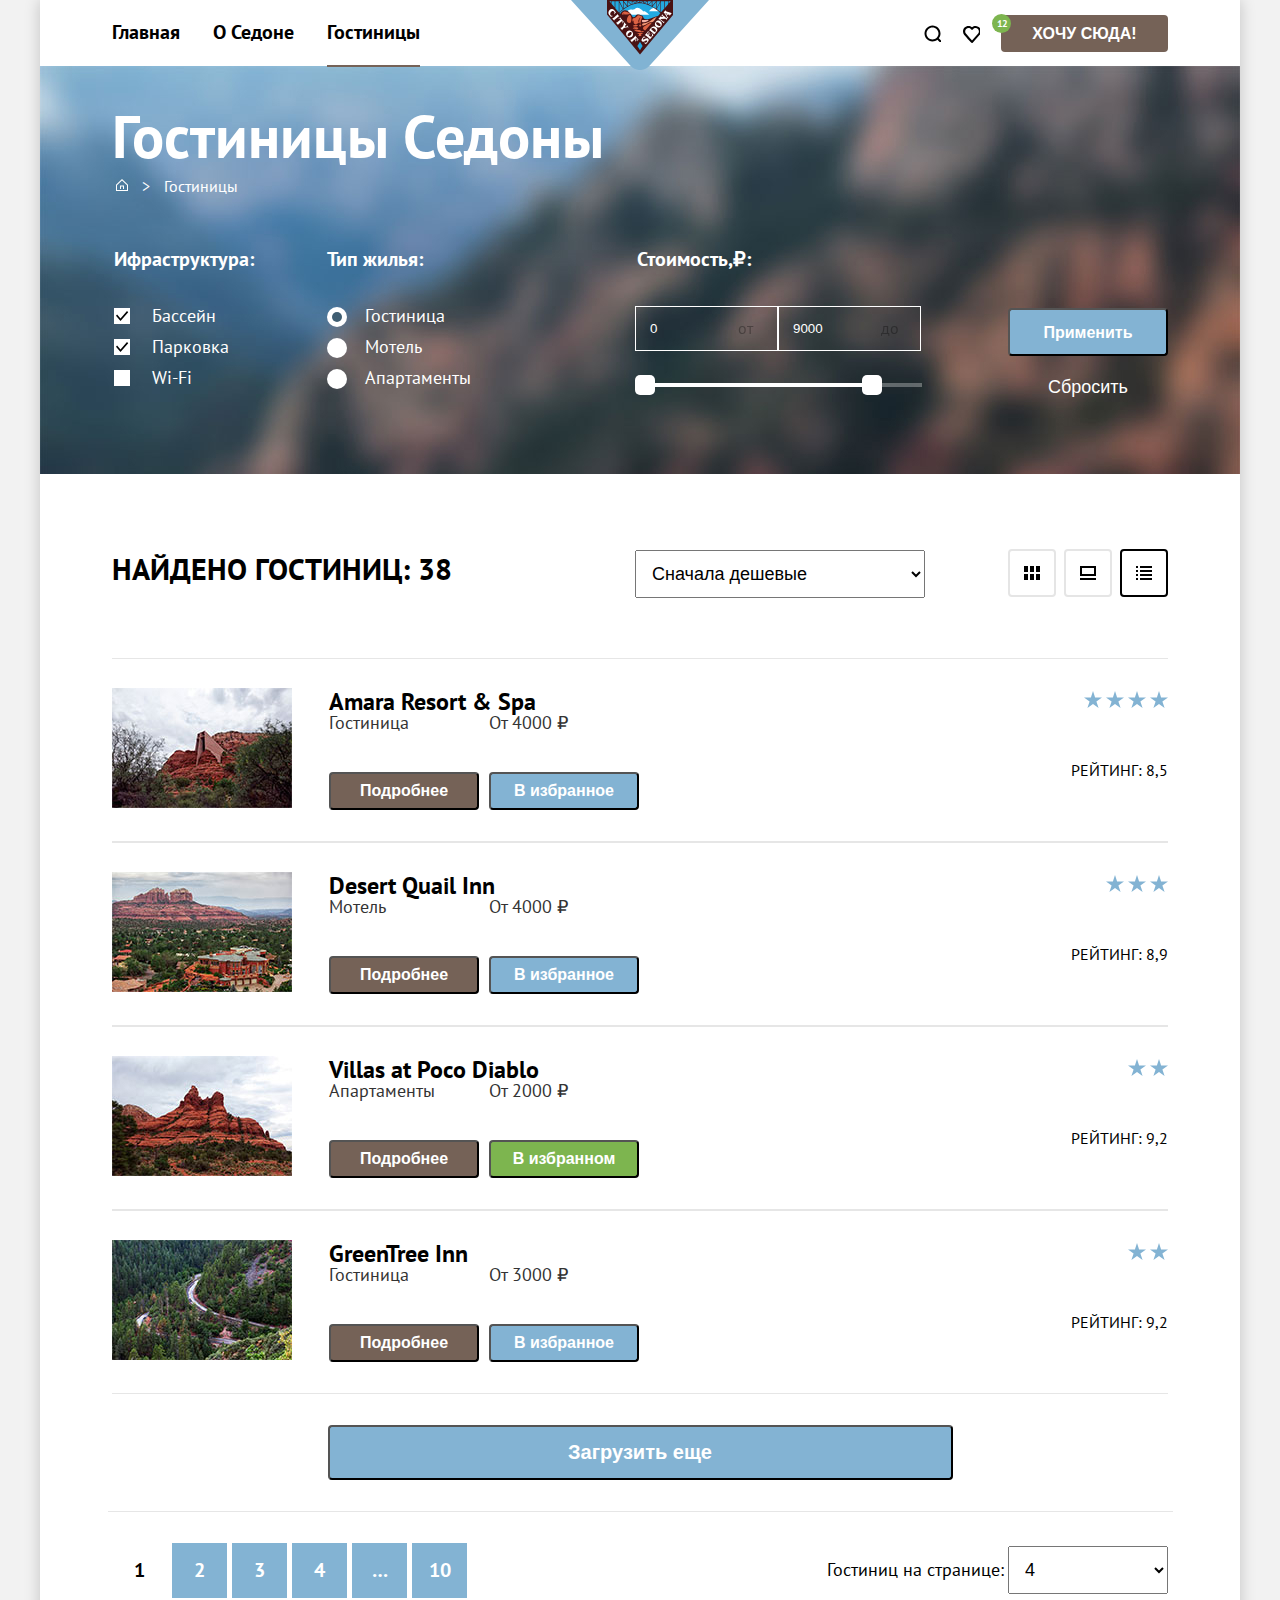
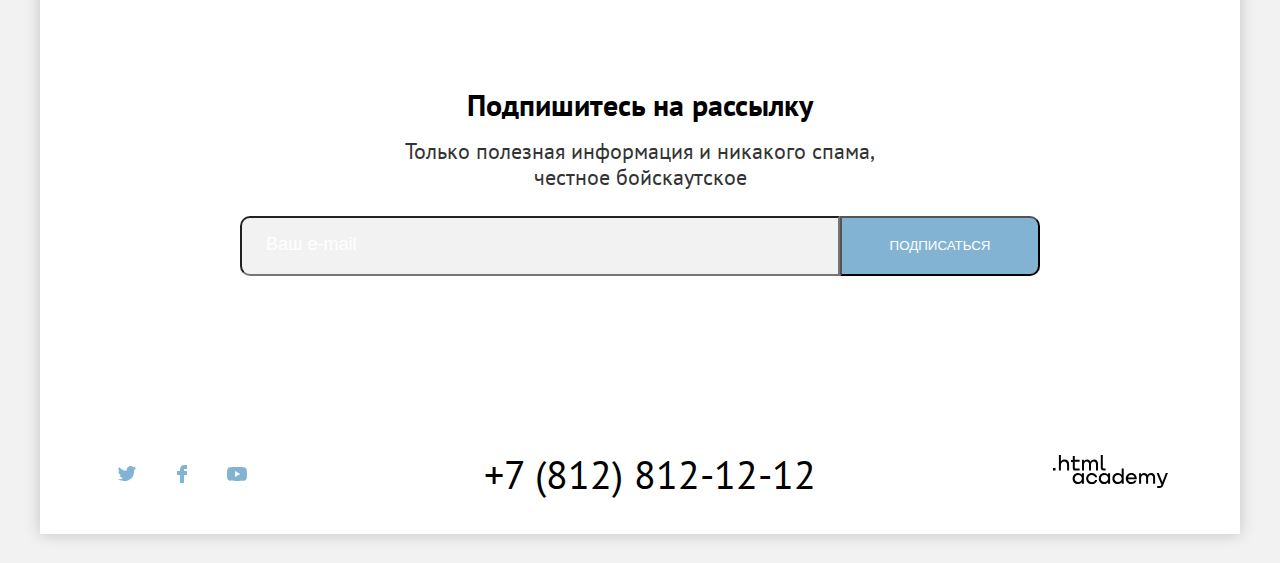
==== commit 3d9c57d9: "second part of 7 task" ====
--- a/catalog.html
+++ b/catalog.html
@@ -142,7 +142,9 @@
                           name="product-group"
                           value="Апартаменты"
                         />
-                        <label class="control-filter-item" for="apartment">Апартаменты</label>
+                        <label class="control-filter-item" for="apartment"
+                          >Апартаменты</label
+                        >
                       </li>
                     </ul>
                   </fieldset>
@@ -167,7 +169,7 @@
                         type="number"
                         name="max-price"
                         id="price-control-right"
-                        placeholder="9000" 
+                        placeholder="9000"
                         max="9000"
                       />
                       <label
@@ -208,7 +210,7 @@
               </button>
             </form>
             <div class="buttons-group">
-              <button href="#" class="button-light variant-tile" type="button">
+              <button  class="button-light variant-tile" type="button">
                 <svg
                   width="16"
                   height="14"
@@ -225,7 +227,10 @@
                 <span class="visually-hidden">Показать карточки</span>
               </button>
 
-              <button href="#" class="button-light variant-slideshow" type="button">
+              <button
+                class="button-light variant-slideshow"
+                type="button"
+              >
                 <svg
                   width="16"
                   height="14"
@@ -241,7 +246,7 @@
                 </svg>
                 <span class="visually-hidden">Показать карточку</span>
               </button>
-              <button href="#" class="button-active variant-list" type="button">
+              <button  class="button-active variant-list" type="button">
                 <svg
                   width="16"
                   height="14"
@@ -262,178 +267,178 @@
         </div>
 
         <section class="cards">
-          <div class="page-container-second">
-            <ul class="cards-list">
-              <li class="cards-item">
-                <a class="card-image-link" href="">
-                  <img
-                    class="card-image"
-                    src="img/hotel-1.jpg"
-                    width="180"
-                    height="120"
-                    alt="фотография природы рядом с гостиницей №1"
-                /></a>
-                <a class="card-title-link" href="#">
-                  <h2 class="card-title">Amara Resort & Spa</h2>
-                </a>
-                <p class="card-content">
-                  <span class="card-subtitle">Гостиница</span>
-                  <span class="card-subtitle">От 4000 ₽</span>
-                </p>
-                <p class="buttons-block">
-                  <button class="card-detailed">Подробнее</button>
-                  <button class="favorites">В избранное</button>
-                </p>
+          
+          <ul class="cards-list">
+            <li class="cards-item">
+              <a class="card-image-link" href="">
+                <img
+                  class="card-image"
+                  src="img/hotel-1.jpg"
+                  width="180"
+                  height="120"
+                  alt="фотография природы рядом с гостиницей №1"
+              /></a>
+              <a class="card-title-link" href="#">
+                <h2 class="card-title">Amara Resort & Spa</h2>
+              </a>
+              <p class="card-content">
+                <span class="card-subtitle">Гостиница</span>
+                <span class="card-subtitle">От 4000 ₽</span>
+              </p>
+              <p class="buttons-block">
+                <button class="card-detailed">Подробнее</button>
+                <button class="favorites">В избранное</button>
+              </p>
 
-                <p class="hotel-rating-star">
-                  <img
-                    src="img/star.svg"
-                    width="18"
-                    height="17"
-                    alt="категория гостиницы 4 звезды"
-                  />
-                  <img
-                    src="img/star.svg"
-                    width="18"
-                    height="17"
-                    alt="категория гостиницы 4 звезды"
-                  />
-                  <img
-                    src="img/star.svg"
-                    width="18"
-                    height="17"
-                    alt="категория гостиницы 4 звезды"
-                  />
-                  <img
-                    src="img/star.svg"
-                    width="18"
-                    height="17"
-                    alt="категория гостиницы 4 звезды"
-                  />
-                </p>
-                <span class="rating">Рейтинг: 8,5</span>
-              </li>
-              <li class="cards-item">
-                <a class="card-image-link" href="#">
-                  <img
-                    class="card-image"
-                    src="img/hotel-2.jpg"
-                    width="180"
-                    height="120"
-                    alt="фотография природы рядом с гостиницей №2"
-                /></a>
-                <a class="card-title-link" href="#">
-                  <h2 class="card-title">Desert Quail Inn</h2>
-                </a>
-                <p class="card-content">
-                  <span class="card-subtitle">Мотель</span>
-                  <span class="card-subtitle">От 4000 ₽</span>
-                </p>
-                <p class="buttons-block">
-                  <button class="card-detailed">Подробнее</button>
-                  <button class="favorites">В избранное</button>
-                </p>
-                <p class="hotel-rating-star">
-                  <img
-                    src="img/star.svg"
-                    width="18"
-                    height="17"
-                    alt="категория гостиницы 3 звезды"
-                  />
-                  <img
-                    src="img/star.svg"
-                    width="18"
-                    height="17"
-                    alt="категория гостиницы 3 звезды"
-                  />
-                  <img
-                    src="img/star.svg"
-                    width="18"
-                    height="17"
-                    alt="категория гостиницы 3 звезды"
-                  />
-                </p>
-                <span class="rating">Рейтинг: 8,9</span>
-              </li>
-              <li class="cards-item">
-                <a class="card-image-link" href="">
-                  <img
-                    class="card-image"
-                    src="/img/hotel-3.jpg"
-                    width="180"
-                    height="120"
-                    alt="фотография природы рядом с гостиницей №3"
-                /></a>
-                <a class="card-title-link" href="">
-                  <h2 class="card-title">Villas at Poco Diablo</h2>
-                </a>
-                <p class="card-content">
-                  <span class="card-subtitle">Апартаменты</span>
-                  <span class="card-subtitle">От 2000 ₽</span>
-                </p>
-                <p class="buttons-block">
-                  <button class="card-detailed">Подробнее</button>
-                  <button class="favorites active">В избранном</button>
-                </p>
-                <p class="hotel-rating-star">
-                  <img
-                    src="img/star.svg"
-                    width="18"
-                    height="17"
-                    alt="категория гостиницы 3 звезды"
-                  />
-                  <img
-                    src="img/star.svg"
-                    width="18"
-                    height="17"
-                    alt="категория гостиницы 3 звезды"
-                  />
-                </p>
-                <span class="rating">Рейтинг: 9,2</span>
-              </li>
-              <li class="cards-item">
-                <a class="card-image-link" href="">
-                  <img
-                    class="card-image"
-                    src="img/hotel-4.jpg"
-                    width="180"
-                    height="120"
-                    alt="фотография природы рядом с гостиницей №4"
-                /></a>
-                <a class="card-title-link" href="">
-                  <h2 class="card-title">GreenTree Inn</h2>
-                </a>
-                <p class="card-content">
-                  <span class="card-subtitle">Гостиница</span>
-                  <span class="card-subtitle">От 3000 ₽</span>
-                </p>
-                <b class="buttons-block">
-                  <button class="card-detailed">Подробнее</button>
-                  <button class="favorites">В избранное</button>
-                </b>
-                <p class="hotel-rating-star">
-                  <img
-                    src="img/star.svg"
-                    width="18"
-                    height="17"
-                    alt="категория гостиницы 3 звезды"
-                  />
-                  <img
-                    src="img/star.svg"
-                    width="18"
-                    height="17"
-                    alt="категория гостиницы 3 звезды"
-                  />
-                </p>
-                <span class="rating">Рейтинг: 9,2</span>
-              </li>
-              <li class="cards-item--button">
-                <button class="cards-button" type="button">
-                  Загрузить еще
-                </button>
-              </li>
-            </ul>
-          </div>
+              <p class="hotel-rating-star">
+                <img
+                  src="img/star.svg"
+                  width="18"
+                  height="17"
+                  alt="категория гостиницы 4 звезды"
+                />
+                <img
+                  src="img/star.svg"
+                  width="18"
+                  height="17"
+                  alt="категория гостиницы 4 звезды"
+                />
+                <img
+                  src="img/star.svg"
+                  width="18"
+                  height="17"
+                  alt="категория гостиницы 4 звезды"
+                />
+                <img
+                  src="img/star.svg"
+                  width="18"
+                  height="17"
+                  alt="категория гостиницы 4 звезды"
+                />
+              </p>
+              <span class="rating">Рейтинг: 8,5</span>
+            </li>
+            <li class="cards-item">
+              <a class="card-image-link" href="#">
+                <img
+                  class="card-image"
+                  src="img/hotel-2.jpg"
+                  width="180"
+                  height="120"
+                  alt="фотография природы рядом с гостиницей №2"
+              /></a>
+              <a class="card-title-link" href="#">
+                <h2 class="card-title">Desert Quail Inn</h2>
+              </a>
+              <p class="card-content">
+                <span class="card-subtitle">Мотель</span>
+                <span class="card-subtitle">От 4000 ₽</span>
+              </p>
+              <p class="buttons-block">
+                <button class="card-detailed">Подробнее</button>
+                <button class="favorites">В избранное</button>
+              </p>
+              <p class="hotel-rating-star">
+                <img
+                  src="img/star.svg"
+                  width="18"
+                  height="17"
+                  alt="категория гостиницы 3 звезды"
+                />
+                <img
+                  src="img/star.svg"
+                  width="18"
+                  height="17"
+                  alt="категория гостиницы 3 звезды"
+                />
+                <img
+                  src="img/star.svg"
+                  width="18"
+                  height="17"
+                  alt="категория гостиницы 3 звезды"
+                />
+              </p>
+              <span class="rating">Рейтинг: 8,9</span>
+            </li>
+            <li class="cards-item">
+              <a class="card-image-link" href="">
+                <img
+                  class="card-image"
+                  src="/img/hotel-3.jpg"
+                  width="180"
+                  height="120"
+                  alt="фотография природы рядом с гостиницей №3"
+              /></a>
+              <a class="card-title-link" href="">
+                <h2 class="card-title">Villas at Poco Diablo</h2>
+              </a>
+              <p class="card-content">
+                <span class="card-subtitle">Апартаменты</span>
+                <span class="card-subtitle">От 2000 ₽</span>
+              </p>
+              <p class="buttons-block">
+                <button class="card-detailed">Подробнее</button>
+                <button class="favorites active">В избранном</button>
+              </p>
+              <p class="hotel-rating-star">
+                <img
+                  src="img/star.svg"
+                  width="18"
+                  height="17"
+                  alt="категория гостиницы 3 звезды"
+                />
+                <img
+                  src="img/star.svg"
+                  width="18"
+                  height="17"
+                  alt="категория гостиницы 3 звезды"
+                />
+              </p>
+              <span class="rating">Рейтинг: 9,2</span>
+            </li>
+            <li class="cards-item">
+              <a class="card-image-link" href="">
+                <img
+                  class="card-image"
+                  src="img/hotel-4.jpg"
+                  width="180"
+                  height="120"
+                  alt="фотография природы рядом с гостиницей №4"
+              /></a>
+              <a class="card-title-link" href="">
+                <h2 class="card-title">GreenTree Inn</h2>
+              </a>
+              <p class="card-content">
+                <span class="card-subtitle">Гостиница</span>
+                <span class="card-subtitle">От 3000 ₽</span>
+              </p>
+              <b class="buttons-block">
+                <button class="card-detailed">Подробнее</button>
+                <button class="favorites">В избранное</button>
+              </b>
+              <p class="hotel-rating-star">
+                <img
+                  src="img/star.svg"
+                  width="18"
+                  height="17"
+                  alt="категория гостиницы 3 звезды"
+                />
+                <img
+                  src="img/star.svg"
+                  width="18"
+                  height="17"
+                  alt="категория гостиницы 3 звезды"
+                />
+              </p>
+              <span class="rating">Рейтинг: 9,2</span>
+            </li>
+            <li class="cards-item--button">
+              <button class="cards-button" type="button">
+                Загрузить еще
+              </button>
+            </li>
+          </ul>
+          
         </section>
         <section class="pagination">
           <h2 class="pagination visually-hidden">Pagination in catalog</h2>
@@ -463,7 +468,7 @@
             <label class="on-page" for="field-number-hotel"
               >Гостиниц на странице&colon;</label
             >
-            <select class='hotel-number' id="field-number-hotel">
+            <select class="hotel-number" id="field-number-hotel">
               <option value="1">1</option>
               <option value="2">2</option>
               <option value="3">3</option>
--- a/styles/styles.css
+++ b/styles/styles.css
@@ -76,18 +76,58 @@
 .nav-item.nav-item-menu {
   line-height: 26px;
 }
+.nav-item:hover {
+  font-family: PT Sans;
+  font-style: normal;
+  font-weight: bold;
+  font-size: 20px;
+  line-height: 26px;
+  color: #756257;
+}
+.nav-item:focus {
+  border: 3px solid #83B3D3;
+}
+.nav-link:hover {
+  font-family: PT Sans;
+  font-style: normal;
+  font-weight: bold;
+  font-size: 20px;
+  line-height: 26px;
+  color: #756257;
+}
 .nav-link-likeable {
-  width: 160px;
   background: #756257;
   border-radius: 4px;
   color: white;
+  width: 167px;
+  height: 37px;
+  font-size: 16px;
+  font-weight: 700;
+  line-height: 21px;
+  text-align: center;
+  text-transform: uppercase;
+  border: none;
+}
+.nav-link-likeable:hover {
+  background: #615048;
+}
+.nav-link-likeable:focus {
+  background: #615048;
+  outline: 3px solid #83B3D3;
+  outline-offset: 0;
+  border-radius: 4px;
+}
+.nav-link-likeable:focus,
+.nav-item:focus {
+border: 3px solid #83B3D3;
+box-sizing: border-box;
+border-radius: 10px;
+
 }
 .page-container {
   margin: 0 auto;
 }
-.page-container-second {
-  margin: 0 auto;
-}
+
 .pagination {
   display: flex;
   justify-content: space-between;
@@ -161,7 +201,7 @@
 }
 .catalog-fiilters-form {
   display: grid;
-  grid: auto / 215px 312px 287px 250px;
+  grid: auto / 213px 310px 285px 248px;
 }
 .catalog-filter-group {
   border: 0px solid #000;
@@ -177,7 +217,10 @@
   padding: 14px;
   background: transparent;
   border: 1px solid white;
-  color:white;
+  /* color: white; */
+}
+::-webkit-input-placeholder { /* Chrome/Opera/Safari */
+  color: white;
 }
 .catalog-filter-title {
   color: white;
@@ -189,12 +232,15 @@
   padding-left: 40px;
   list-style: none;
   display: grid;
+  grid: repeat(3, 31px)/auto;
 }
 .catalog-filter-label {
   position: relative;
   width: 0;
   right: 40px;
   top: 12px;
+  color:black;
+  opacity: 0.3;
 }
 .control-input {
   /* background-color: lawngreen; */
@@ -203,48 +249,47 @@
 .control-input-radio {
   visibility: hidden;
   /* display: none; */
-
 }
 .control-input + label::before {
-  content:"";
-  position: absolute;
-  left:-38px;
-  top: 0;
+  content: "";
+  position: absolute;
+  left: -38px;
+  top: 4px;
   width: 16px;
   height: 16px;
-  background:white;
+  background: white;
 }
 .control-input:checked + label::after {
-  content:"";
-  position: absolute;
-  left:-36px;
-  top: 3px;
+  content: "";
+  position: absolute;
+  left: -36px;
+  top: 7px;
   width: 14px;
   height: 14px;
   background: url(/img/tick.svg) no-repeat;
   background-position: 0 0;
-  color: #3F5E72;
+  color: #3f5e72;
 }
 .control-input-radio + label::before {
-  content:"";
-  position: absolute;
-  left:-38px;
-  top: 0;
+  content: "";
+  position: absolute;
+  left: -38px;
+  top: 3px;
   width: 20px;
   height: 20px;
-  background:white;
+  background: white;
   border-radius: 50%;
 }
 .control-input-radio:checked + label::after {
-  content:"";
-  position: absolute;
-  left:-33px;
-  top: 5px;
+  content: "";
+  position: absolute;
+  left: -33px;
+  top: 8px;
   width: 10px;
   height: 10px;
   background-position: 0 0;
   border-radius: 50%;
-  background: #3F5E72;
+  background: #3f5e72;
 }
 
 .breadcrumbs-link {
@@ -254,10 +299,9 @@
 .buttons-filters {
   margin: 0;
   padding: 0;
-  padding-top: 12px;
-  display: grid;
-  padding-right: 0;
-  place-content: center end;
+  display: grid;
+  /* padding-right: 0; */
+  place-content: end end;
   border: transparent;
 }
 .welcome-splash-imaging {
@@ -300,10 +344,13 @@
   align-items: baseline;
   margin: 50px 72px 45px;
 }
+.select-control {
+  margin-right: -100px;
+}
 .buttons-group {
   display: flex;
-    justify-content: space-between;
-    width: 160px;
+  justify-content: space-between;
+  width: 160px;
 }
 /* Cards in catalog */
 .cards {
@@ -334,8 +381,8 @@
     "a c ." 18px
     "a d g" 78px
     /180px 320px 1fr;
-  border-bottom: 1px solid #e6e6e6; 
-  border-top: 1px solid #e6e6e6; 
+  border-bottom: 1px solid #e6e6e6;
+  border-top: 1px solid #e6e6e6;
 }
 .card-image-link {
   grid-area: a;
@@ -358,14 +405,13 @@
 }
 .cards-item--button {
   align-self: center;
-  padding:31px  220px;
-  border-bottom: 1px solid #e6e6e6; 
+  padding: 31px 220px;
+  border-bottom: 1px solid #e6e6e6;
 }
 
 .hotel-rating-star {
   grid-area: f;
   justify-self: end;
-
 }
 .rating {
   grid-area: g;
@@ -449,14 +495,12 @@
   line-height: 26px;
   position: relative;
 }
-.nav-link-likeable {
-  width: 167px;
-  height: 37px;
-  font-size: 18px;
-  font-weight: 700;
-  line-height: 23px;
-  text-align: center;
-  text-transform: uppercase;
+.nav-link:hover {
+font-style: normal;
+font-weight: bold;
+font-size: 20px;
+line-height: 26px;
+color: #756257;
 }
 .btn-hotel {
   margin: 0 auto;
@@ -558,6 +602,8 @@
   margin-bottom: 34px;
 }
 .control-filter-item {
+  font-family: PT Sans;
+  font-style: normal;
   position: relative;
   display: block;
   top: -22px;
@@ -822,14 +868,14 @@
 .button-active,
 .button-light {
   display: flex;
-    align-items: center;
-    justify-content: center;
-    width: 48px;
-    height: 48px;
-    border: 2px solid #E5E5E5;
-    box-sizing: border-box;
-    border-radius: 4px;
-    background: transparent;
+  align-items: center;
+  justify-content: center;
+  width: 48px;
+  height: 48px;
+  border: 2px solid #e5e5e5;
+  box-sizing: border-box;
+  border-radius: 4px;
+  background: transparent;
 }
 .button-active {
   border: 2px solid #000000;
@@ -965,17 +1011,18 @@
   display: block;
   background-image: url("../img/search.svg");
   background-position: 0 0;
-  width: 20px;
-  height: 20px;
-  position: relative;
-}
+  width: 18px;
+  height: 18px;
+  position: relative;
+}
+
 .nav-link--heart::before {
   content: "";
   display: block;
   background-image: url("../img/heart.svg");
   background-position: 0 0;
-  width: 20px;
-  height: 20px;
+  width: 18px;
+  height: 19px;
   position: relative;
 }
 .nav-link--heart::after {
@@ -1017,20 +1064,19 @@
   display: flex;
 }
 .range-controls .scale {
-  height: 0;
-  opacity: 0.3;
-  border: 4px solid #ffffff;
+  height: 4px;
+  background-color:rgba(255,255,255,0.3);
 }
 
 .range-controls .bar {
   width: 227px;
-  height: 0px;
-  border: 1px solid #ffffff;
+  height: 4px;
+  background-color:rgba(255,255,255);
 }
 
 .range-controls .toggle {
   position: absolute;
-  top: 26px;
+  top: 24px;
   left: 0;
   width: 20px;
   height: 20px;
@@ -1041,9 +1087,200 @@
 }
 
 .range-controls .toggle-min {
-  left: 18px;
+  left: 0;
 }
 
 .range-controls .toggle-max {
-  left: 160px;
-}
+  left: 227px;
+}
+.modal-container {
+  position: fixed;
+  top: 0;
+  left: 0;
+  display: flex;
+  width: 100%;
+  height: 100%;
+  background-color: rgba(0, 0, 0, 0.8);
+  z-index: 20;
+  display: none;
+}
+.modal {
+  padding: 0;
+  position: relative;
+  margin: auto;
+  padding: 40px;
+  background-color: #FFFFFF;
+  width: 715px;
+  height: 561px;
+  background: #FFFFFF;
+  box-shadow: 0px 25px 50px rgba(0, 0, 0, 0.15);
+  border-radius: 30px;
+}
+.modal-title {
+font-family: PT Sans;
+font-style: normal;
+font-weight: bold;
+font-size: 30px;
+line-height: 40px;
+/* or 133% */
+text-transform: uppercase;
+}
+.modal-content {
+  padding: 0;
+  grid-column:span 4;
+  display: grid;
+  display: inherit;
+  grid:min-content/155px 425px;
+  align-items: center;
+
+}
+.modal-search-form {
+  padding: 55px;
+  /* height: 560px; */
+  display: grid;
+  /* grid:min-content/155px 265px 135px; */
+  grid:min-content/155px 135px 155px 135px;
+}
+input[type="button"] {
+  grid-column:span 4;
+  height: 60px;
+  background: #83B3D3;
+  border-radius: 10px;
+}
+.output {
+  grid-column:2;
+}
+.thing {
+  grid-column:span 2;
+  display: grid;
+  grid:min-content/155px 133px 115px 40px 133px;
+  align-items: center;
+}
+.modal-title {
+  grid-column:span 3;
+  /*   text-align: right; */
+    align-self:center;
+    justify-self: start;
+}
+.input-form-search {
+ 
+    font: 1em sans-serif;
+    padding: 13px;
+    width: 100%;
+    box-sizing: border-box;
+
+}
+.children {
+    place-self: center end;
+
+}
+.btn-children {
+  place-self: center;
+}
+.label-search-modal {
+  font-family: PT Sans;
+font-style: normal;
+font-weight: bold;
+font-size: 18px;
+line-height: 40px;
+}
+.label-search-modal:last-child {
+  place-self: center end;
+  background: red;
+  color:red;
+}
+.modal-close-button, .btn-children {
+  border: none;
+}
+.btn-search-form{
+  font-family: PT Sans;
+  font-style: normal;
+  font-weight: bold;
+  font-size: 20px;
+  line-height: 40px;
+
+}
+
+.nav-popover {
+  position: relative;
+}
+/* popover */
+.popover-card {
+  position: absolute;
+  left:-200px;
+  top:38px;
+  width: 400px;
+  height: 232px;
+  display: grid;
+  grid: 86px 86px 60px/75px minmax(min-content, 1fr) 48px;
+  box-shadow: 0px 25px 50px rgba(0, 0, 0, 0.15);
+  background: white;
+  border: 1px solid #E6E6E6;
+  border-radius: 20px;
+  display: none;
+}
+.popover-item {
+  border: 1px solid #000;
+  grid-column: span 3;
+  display: grid;
+  grid: inherit;
+}
+
+.popup-content {
+  margin-left: 25px;
+  align-self: center;
+  display: grid;
+  grid:min-content min-content/ auto;
+}
+.hotel-image {
+  margin: auto 0 auto auto;
+  height: 48px;
+  width: 48px;
+  border-radius: 50%;
+}
+.popover-btn {
+  font-family: PT Sans;
+  font-style: normal;
+  font-weight: bold;
+  font-size: 16px;
+  line-height: 21px;
+  height: 60px;
+  display: flex;
+  align-items: center;
+  justify-content: center;
+  background: #756257;
+  color: white;
+  height: 60px;
+}
+.hotel-name {
+  font-family: PT Sans;
+  font-style: normal;
+  font-weight: bold;
+  font-size: 18px;
+  line-height: 21px;
+  color: #000;
+}
+.hotel-type {
+  font-family: PT Sans;
+  font-style: normal;
+  font-weight: normal;
+  font-size: 16px;
+  line-height: 21px;
+  color: #333333;
+}
+
+.basket {
+  margin: auto auto;
+  height: 20px;
+  width: 20px;
+}
+.popover-card:after {
+  content: " ";
+  position: absolute;
+  right: calc(50% - 20px);
+  top: -10px;
+  border-top: none;
+  border-right: 10px solid transparent;
+  border-left: 10px solid transparent;
+  border-bottom: 10px solid white;
+}
